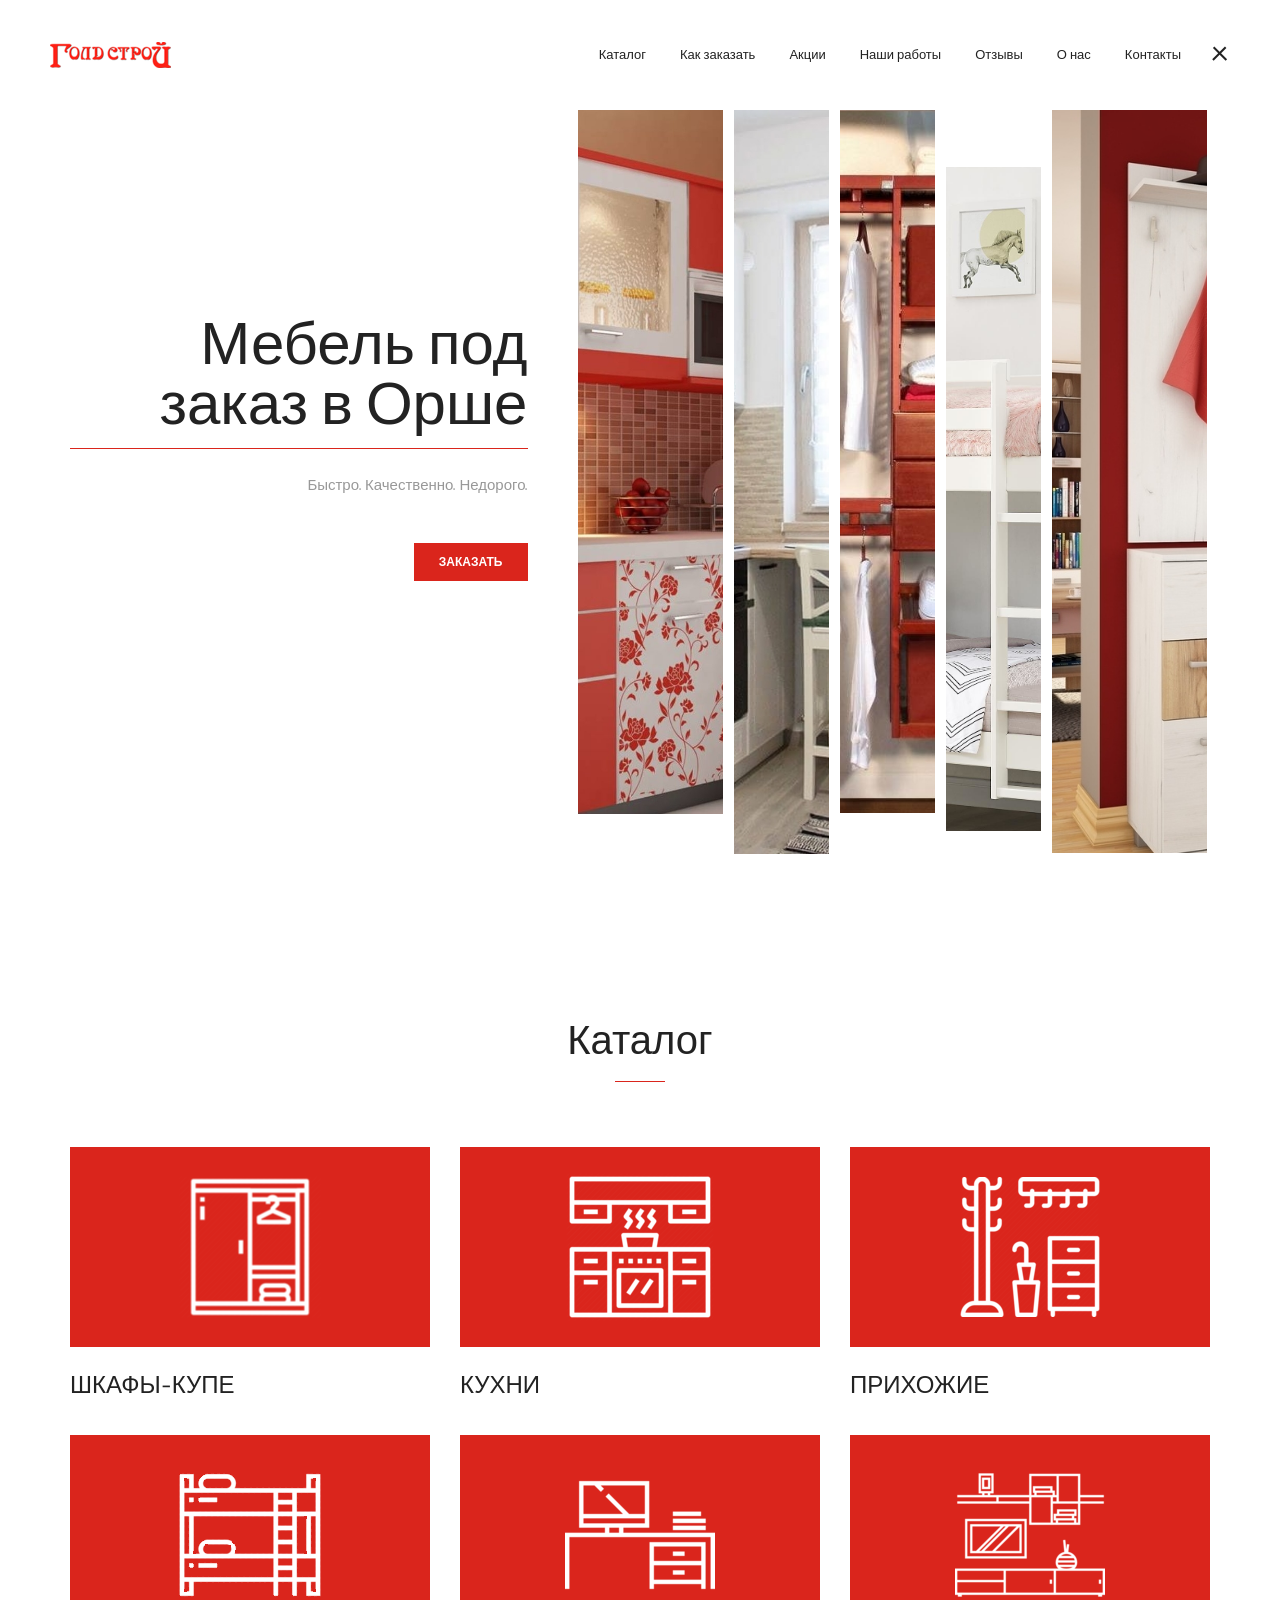
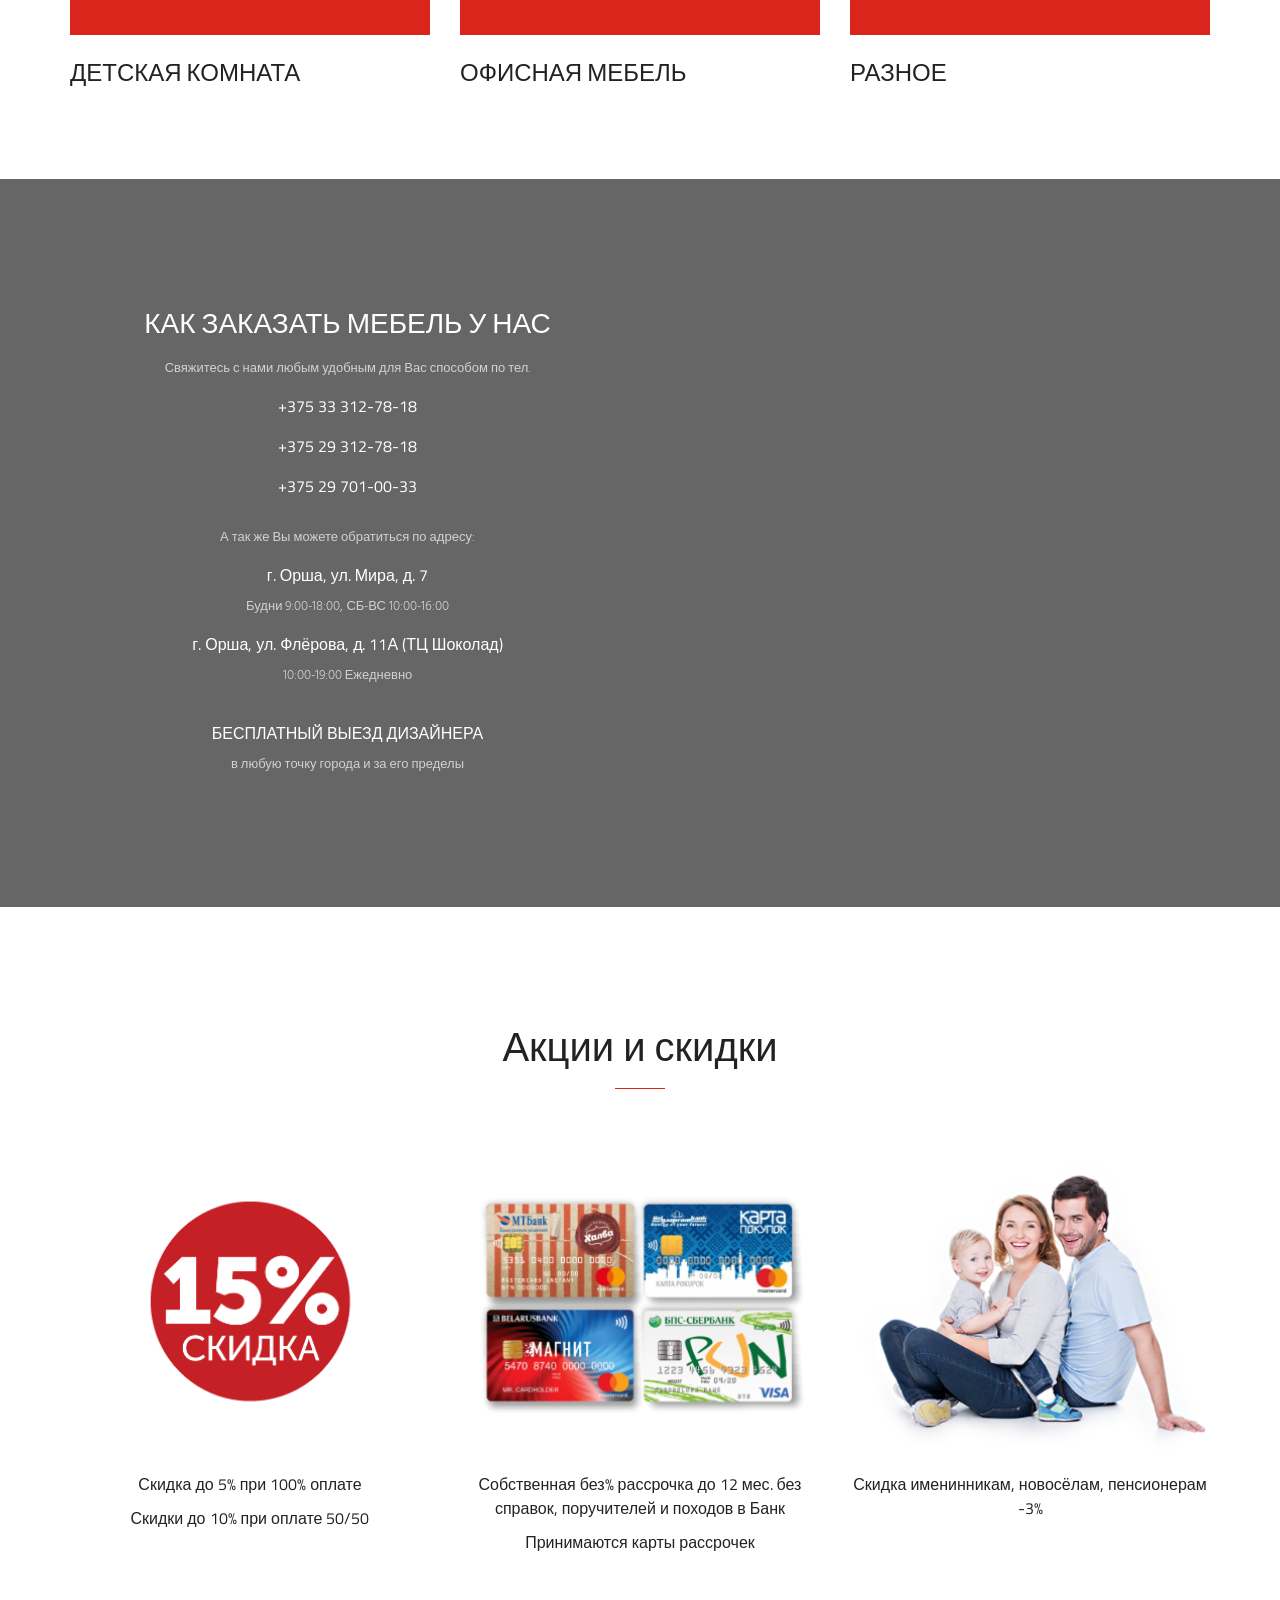
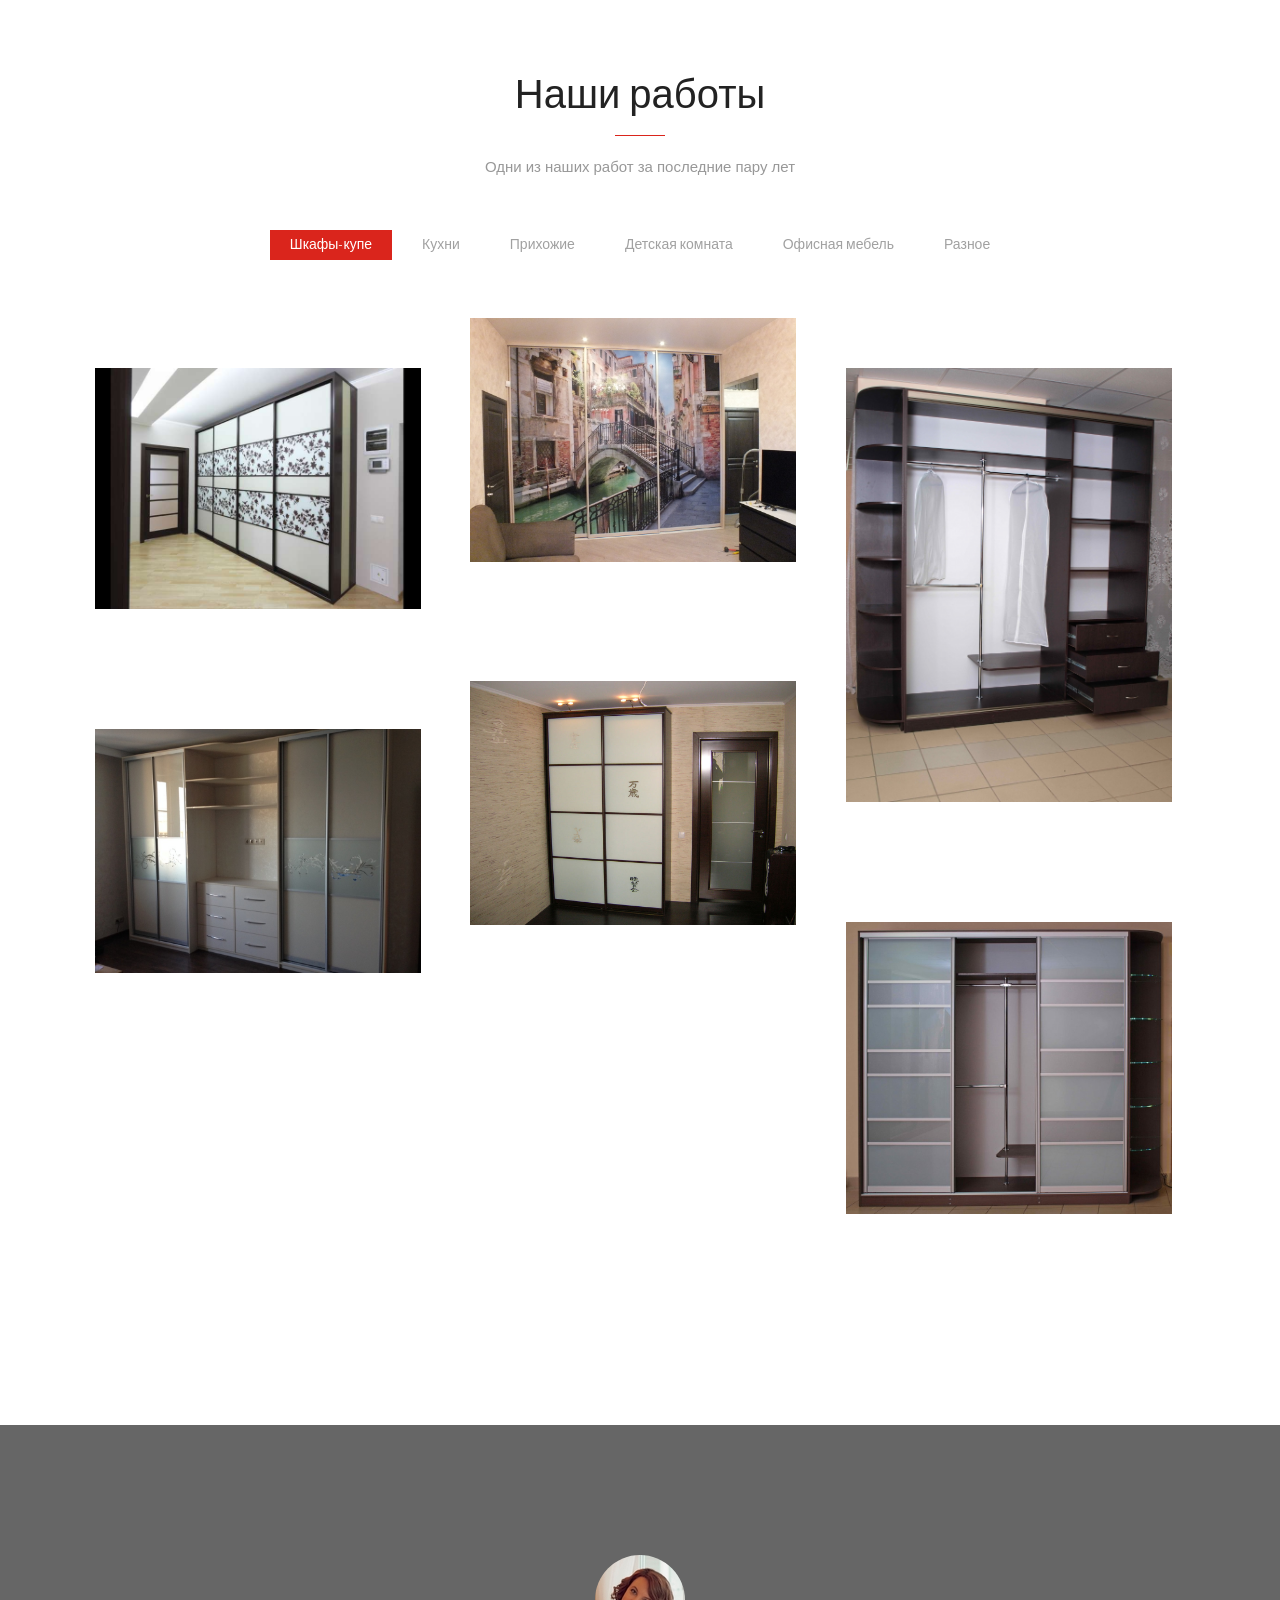
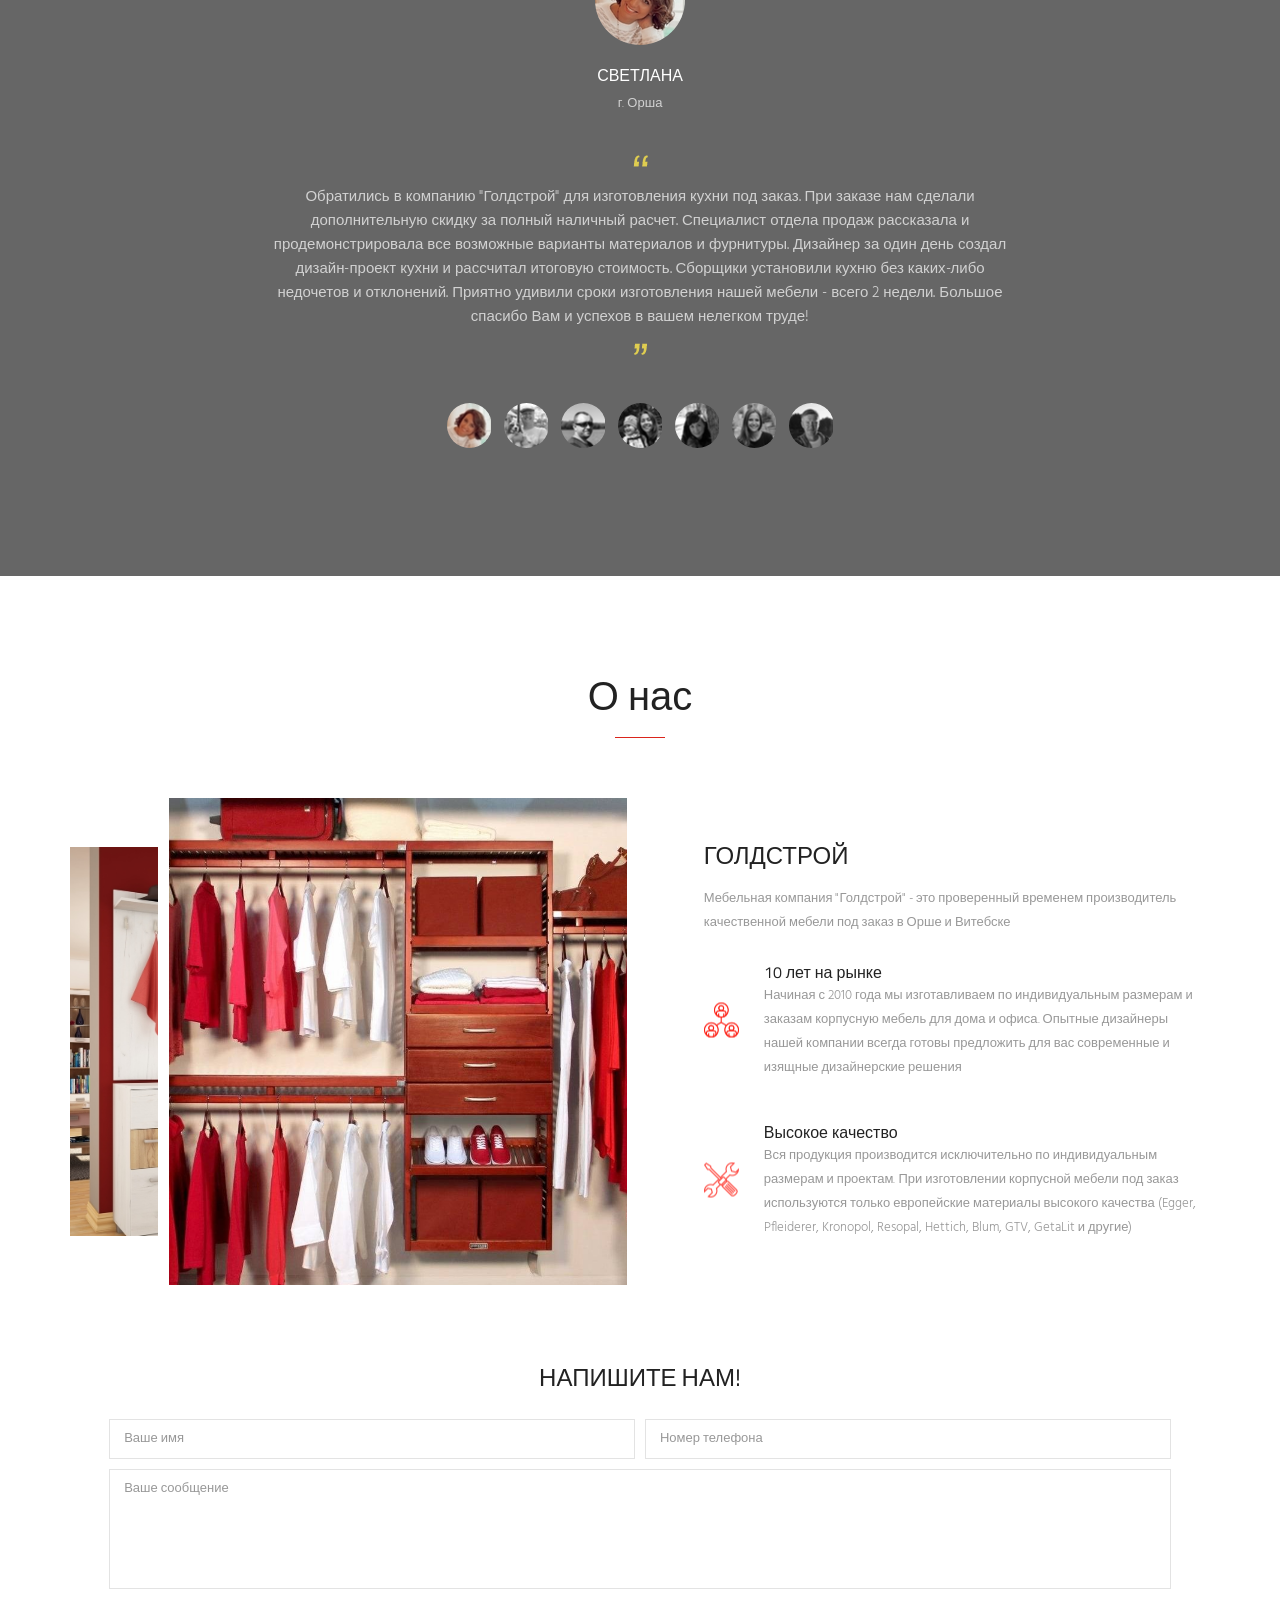
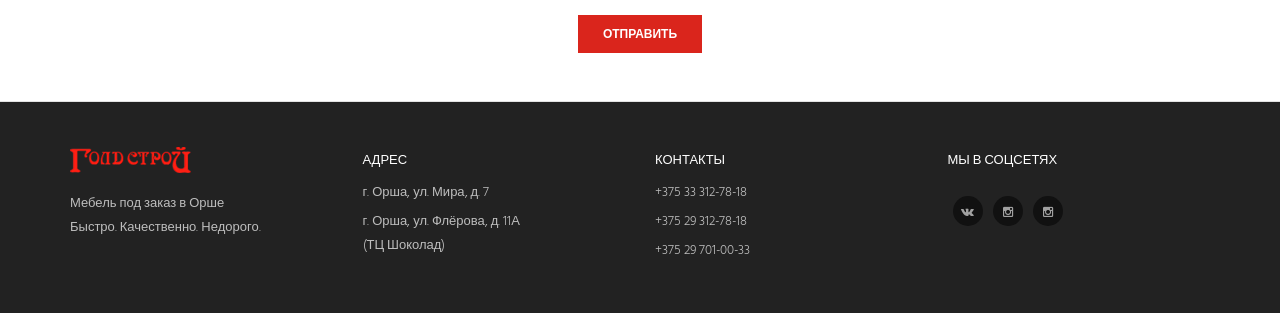
==== index.html @ d44a8829 "Add files via upload" ====
<!DOCTYPE html>
<html lang="en">
<head>
    <meta http-equiv="content-type" content="text/html; charset=utf-8" />
    <meta name="format-detection" content="telephone=no" />
    <meta name="viewport" content="width=device-width, initial-scale=1, maximum-scale=1, user-scalable=no">
    <link href="css/bootstrap.min.css" rel="stylesheet" type="text/css" />
    <link href="css/swiper.min.css" rel="stylesheet" type="text/css" />
    <link href="css/simplelightbox.css" rel="stylesheet" type="text/css" />
    <link href="css/jquery-ui.css" rel="stylesheet" />
    <link href="css/style.css" rel="stylesheet" type="text/css" />
    <link href="css/font-awesome.min.css" rel="stylesheet" type="text/css" />
    <link href="img/tab.png" rel="shortcut icon" />
    <link href="https://fonts.googleapis.com/css?family=Hind:300,500,600%7CTitillium+Web%7COswald:700" rel="stylesheet">
    <title>Купить мебель в Орше | Голдстрой</title>
</head>
<body>
    <div class="is-mobile"></div>
    <!-- LOADER -->
        <div id="loader-wrapper">
            <div class="loader"></div>
        </div>
    <!--end LOADER -->

     <!-- HEADER -->
    <header class="header-style-2">
        <div class="wide-container-fluid">
            <div class="row">
                <div class="col-xs-2">
                    <a class="logo" href="index.html"><img src="img/logo.png" alt="Голдстрой" /></a>  
                </div>
                <div class="col-xs-10 text-right">

                    <ul class="header-menu">                        
                        <li>
                            <a href="#catalog"><span>Каталог</span></a>
                            <span></span>
                            <ul>
                                <li><a href="#catalog">Шкафы-купе</a></li>
                                <li><a href="#catalog">Кухни</a></li>
                                <li><a href="#catalog">Прихожие</a></li>
                                <li><a href="#catalog">Детская комната</a></li>
                                <li><a href="#catalog">Офисная мебель</a></li>
                                <li><a href="#catalog">Разное</a></li>
                            </ul>
                        </li>
                        <li><a href="#infographic"><span>Как заказать</span></a></li>
                        <li><a href="#discounts"><span>Акции</span></a></li>
                        <li><a href="#portfolio"><span>Наши работы</span></a></li>
                        <li><a href="#reviews"><span>Отзывы</span></a></li>
                        <li><a href="#about-us"><span>О нас</span></a></li>
                        <li><a href="#contacts"><span>Контакты</span></a></li>
                    </ul>   

                    <div class="hamburger-icon">
                        <span></span>
                        <span></span>
                        <span></span>
                    </div>
                     <div class="hamburger-icon-2">
                        <span></span>
                        <span></span>
                        <span></span>
                    </div>
                </div>
            </div>
        </div>
    </header>
    <!-- HEADER -->

    <!-- OVERLAY-MENU -->
    <div class="overlay-wrapper">
        <div class="overlay-animation"></div>
        <div class="flex">
        <div class="flex-in">
        <div class="overlay-menu">
            <div class="container">
                <div class="row">
                    <div class="btn-close"><span></span><span></span></div>
                    <div class="col-md-2 col-md-offset-5">
                        <ul>
                            <li class="dropdown-plus">
                                <a href="#catalog">Каталог</a>
                                <span></span>
                                <ul>
                                    <li><a href="#catalog">Шкафы-купе</a></li>
                                    <li><a href="#catalog">Кухни</a></li>
                                    <li><a href="#catalog">Прихожие</a></li>
                                    <li><a href="#catalog">Детская комната</a></li>
                                    <li><a href="#catalog">Офисная мебель</a></li>
                                    <li><a href="#catalog">Разное</a></li>
                                </ul>
                            </li>                            
                            <li><a href="#infographic-mobile">Как заказать</a></li>
                            <li><a href="#discounts">Акции</a></li>
                            <li><a href="#portfolio">Наши работы</a></li>
                            <li><a href="#reviews">Отзывы</a></li>
                            <li><a href="#about-us">О нас</a></li>
                            <li><a href="#contacts">Контакты</a></li>
                        </ul>
                    </div>
                </div>
            </div>
        </div>
        </div>
        </div>
    </div>
    <!-- end OVERLAY-MENU -->

    <!-- OVERLAY-VIDEO -->
     <div class="overlay-wrapper height-min video">
        <div class="overlay-animation"></div>
        <div class="iframe-wrapper">
        </div>
        <div class="btn-close"><span></span><span></span></div>
    </div>
    <!-- end OVERLAY-VIDEO -->

    <!-- content -->
    <div id="content">

        <!-- banner -->
        <!-- swiper -->
        <div class="swiper-style-banner">
            <div class="swiper-container" data-speed="1000" data-parallax="1" data-pagination-rel="0" data-breakpoints="1" data-slides-per-view="1" data-xs-slides="1" data-sm-slides="1" data-md-slides="1">
                <div class="swiper-wrapper">
                    <div class="swiper-slide">
                        <div class="banner container">
                            <div class="row flex-js">
                                <div class="col-md-7 flex-order-2">
                                    <div class="banner-img-wrapper">
                                        <div class="banner-img-inner">
                                            <div class="banner-img-item-1" data-swiper-parallax="-200">
                                                <div class="banner-img-1" style="background-image: url(img/banner-img-1.jpg);"></div>
                                            </div>
                                            <div class="banner-img-item-2" data-swiper-parallax="-300">
                                                <div class="banner-img-2" style="background-image: url(img/banner-img-2.jpg);"></div>
                                            </div>
                                            <div class="banner-img-item-3" data-swiper-parallax="-400">
                                                <div class="banner-img-3" style="background-image: url(img/banner-img-3.jpg);"></div>
                                            </div>
                                            <div class="banner-img-item-4" data-swiper-parallax="-500">
                                                <div class="banner-img-4" style="background-image: url(img/banner-img-4.jpg);"></div>
                                            </div>
                                            <div class="banner-img-item-5" data-swiper-parallax="-600">
                                                <div class="banner-img-5" style="background-image: url(img/banner-img-5.jpg);"></div>
                                            </div>
                                        </div>
                                    </div>
                                </div>
                                <div class="col-md-5 col-md-offset-0 col-sm-8 col-sm-offset-2 col-xs-12 col-xs-offset-0 flex-order-1">
                                    <article class="text-right">
                                        <h1 class="h1" data-swiper-parallax="-800">Мебель под заказ в Орше</h1>
                                        <p data-swiper-parallax="-600">Быстро. Качественно. Недорого.</p>
                                        <div class="btn-wrap" data-swiper-parallax="-400"><a href="#contacts" class="btn-2"><span>Заказать</span></a></div>
                                    </article>
                                    <div class="clear"></div>
                                </div>
                            </div>
                        </div>
                    </div>
                </div>
            </div>
        </div>

        <!-- banner -->

        <div class="clear" id="catalog"></div>
        <div class="empty-space h40-xs h100-md"></div>
        <div class="empty-space h20-xs"></div>

        <!-- what-we-do -->
        <div class="container">
            <div class="row text-center">
                <div class="col-xs-12">
                   <h2 class="h2">Каталог</h2>
                </div>
            </div>
            <div class="empty-space h30-xs h65-md"></div>
            <div class="row">
                <div class="col-md-4 col-sm-6">
                    <div class="prod-item">
                        <a class="prod-item-img">
                            <img src="img/icon-3.png" alt="">
                        </a>
                        <div class="article small">
                            <a class="h4">Шкафы-купе</a>
                        </div>
                    </div>
                </div>
                <div class="col-md-4 col-sm-6">
                    <div class="prod-item">
                        <a class="prod-item-img">
                            <img src="img/icon-4.png" alt="">
                        </a>
                        <div class="article small">
                            <a class="h4">Кухни</a>
                        </div>
                    </div>
                </div>
                <div class="col-md-4 col-sm-6">
                    <div class="prod-item">
                        <a class="prod-item-img">
                            <img src="img/icon-5.png" alt="">
                        </a>
                        <div class="article small">
                            <a class="h4">Прихожие</a>
                        </div>
                    </div>
                </div>
            </div>
            <br/>
            <div class="row">
                <div class="col-md-4 col-sm-6">
                    <div class="prod-item">
                        <a class="prod-item-img">
                            <img src="img/icon-6.png" alt="">
                        </a>
                        <div class="article small">
                            <a class="h4">Детская комната</a>
                        </div>
                    </div>
                </div>
                <div class="col-md-4 col-sm-6">
                    <div class="prod-item">
                        <a class="prod-item-img">
                            <img src="img/icon-7.png" alt="">
                        </a>
                        <div class="article small">
                            <a class="h4">Офисная мебель</a>
                        </div>
                    </div>
                </div>
                <div class="col-md-4 col-sm-6">
                    <div class="prod-item">
                        <a class="prod-item-img">
                            <img src="img/icon-8.png" alt="">
                        </a>
                        <div class="article small">
                            <a class="h4">Разное</a>
                        </div>
                    </div>
                </div>
            </div>
        </div>
        <!-- what-we-do -->

        <div class="empty-space h15-xs h80-md" id="infographic-mobile"></div>

        <!-- get-your-chance -->
        <div class="container-fluid nopadding block" id="infographic">
            <div class="clip">
                <div class="bg fix" style="background-image: url(img/img-3.jpg);">
                    <div class="bg-layer-6"></div>
                </div>
            </div>
            <div class="empty-space h35-xs h100-md"></div>
            <div class="empty-space h30-xs"></div>
            <div class="container">
                <div class="row flex-md">
                    <div class="col-md-6 col-md-offset-0 col-sm-8 col-sm-offset-2 col-xs-12 col-xs-offset-0 flex-order-2">
                        <script type="text/javascript" charset="utf-8" async src="https://api-maps.yandex.ru/services/constructor/1.0/js/?um=constructor%3Aacd4ed28ca618173ba9fd85ef3bbe52ce9a2d73110d01c6d3142051fce0441a6&amp;width=100%&amp;height=470&amp;lang=ru_RU&amp;scroll=true"></script>
                    </div>
                    <div class="col-md-6 col-md-offset-0 col-sm-8 col-sm-offset-2 col-xs-12 col-xs-offset-0 flex-order-1">
                        <article class="text-center white-70 small-sm">
                            <div class="empty-space h40-xs h0-md"></div>
                            <h3 class="h3 white">Как заказать мебель у нас</h3>
                            <div class="empty-space h20-xs"></div>
                        </article>
                        <div class="row">
                            <div class="col-md-10 col-md-offset-1">
                                <article class="text-center white-70 small-sm">
                                    <p>Свяжитесь с нами любым удобным для Вас способом по тел.</p>
                                    <div class="empty-space h5-xs"></div>
                                    <a href="tel:+375333127818"><h5 class="h5 white hover-1">+375 33 312-78-18</h5></a>
                                    <a href="tel:+375293127818"><h5 class="h5 white hover-1">+375 29 312-78-18</h5></a>
                                    <a href="tel:+375297010033"><h5 class="h5 white hover-1">+375 29 701-00-33</h5></a>
                                </article>
                            </div>
                        </div>
                        <div class="empty-space h20-xs"></div>
                        <div class="row">
                            <div class="col-md-10 col-md-offset-1">
                                <article class="text-center white-70 small-sm">
                                    <p>А так же Вы можете обратиться по адресу:</p>
                                    <div class="empty-space h5-xs"></div>
                                    <a href="https://yandex.ru/maps/?um=constructor%3Ac80f18895be1db2a9b20639ab17f17cefa3011f4995ea545c918e79e6621ea22&source=constructorLink" target="_blank"><h5 class="h5 white hover-1" style="text-transform: none;">г. Орша, ул. Мира, д. 7</h5></a>
                                    <p>Будни 9:00-18:00, СБ-ВС 10:00-16:00</p>
                                    <div class="empty-space h5-xs"></div>
                                    <a href="https://yandex.ru/maps/?um=constructor%3A3972e1183b2a7e7a661839a9bd86cceb869ebe123da61f30db8f2b86691d35ad&source=constructorLink" target="_blank"><h5 class="h5 white hover-1" style="text-transform: none;">г. Орша, ул. Флёрова, д. 11А (ТЦ Шоколад)</h5></a>
                                    <p>10:00-19:00 Ежедневно</p>
                                </article>
                            </div>
                        </div>
                        <div class="empty-space h20-xs"></div>
                        <div class="row">
                            <div class="col-md-10 col-md-offset-1">
                                <article class="text-center white-70 small-sm">
                                    <div class="empty-space h5-xs"></div>
                                    <h5 class="h5 white hover-1">БЕСПЛАТНЫЙ ВЫЕЗД ДИЗАЙНЕРА</h5>
                                    <p>в любую точку города и за его пределы</p>
                                </article>
                            </div>
                        </div>
                    </div>
                </div>
            </div>
            <div class="empty-space h35-xs h100-md"></div>
            <div class="empty-space h30-xs"></div>
        </div>
        
        <div class="clear" id="discounts"></div>
        <div class="empty-space h40-xs h100-md"></div>
        <div class="empty-space h20-xs"></div>

        <!-- know more -->
        <div class="container">
            <div class="row text-center">
                <div class="col-xs-12">
                   <h2 class="h2">Акции и скидки</h2> 
                </div>
            </div>
            <div class="empty-space h30-xs h60-md"></div>
            <div class="row">
                <div class="col-md-4 col-md-offset-0 col-sm-8 col-sm-offset-2 col-xs-12 col-xs-offset-0 text-center">
                    <a class="img-hover-1"><img class="img" src="img/img-12.png" alt=""></a>
                    <div class="empty-space h20-xs h20-md"></div>
                    <article class="small-sm">
                        <h6 class="h6 hover-1">Скидка до 5% при 100% оплате</h6>
                        <div class="empty-space h10-xs"></div>
                        <h6 class="h6 hover-1">Скидки до 10% при оплате 50/50</h6>
                        <div class="empty-space h30-xs h0-md"></div>
                    </article>
                </div>
                <div class="col-md-4 col-md-offset-0 col-sm-8 col-sm-offset-2 col-xs-12 col-xs-offset-0 text-center">
                    <a class="img-hover-1"><img class="img" src="img/img-13.png" alt=""></a>
                    <div class="empty-space h20-xs h20-md"></div>
                    <article class="small-sm">
                        <h6 class="h6 hover-1">Собственная без% рассрочка до 12 мес. без справок, поручителей и походов в Банк</h6>
                        <div class="empty-space h10-xs"></div>
                        <h6 class="h6 hover-1">Принимаются карты рассрочек</h6>
                        <div class="empty-space h30-xs h0-md"></div>
                    </article>
                </div>
                <div class="col-md-4 col-md-offset-0 col-sm-8 col-sm-offset-2 col-xs-12 col-xs-offset-0 text-center">
                    <a class="img-hover-1"><img class="img" src="img/img-14.png" alt=""></a>
                    <div class="empty-space h20-xs h20-md"></div>
                    <article class="small-sm">
                        <h6 class="h6 hover-1">Скидка именинникам, новосёлам, пенсионерам -3%</h6>
                        <div class="empty-space h10-xs"></div>
                    </article>
                </div>
            </div>
        </div>
        <!-- know more -->

        <!-- get-your-chance -->
        
        <div class="clear" id="portfolio"></div>
        <div class="empty-space h40-xs h100-md"></div>
        <div class="empty-space h20-xs"></div>

        <!-- what-we-made-before -->
        <div class="container">
            <div class="row text-center">
                <div class="col-xs-12">
                   <h2 class="h2">Наши работы</h2> 
                </div>
                <div class="col-md-6 col-md-offset-3 col-sm-8 col-sm-offset-2 col-xs-12 col-xs-offset-0">
                    <div class="empty-space h20-xs"></div>
                    <p>Одни из наших работ за последние пару лет</p>
                    <p></p>
                </div>
            </div>
            <div class="empty-space h25-xs h50-sm"></div>
            <div class="sorting-menu">
                <div class="button-drop">
                   <a href="#">
                        <span>Шкафы-купе</span>
                        <i class="fa fa-angle-down" aria-hidden="true"></i>
                        <i class="fa fa-angle-up" aria-hidden="true"></i>
                    </a> 
                </div>
                <ul>
                    <li data-filter=".category-1" class="active" data-name="Шкафы-купе">Шкафы-купе</li>
                    <li data-filter=".category-2" data-name="Кухни">Кухни</li>
                    <li data-filter=".category-3" data-name="Прихожие">Прихожие</li>
                    <li data-filter=".category-4" data-name="Детская комната">Детская комната</li>
                    <li data-filter=".category-5" data-name="Офисная мебель">Офисная мебель</li>
                    <li data-filter=".category-6" data-name="Разное">Разное</li>
                </ul>
            </div>
            <div class="empty-space h20-xs h50-sm"></div>
            <div class="row">
                <div class="col-md-12">
                    <div class="grid">
                        <div class="grid-sizer"></div>
                        <!-- Шкафы-купе -->
                        <div class="grid-item category-1">
                            <a href="img/11.jpg" class="lightbox"><img src="img/11.jpg" alt=""></a>
                        </div>
                        <div class="grid-item big category-1">
                            <a href="img/12.jpg" class="lightbox"><img src="img/12.jpg" alt=""></a>
                        </div>
                        <div class="grid-item category-1">
                            <a href="img/13.jpg" class="lightbox"><img src="img/13.jpg" alt=""></a>
                        </div>
                        <div class="grid-item category-1">
                            <a href="img/14.jpg" class="lightbox"><img src="img/14.jpg" alt=""></a>
                        </div>
                        <div class="grid-item category-1">
                            <a href="img/15.jpg" class="lightbox"><img src="img/15.jpg" alt=""></a>
                        </div>
                        <div class="grid-item category-1">
                            <a href="img/16.jpg" class="lightbox"><img src="img/16.jpg" alt=""></a>
                        </div>
                        <div class="grid-item category-1">
                            <a href="img/17.jpg" class="lightbox"><img src="img/17.jpg" alt=""></a>
                        </div>
                        <div class="grid-item category-1">
                            <a href="img/18.jpg" class="lightbox"><img src="img/18.jpg" alt=""></a>
                        </div>
                        <div class="grid-item category-1">
                            <a href="img/19.jpg" class="lightbox"><img src="img/19.jpg" alt=""></a>
                        </div>
                        <div class="grid-item category-1">
                            <a href="img/110.jpg" class="lightbox"><img src="img/110.jpg" alt=""></a>
                        </div>
                        <div class="grid-item category-1">
                            <a href="img/111.jpg" class="lightbox"><img src="img/111.jpg" alt=""></a>
                        </div>
                        <!-- Кухни -->
                        <div class="grid-item category-2">
                            <a href="img/21.jpg" class="lightbox"><img src="img/21.jpg" alt=""></a>
                        </div>
                        <div class="grid-item big category-2">
                            <a href="img/22.jpg" class="lightbox"><img src="img/22.jpg" alt=""></a>
                        </div>
                        <div class="grid-item category-2">
                            <a href="img/23.jpg" class="lightbox"><img src="img/23.jpg" alt=""></a>
                        </div>
                        <div class="grid-item category-2">
                            <a href="img/24.jpg" class="lightbox"><img src="img/24.jpg" alt=""></a>
                        </div>
                        <div class="grid-item category-2">
                            <a href="img/25.jpg" class="lightbox"><img src="img/25.jpg" alt=""></a>
                        </div>
                        <div class="grid-item category-2">
                            <a href="img/26.jpg" class="lightbox"><img src="img/26.jpg" alt=""></a>
                        </div>
                        <div class="grid-item category-2">
                            <a href="img/27.jpg" class="lightbox"><img src="img/27.jpg" alt=""></a>
                        </div>
                        <div class="grid-item category-2">
                            <a href="img/28.jpg" class="lightbox"><img src="img/28.jpg" alt=""></a>
                        </div>
                        <div class="grid-item category-2">
                            <a href="img/29.jpg" class="lightbox"><img src="img/29.jpg" alt=""></a>
                        </div>
                        <div class="grid-item category-2">
                            <a href="img/210.jpg" class="lightbox"><img src="img/210.jpg" alt=""></a>
                        </div>
                        <!-- Прихожие -->
                        <div class="grid-item category-3">
                            <a href="img/31.jpg" class="lightbox"><img src="img/31.jpg" alt=""></a>
                        </div>
                        <div class="grid-item big category-3">
                            <a href="img/32.jpg" class="lightbox"><img src="img/32.jpg" alt=""></a>
                        </div>
                        <div class="grid-item category-3">
                            <a href="img/33.jpg" class="lightbox"><img src="img/33.jpg" alt=""></a>
                        </div>
                        <div class="grid-item category-3">
                            <a href="img/34.jpg" class="lightbox"><img src="img/34.jpg" alt=""></a>
                        </div>
                        <div class="grid-item category-3">
                            <a href="img/35.jpg" class="lightbox"><img src="img/35.jpg" alt=""></a>
                        </div>
                        <div class="grid-item category-3">
                            <a href="img/36.jpg" class="lightbox"><img src="img/36.jpg" alt=""></a>
                        </div>
                        <div class="grid-item category-3">
                            <a href="img/37.jpg" class="lightbox"><img src="img/37.jpg" alt=""></a>
                        </div>
                        <div class="grid-item category-3">
                            <a href="img/38.jpg" class="lightbox"><img src="img/38.jpg" alt=""></a>
                        </div>
                        <!-- Детская комната -->
                        <div class="grid-item category-4">
                            <a href="img/41.jpg" class="lightbox"><img src="img/41.jpg" alt=""></a>
                        </div>
                        <div class="grid-item big category-4">
                            <a href="img/42.jpg" class="lightbox"><img src="img/42.jpg" alt=""></a>
                        </div>
                        <div class="grid-item category-4">
                            <a href="img/43.jpg" class="lightbox"><img src="img/43.jpg" alt=""></a>
                        </div>
                        <div class="grid-item category-4">
                            <a href="img/44.jpg" class="lightbox"><img src="img/44.jpg" alt=""></a>
                        </div>
                        <div class="grid-item category-4">
                            <a href="img/45.jpg" class="lightbox"><img src="img/45.jpg" alt=""></a>
                        </div>
                        <div class="grid-item category-4">
                            <a href="img/46.jpg" class="lightbox"><img src="img/46.jpg" alt=""></a>
                        </div>
                        <div class="grid-item category-4">
                            <a href="img/47.jpg" class="lightbox"><img src="img/47.jpg" alt=""></a>
                        </div>
                        <div class="grid-item category-4">
                            <a href="img/48.jpg" class="lightbox"><img src="img/48.jpg" alt=""></a>
                        </div>
                        <!-- Офисная мебель -->
                        <div class="grid-item category-5">
                            <a href="img/51.jpg" class="lightbox"><img src="img/51.jpg" alt=""></a>
                        </div>
                        <div class="grid-item big category-5">
                            <a href="img/52.jpg" class="lightbox"><img src="img/52.jpg" alt=""></a>
                        </div>
                        <div class="grid-item category-5">
                            <a href="img/53.jpg" class="lightbox"><img src="img/53.jpg" alt=""></a>
                        </div>
                        <div class="grid-item big category-5">
                            <a href="img/54.jpg" class="lightbox"><img src="img/54.jpg" alt=""></a>
                        </div>
                        <div class="grid-item category-5">
                            <a href="img/55.jpg" class="lightbox"><img src="img/55.jpg" alt=""></a>
                        </div>
                        <div class="grid-item category-5">
                            <a href="img/56.jpg" class="lightbox"><img src="img/56.jpg" alt=""></a>
                        </div>
                        <div class="grid-item category-5">
                            <a href="img/57.jpg" class="lightbox"><img src="img/57.jpg" alt=""></a>
                        </div>
                        <div class="grid-item category-5">
                            <a href="img/58.jpg" class="lightbox"><img src="img/58.jpg" alt=""></a>
                        </div>
                        <div class="grid-item category-5">
                            <a href="img/59.jpg" class="lightbox"><img src="img/59.jpg" alt=""></a>
                        </div>
                        <!-- Разное -->
                        <div class="grid-item category-6">
                            <a href="img/61.jpg" class="lightbox"><img src="img/61.jpg" alt=""></a>
                        </div>
                        <div class="grid-item big category-6">
                            <a href="img/62.jpg" class="lightbox"><img src="img/62.jpg" alt=""></a>
                        </div>
                        <div class="grid-item category-6">
                            <a href="img/63.jpg" class="lightbox"><img src="img/63.jpg" alt=""></a>
                        </div>
                        <div class="grid-item big category-6">
                            <a href="img/64.jpg" class="lightbox"><img src="img/64.jpg" alt=""></a>
                        </div>
                        <div class="grid-item category-6">
                            <a href="img/65.jpg" class="lightbox"><img src="img/65.jpg" alt=""></a>
                        </div>
                        <div class="grid-item category-6">
                            <a href="img/66.jpg" class="lightbox"><img src="img/66.jpg" alt=""></a>
                        </div>
                        <div class="grid-item category-6">
                            <a href="img/67.jpg" class="lightbox"><img src="img/67.jpg" alt=""></a>
                        </div>
                        <div class="grid-item category-6">
                            <a href="img/68.jpg" class="lightbox"><img src="img/68.jpg" alt=""></a>
                        </div>
                    </div>
                </div>
            </div>
        </div>
        <!-- what-we-made-before -->

        <!-- <div class="empty-space h25-xs h100-md"></div> -->
        <div class="empty-space h70-xs"></div>

        <!-- quote -->
        <div class="container-fluid nopadding block" id="reviews">
            <div class="clip">
                <div class="bg fix" style="background-image: url(img/img-5.jpg);">
                    <div class="bg-layer-6"></div>
                </div>
            </div>
            <div class="empty-space h55-xs h100-md"></div>
            <div class="empty-space h30-xs"></div>
            <div class="container">

                <div class="quote">
                    <div class="row">
                        <div class="col-md-8 col-md-offset-2">
                            <article class="text-center white-70 active">
                                <img src="img/author-1.png" alt="">
                                <h6 class="h6">Светлана</h6>
                                <span class="small-sm block">г. Орша</span>
                                <img src="img/quotes-left.png" alt="">
                                <p>Обратились в компанию "Голдстрой" для изготовления кухни под заказ. При заказе нам сделали дополнительную скидку за полный наличный расчет. Специалист отдела продаж рассказала и продемонстрировала все возможные варианты материалов и фурнитуры. Дизайнер за один день создал дизайн-проект кухни и рассчитал итоговую стоимость. Сборщики установили кухню без каких-либо недочетов и отклонений. Приятно удивили сроки изготовления нашей мебели - всего 2 недели. Большое спасибо Вам и успехов в вашем нелегком труде!</p>
                                <img src="img/quotes-right.png" alt="">
                            </article>
                            <article class="text-center white-70">
                                <img src="img/author-2.png" alt="">
                                <h6 class="h6">Евгений</h6>
                                <span class="small-sm block">г. Барань</span>
                                <img src="img/quotes-left.png" alt="">
                                <p>Заказывали мебель в детскую комнату для двух девочек. Менеджер предложила все возможные варианты, просчитала примерную стоимость мебели в разных материалах и комплектации. Сотрудники компании всегда на связи, будь то переписка по вайберу или телефонный разговор. Мебель для детской была изготовлена точно в срок с учетом всех наших пожеланий. Сборка выполнена качественно и аккуратно. Мы остались очень довольны на всех этапах сотрудничества. Рекомендуем всем мебельную компанию "Голдстрой".</p>
                                <img src="img/quotes-right.png" alt="">
                            </article>
                            <article class="text-center white-70">
                                <img src="img/author-3.png" alt="">
                                <h6 class="h6">Владимир</h6>
                                <span class="small-sm block">Болбасово</span>
                                <img src="img/quotes-left.png" alt="">
                                <p>Очень достойная компания и крепкие профессионалы. Заказывал у них шкаф для новой квартиры. Материалы качественные, цвет шкафа насыщений и свежий - не отличить от настоящего дерева. И сроки изготовления очень порадовали. Заказал в начале февраля, а уже к концу февраля он был установлен. Ребята молодцы. Планирую заказать прихожую в подобном стиле. Все супер. Так держать!</p>
                                <img src="img/quotes-right.png" alt="">
                            </article>
                            <article class="text-center white-70">
                                <img src="img/author-4.png" alt="">
                                <h6 class="h6">Екатерина</h6>
                                <span class="small-sm block">г. Орша</span>
                                <img src="img/quotes-left.png" alt="">
                                <p>Покупкой кухни остались довольны. Дизайнер провел профессиональный замер, дал рекомендацию по электро-части. Дизайнер-менеджер в салоне четко определила, в каком стиле мы хотим кухню, прорисовала нам проект, предоставила смету. Установщики порадовали качеством монтажа, все встало на свои места, как литое. Стыки идеально ровные, практически нет зазоров. Огромное спасибо за проделанную работу!</p>
                                <img src="img/quotes-right.png" alt="">
                            </article>
                            <article class="text-center white-70">
                                <img src="img/author-5.png" alt="">
                                <h6 class="h6">Марина</h6>
                                <span class="small-sm block">г. Орша</span>
                                <img src="img/quotes-left.png" alt="">
                                <p>Мебель заказываю не первый раз. Есть с чем сравнить. Современный дизайн. Подход к проектированию ответственный, учитывается эргономика и пожелания заказчика, подбираются материалы. Монтаж произвели раньше установленного срока. Все сделано качественно, отношение рабочих к мебели и помещению бережное. От заказанной мебели получил только положительные эмоции. И что очень важно - цена не высокая.</p>
                                <img src="img/quotes-right.png" alt="">
                            </article>
                            <article class="text-center white-70">
                                <img src="img/author-6.png" alt="">
                                <h6 class="h6">Анастасия</h6>
                                <span class="small-sm block">Болбасово</span>
                                <img src="img/quotes-left.png" alt="">
                                <p>Заказывала шкаф-купе в спальню и мебель для гостинной. Все качественно и сделано в срок. Очень переживала за торцовку полок, но сделали идеально. Установщикам отдельное спасибо, все установили аккуратно и убрали за собой. Всем рекомендую!!!</p>
                                <img src="img/quotes-right.png" alt="">
                            </article>
                            <article class="text-center white-70">
                                <img src="img/author-7.png" alt="">
                                <h6 class="h6">Глеб</h6>
                                <span class="small-sm block">г. Барань</span>
                                <img src="img/quotes-left.png" alt="">
                                <p>Делали мебель для дома в трех фирмах, здесь наконец-то нашли нужное соотношение цены и качества. Спасибо отдельное - сделали фасад шкафа за который никто не брался. В общем Спасибо! Такое отношение к работе редко встретишь! Рекомендую!</p>
                                <img src="img/quotes-right.png" alt="">
                            </article>
                            <ul>
                                <li class="quote-nav active"><img src="img/author-1-sm.png" alt=""></li>
                                <li class="quote-nav"><img src="img/author-2-sm.png" alt=""></li>
                                <li class="quote-nav"><img src="img/author-3-sm.png" alt=""></li>
                                <li class="quote-nav"><img src="img/author-4-sm.png" alt=""></li>
                                <li class="quote-nav"><img src="img/author-5-sm.png" alt=""></li>
                                <li class="quote-nav"><img src="img/author-6-sm.png" alt=""></li>
                                <li class="quote-nav"><img src="img/author-7-sm.png" alt=""></li>
                            </ul>
                        </div>
                    </div>
                </div>

            </div>
            <div class="empty-space h55-xs h100-md"></div>
            <div class="empty-space h20-xs" id="about-us"></div>
        </div>
        <!-- quote -->

        <div class="clear"></div>
        <div class="empty-space h40-xs h100-md"></div>

        <!-- about -->
        <div class="container">
            <div class="row text-center">
                <div class="col-xs-12">
                   <h2 class="h2">О нас</h2> 
                </div>
            </div>
            <div class="empty-space h30-xs h60-md"></div>
        </div>
        <!-- swiper -->
        <div class="swiper-style-1">
            <div class="swiper-container" data-speed="1000" data-space="50" data-pagination-rel="1" data-breakpoints="1" data-slides-per-view="1" data-xs-slides="1" data-sm-slides="1" data-md-slides="1">
                <div class="swiper-wrapper">
                    <div class="swiper-slide">
                        <div class="container">
                            <div class="row flex">
                                <div class="col-md-6">
                                    <div class="percent-img-wrapper">
                                        <div class="percent-img-inner">
                                            <div class="percent-img-item-1">
                                                <div class="percent-img-1" style="background-image: url(img/img-1.jpg);"></div>
                                            </div>
                                            <div class="percent-img-item-2">
                                                <div class="percent-img-2" style="background-image: url(img/img-2.jpg);"></div>
                                            </div>
                                        </div>
                                    </div>
                                </div>
                                <div class="col-md-6 col-md-offset-0 col-sm-8 col-sm-offset-2 col-xs-12 col-xs-offset-0">
                                    <div class="row">
                                        <div class="col-md-11 col-md-offset-1">
                                            <div class="empty-space h50-xs h0-md"></div>
                                            <article class="small-sm">
                                                <h4 class="h4">ГОЛДСТРОЙ</h4>
                                                <div class="empty-space h20-xs"></div>
                                                <p>Мебельная компания "Голдстрой" - это проверенный временем производитель качественной мебели под заказ в Орше и Витебске</p>
                                                <div class="empty-space h25-xs"></div>
                                            </article>
                                            <ul class="about-list">
                                                <li>
                                                    <article class="small-sm">
                                                        <img src="img/icon-1.png" alt="">
                                                        <a><h6 class="h6 hover-1">10 лет на рынке</h6></a>
                                                        <p>Начиная с 2010 года мы изготавливаем по индивидуальным размерам и заказам корпусную мебель для дома и офиса. Опытные дизайнеры нашей компании всегда готовы предложить для вас современные и изящные дизайнерские решения</p>
                                                    </article>
                                                </li>
                                                <li>
                                                    <article class="small-sm">
                                                        <img src="img/icon-2.png" alt="">
                                                        <a><h6 class="h6 hover-1">Высокое качество</h6></a>
                                                        <p>Вся продукция производится исключительно по индивидуальным размерам и проектам. При изготовлении корпусной мебели под заказ используются только европейские материалы высокого качества (Egger, Pfleiderer, Kronopol, Resopal, Hettich, Blum, GTV, GetaLit и другие)</p>
                                                    </article>
                                                </li>
                                            </ul>
                                        </div>
                                    </div>
                                </div>
                            </div>
                        </div>
                    </div>
                </div>
            </div>
        </div>
        <!-- about -->
        
        <div class="empty-space h40-xs"></div>
        <div class="empty-space h40-xs"></div>

            <div class="testimonial-form-wrapper shop"> 
                <h4 class="h4 text-center">Напишите нам!</h4>
                <div class="empty-space h30-xs"></div>
                <form action="#">
                   <div class="row">
                      <div class="col-sm-10 col-sm-offset-1 col-xs-10 col-xs-offset-1">
                         <div class="input-wrapper">
                            <div class="input-style">
                                <input id="inputName" name="name" type="text" class="input" required>
                                <label for="inputName">Ваше имя</label>
                            </div>
                            <div class="input-style">
                                <input id="inputEmail" name="email" type="text" class="input" required>
                                <label for="inputEmail">Номер телефона</label>
                            </div>
                            <div class="input-style textarea">
                                <textarea id="inputMessage" name="message" class="input" required></textarea>
                                <label for="inputMessage">Ваше сообщение</label>
                            </div>
                         </div> 
                      </div> 
                   </div>
                   <div class="text-center">
                       <div class="btn-wrap"><a href="#" class="btn-2"><input type="submit" value=""><span>Отправить</span></a></div>
                   </div> 
                </form>
            </div>
            </div>
            <div class="empty-space h40-xs"></div>

        <!-- footer -->
        <footer class="footer-black" id="contacts">
            <div class="container small-sm">
                <div class="row">
                    <div class="col-md-3">
                        <a href="index.html"><img src="img/logo-white.png" alt=""></a>
                        <div class="empty-space h10-xs"></div>
                        <p>Мебель под заказ в Орше</p>
                        <p>Быстро. Качественно. Недорого.</p>
                    </div>
                    <div class="empty-space h20-xs h0-md"></div>
                    <div class="col-md-2">
                        <h6 class="h7">Адрес</h6>
                        <div class="empty-space h10-xs"></div>
                        <ul>
                            <li>
                                <a href="https://yandex.ru/maps/?um=constructor%3Ac80f18895be1db2a9b20639ab17f17cefa3011f4995ea545c918e79e6621ea22&source=constructorLink" target="_blank">г. Орша, ул. Мира, д. 7</a>
                            </li>
                            <li>
                                <a href="https://yandex.ru/maps/?um=constructor%3A3972e1183b2a7e7a661839a9bd86cceb869ebe123da61f30db8f2b86691d35ad&source=constructorLink" target="_blank">г. Орша, ул. Флёрова, д. 11А (ТЦ Шоколад)</a>
                            </li>
                        </ul>
                    </div>
                    <div class="empty-space h20-xs h0-md"></div>
                    <div class="col-md-2 col-md-offset-1">
                        <h6 class="h7">КОНТАКТЫ</h6>
                        <div class="empty-space h10-xs"></div>
                        <ul>
                            <li>
                                <a href="tel:+375333127818">+375 33 312-78-18</a>
                            </li>
                            <li>
                                <a href="tel:+375293127818">+375 29 312-78-18</a>
                            </li>
                            <li>
                                <a href="tel:+375297010033">+375 29 701-00-33</a>
                            </li>
                        </ul>
                    </div>
                    <div class="empty-space h20-xs h0-md"></div>
                    <div class="col-md-3 col-md-offset-1">
                        <h6 class="h7">МЫ В СОЦСЕТЯХ</h6>
                        <div class="empty-space h15-xs h25-md"></div>
                        <div class="follow">
                            <a class="item" href="https://vk.com/goldstroy_orsha" target="_blank"><i class="fa fa-vk"></i></a>
                            <a class="item" href="https://www.instagram.com/gsm_mebel/" target="_blank"><i class="fa fa-instagram"></i></a>
                            <a class="item" href="https://www.instagram.com/gsokna/" target="_blank"><i class="fa fa-instagram"></i></a>
                        </div>
                    </div>
                </div>
            </div>
        </footer>
        <!-- footer -->

    </div>
    <!-- content -->

    <!-- POPUPS -->
    <div class="popup-wrapper">
        <div class="bg-layer"></div>

        <div class="popup-content basket-popup" data-rel="1">
            <div class="layer-close"></div>
            <div class="popup-container size-2 right">
                <div class="popup-align">
                    <div class="basket-item">
                        <div class="basket-item-close"></div>
                        <a href="#" class="img-hover-2"><img src="img/shop/item-1-sm.jpg" alt=""></a>
                        <div class="description">
                            <article>
                                <a href="#"><h6 class="h6 hover-1">CHAIR WITH OPEN SPACE</h6></a>
                                <p>Lorem ipsum dolor sit amet, cons adipisicing elit</p>
                            </article>
                        </div>
                        <div class="quantity-wrapper">
                            <div class="quantity">
                                <input type="number" value="1">
                                <i class="fa fa-caret-left" aria-hidden="true"></i>
                                <i class="fa fa-caret-right" aria-hidden="true"></i>
                            </div>
                        </div>
                        <div class="price"><span>&#36;572<sup>00</sup></span></div>
                    </div>
                    <div class="basket-item">
                        <div class="basket-item-close"></div>
                        <a href="#" class="img-hover-2"><img src="img/shop/item-2-sm.jpg" alt=""></a>
                        <div class="description">
                            <article>
                                <a href="#"><h6 class="h6 hover-1">CHAIR WITH OPEN SPACE</h6></a>
                                <p>Lorem ipsum dolor sit amet, cons adipisicing elit</p>
                            </article>
                        </div>
                        <div class="quantity-wrapper">
                            <div class="quantity">
                                <input type="number" value="1">
                                <i class="fa fa-caret-left" aria-hidden="true"></i>
                                <i class="fa fa-caret-right" aria-hidden="true"></i>
                            </div>
                        </div>
                        <div class="price"><span>&#36;567<sup>00</sup></span></div>
                    </div>
                    <div class="total-basket-price price">total price: <span>&#36;1139<sup>00</sup></span></div>
                    <div class="btn-wrap"><a href="#" class="btn-2"><span>proceed to checkout</span></a></div>
                </div>
                <div class="button-close"></div>
            </div>
        </div>

        <div class="popup-content login-popup" data-rel="2">
            <div class="layer-close"></div>
            <div class="popup-container size-3">
                <div class="popup-align">
                    <div class="row">
                        <div class="col-md-12 text-center">
                            <h2 class="h2">Log in</h2>
                            <div class="empty-space h60-xs"></div>
                        </div>
                    </div>
                    <div class="row separator">
                        <div class="col-sm-6">
                            <form>
                                <div class="input-wrapper">
                                    <div class="input-style">
                                        <input id="inputEmail2" name="email" type="text" class="input" required>
                                        <label for="inputEmail2">E-mail</label>
                                    </div>
                                    <div class="input-style">
                                        <input id="inputPass" name="psw" type="password" class="input" required>
                                        <label for="inputPass">Password</label>
                                    </div>
                                </div>
                                <p><a href="#">Forgot your password&#63;</a></p>
                                <div class="empty-space h20-xs"></div>
                                <div class="btn-wrap"><a href="#" class="btn-2"><span>submit</span></a></div>
                            </form>
                        </div>
                        <div class="col-sm-6">
                            <article>
                                <h4 class="h4">LOG IN VIA SOCIAL NETWORKS</h4>
                                <div class="empty-space h20-xs"></div>
                                <p>Ut enim ad minim veniam, quis nostrud laboris nisi ut aliquip commodo quat duis aute irure dolor</p>
                            </article>
                            <div class="empty-space h30-xs fl"></div>
                            <a href="#" class="btn-2 twitter"><span>twitter</span></a>
                            <a href="#" class="btn-2 facebook"><span>facebook</span></a>
                        </div>
                    </div>
                    <div class="row">
                       <div class="col-md-12 text-center">
                            <div class="empty-space h30-xs"></div>
                           <a href="#" class="btn-sing-up open-popup" data-rel="3">Sign up now</a>
                       </div> 
                    </div>
                </div>
                <div class="button-close"></div>
            </div>
        </div>

        <div class="popup-content login-popup" data-rel="3">
            <div class="layer-close"></div>
            <div class="popup-container size-3">
                <div class="popup-align">
                    <div class="row">
                        <div class="col-md-12 text-center">
                            <h2 class="h2">Sign up</h2>
                            <div class="empty-space h60-xs"></div>
                        </div>
                    </div>
                    <div class="row separator">
                        <div class="col-sm-6">
                            <form>
                                <div class="input-wrapper">
                                    <div class="input-style">
                                        <input id="inputName2" name="name" type="text" class="input" required>
                                        <label for="inputName2">Name</label>
                                    </div>
                                    <div class="input-style">
                                        <input id="inputEmail3" name="email" type="text" class="input" required>
                                        <label for="inputEmail3">E-mail</label>
                                    </div>
                                    <div class="input-style">
                                        <input id="inputPass2" name="psw" type="password" class="input" required>
                                        <label for="inputPass2">Password</label>
                                    </div>
                                    <div class="input-style">
                                        <input id="inputRePass" name="psw" type="password" class="input" required>
                                        <label for="inputRePass">Repeat password</label>
                                    </div>
                                </div>
                                <div class="empty-space h10-xs"></div>
                                <div class="btn-wrap"><a href="#" class="btn-2"><span>submit</span></a></div>
                            </form>
                        </div>
                        <div class="col-sm-6">
                            <article>
                                <h4 class="h4">REGISTER VIA SOCIAL NETWORKS</h4>
                                <div class="empty-space h20-xs"></div>
                                <p>Ut enim ad minim veniam, quis nostrud laboris nisi ut aliquip commodo quat duis aute irure dolor</p>
                            </article>
                            <div class="empty-space h30-xs fl"></div>
                            <a href="#" class="btn-2 twitter"><span>twitter</span></a>
                            <a href="#" class="btn-2 facebook"><span>facebook</span></a>
                        </div>
                    </div>
                </div>
                <div class="button-close"></div>
            </div>
        </div>

        <div class="popup-content quick-view-popup" data-rel="4">
            <div class="layer-close"></div>
            <div class="popup-container size-3">
                <div class="popup-align">
                    <div class="row separator">
                        <div class="col-sm-5">
                            <!-- swiper -->
                            <div class="swiper-popup">
                                <div class="swiper-button-prev swiper-button" data-pagination-rel="1"></div>
                                <div class="swiper-button-next swiper-button" data-pagination-rel="1"></div>
                                <div class="swiper-container" data-speed="1000" data-pagination-rel="1" data-breakpoints="1" data-slides-per-view="1" data-xs-slides="1" data-sm-slides="1" data-md-slides="1">
                                    <div class="swiper-wrapper">
                                        <div class="swiper-slide">
                                            <img src="img/shop/swiper-popup-1.png" alt="">
                                        </div>
                                        <div class="swiper-slide">
                                            <img src="img/shop/swiper-popup-2.png" alt="">
                                        </div>
                                        <div class="swiper-slide">
                                            <img src="img/shop/swiper-popup-3.png" alt="">
                                        </div>
                                    </div>
                                    <div class="swiper-pagination swiper-pagination-black"></div>
                                </div>
                            </div>
                        </div>
                        <div class="col-sm-7">
                            <h4 class="h4">chair with open space</h4>
                            <div class="empty-space h25-xs"></div>
                            <h6 class="h6">Price:<span class="price">&#36;567<sup>00</sup></span></h6>
                            <div class="empty-space h25-xs"></div>
                            <h6 class="h6">Available:<span class="h4 yellow">YES</span></h6>
                            <div class="empty-space h25-xs"></div>
                            <p>Ut enim ad minim veniam, quis nostrud laboris nisi ut aliquip com qu duis aute irure dolor in reprehenderit  cillum dolore eu fugiat nulla pariatur excepteur sint occa ecat cupidatat culpa qui officia  deserunt mollit anim id est  laborum. Sed ut per spiciatis unde omnis iste natus error</p>
                            <div class="empty-space h20-xs"></div>
                            <div class="row">
                                <div class="col-sm-6">
                                    <div class="quantity-wrapper">
                                        <div class="quantity">
                                            <input type="number" value="1">
                                            <i class="fa fa-caret-left" aria-hidden="true"></i>
                                            <i class="fa fa-caret-right" aria-hidden="true"></i>
                                        </div>
                                    </div>
                                </div>
                                <div class="col-sm-6 text-right">
                                    <div class="btn-wrap"><a href="#" class="btn-2"><span>add to cart</span></a></div>
                                </div>
                            </div>
                            <div class="empty-space h30-xs"></div>
                            <div class="follow-wrapper">
                                <h6 class="h6">Share:</h6>
                                <div class="follow">
                                    <a class="item" href="https://www.instagram.com/" target="_blank"><i class="fa fa-instagram"></i></a>
                                    <a class="item" href="https://www.facebook.com/" target="_blank"><i class="fa fa-facebook"></i></a>
                                    <a class="item" href="https://www.pinterest.com/" target="_blank"><i class="fa fa-pinterest-p"></i></a>
                                    <a class="item" href="https://twitter.com/" target="_blank"><i class="fa fa-twitter"></i></a>
                                    <a class="item" href="https://plus.google.com/" target="_blank"><i class="fa fa-google-plus"></i></a>
                                </div>
                            </div>
                        </div>
                    </div>
                </div>
                <div class="button-close"></div>
            </div>
        </div>

    </div>


    <script src="js/jquery-2.2.4.min.js"></script>
    <script src="js/swiper.jquery.min.js"></script>
    <script src="js/jquery-ui.min.js"></script>
    <script src="http://maps.googleapis.com/maps/api/js?sensor=false&amp;language=en"></script>
    <script src="js/map.js"></script>
    <script src="js/isotope.pkgd.min.js"></script>
    <script src="js/simple-lightbox.min.js"></script>
    <script src="js/jquery.sumoselect.min.js"></script>
    <script src="js/global.js"></script>

</body>
</html>
---- css/simplelightbox.css ----
/* line 1, ../sass/simplelightbox.scss */
.sl-overlay {
  position: fixed;
  left: 0;
  right: 0;
  top: 0;
  bottom: 0;
  background: #fff;
  opacity: 0.95;
  display: none;
  z-index: 1006;
}

/* line 12, ../sass/simplelightbox.scss */
.sl-wrapper {
  z-index: 1000;
}
/* line 14, ../sass/simplelightbox.scss */
.sl-wrapper button {
  border: 0 none;
  background: transparent;
  font-size: 24px;
  padding: 0;
  cursor: pointer;
  -webkit-transition:background 0.15s ease-out; 
  transition:background 0.15s ease-out;
}
/* line 20, ../sass/simplelightbox.scss */
.sl-wrapper button:hover {
  
}
/* line 25, ../sass/simplelightbox.scss */
.sl-wrapper .sl-close {
  display: none;
  position: fixed;
  right: 0;
  top: 0;
  z-index: 1015;
  width: 46px;
  height: 46px;
  text-align: center;
  background: #151515;
  color: transparent;
}
.sl-wrapper .sl-close:before, .sl-wrapper .sl-close:after{width: 14px; height: 2px; position: absolute; left: 50%; top: 50%; margin: -1px 0 0 -7px; content: ""; background: #fff; transform: rotate(45deg); -webkit-transform: rotate(45deg);}
.sl-wrapper .sl-close:after{transform: rotate(-45deg); -webkit-transform: rotate(-45deg);}
.sl-wrapper .sl-close:hover{background: #fff;}
.sl-wrapper .sl-close:hover:before, .sl-wrapper .sl-close:hover:after{background: #151515;}
/* line 33, ../sass/simplelightbox.scss */
.sl-wrapper .sl-counter {
  display: none;
  position: fixed;
  top: 30px;
  left: 50px;
  z-index: 1015;
  font-size: 15px;
  line-height: 24px;
}
/* line 41, ../sass/simplelightbox.scss */
.sl-wrapper .sl-navigation {
  width: 100%;
  display: none;
}
/* line 44, ../sass/simplelightbox.scss */
.sl-wrapper .sl-navigation button {
  position: fixed;
  top: 50%;
  margin-top: -23px;
  height: 46px;
  width: 46px;
  line-height: 30px;
  text-align: center;
  display: block;
  z-index: 1015;
  font-family: arial sans-serif;
  color: transparent;
  -webkit-transition:border-color 0.15s ease-out; 
  transition:border-color 0.15s ease-out;
}
.sl-wrapper .sl-navigation button:hover{
  border: 1px #b5b5b5 solid;
}
/* line 55, ../sass/simplelightbox.scss */
.sl-wrapper .sl-navigation button.sl-next {
  right: 50px;
  background: url(../img/next.png) center center no-repeat;
}
/* line 59, ../sass/simplelightbox.scss */
.sl-wrapper .sl-navigation button.sl-prev {
  left: 50px;
  background: url(../img/prevt.png) center center no-repeat;
}
/* line 65, ../sass/simplelightbox.scss */
.sl-wrapper .sl-image {
  position: fixed;
  -ms-touch-action: none;
  touch-action: none;
  z-index: 10000;
}
/* line 70, ../sass/simplelightbox.scss */
.sl-wrapper .sl-image img {
  margin: 0;
  padding: 0;
  display: block;
}
/* line 75, ../sass/simplelightbox.scss */
.sl-wrapper .sl-image iframe {
  border: 0 none;
  background: #000;
}
/* line 79, ../sass/simplelightbox.scss */
.sl-wrapper .sl-image .sl-caption {
  display: none;
  padding: 10px;
  color: #fff;
  background: #000;
  opacity: 0.8;
  position: absolute;
  bottom: 0;
  left: 0;
  right: 0;
}
/* line 90, ../sass/simplelightbox.scss */
.sl-wrapper .sl-image .sl-caption.pos-top {
  bottom: auto;
  top: 0;
}
/* line 95, ../sass/simplelightbox.scss */
.sl-wrapper .sl-image .sl-caption.pos-outside {
  bottom: auto;
}
/* line 100, ../sass/simplelightbox.scss */
.sl-wrapper .sl-image .sl-download {
  display: none;
  position: absolute;
  bottom: 5px;
  right: 5px;
  color: #fff;
  z-index: 1005;
}

/* line 111, ../sass/simplelightbox.scss */
.sl-spinner {
  display: none;
  border: 5px solid #333;
  border-radius: 40px;
  height: 40px;
  left: 50%;
  margin: -20px 0 0 -20px;
  opacity: 0;
  position: fixed;
  top: 50%;
  width: 40px;
  z-index: 1007;
  -webkit-animation: pulsate 1s ease-out infinite;
  -moz-animation: pulsate 1s ease-out infinite;
  -ms-animation: pulsate 1s ease-out infinite;
  -o-animation: pulsate 1s ease-out infinite;
  animation: pulsate 1s ease-out infinite;
}

/* line 130, ../sass/simplelightbox.scss */
.sl-scrollbar-measure {
  position: absolute;
  top: -9999px;
  width: 50px;
  height: 50px;
  overflow: scroll;
}

@-webkit-keyframes pulsate {
  0% {
    transform: scale(0.1);
    opacity: 0.0;
  }
  50% {
    opacity: 1;
  }
  100% {
    transform: scale(1.2);
    opacity: 0;
  }
}
@keyframes pulsate {
  0% {
    transform: scale(0.1);
    opacity: 0.0;
  }
  50% {
    opacity: 1;
  }
  100% {
    transform: scale(1.2);
    opacity: 0;
  }
}
@-moz-keyframes pulsate {
  0% {
    transform: scale(0.1);
    opacity: 0.0;
  }
  50% {
    opacity: 1;
  }
  100% {
    transform: scale(1.2);
    opacity: 0;
  }
}
@-o-keyframes pulsate {
  0% {
    transform: scale(0.1);
    opacity: 0.0;
  }
  50% {
    opacity: 1;
  }
  100% {
    transform: scale(1.2);
    opacity: 0;
  }
}
@-ms-keyframes pulsate {
  0% {
    transform: scale(0.1);
    opacity: 0.0;
  }
  50% {
    opacity: 1;
  }
  100% {
    transform: scale(1.2);
    opacity: 0;
  }
}
---- css/style.css ----
/*-------------------------------------------------------------------------------------------------------------------------------*/
/*This is main CSS file that contains custom style rules used in this template*/
/*-------------------------------------------------------------------------------------------------------------------------------*/
/* Template Name: "Bristol" */
/* Version: 1.0 Initial Release */
/* Build Date: 08-03-2017 */
/* Author: UnionAgency */
/* Copyright: (C) 2017 */
/*-------------------------------------------------------------------------------------------------------------------------------*/

/*--------------------------------------------------------*/
/* TABLE OF CONTENTS: */
/*--------------------------------------------------------*/
/* 01 - FONTS */
/* 02 - LOADER */
/* 03 - RESET STYLES */
/* 04 - GLOBAL SETTINGS */
/* 05 - SWIPER SLIDER */
/* 06 - POPUPS */
/* 07 - HEADER */
/* 08 - FOOTER */
/* 09 - HOME PAGE */
/* 10 - ABOUT PAGE */
/* 11 - SHOP */
/* 12 - SHOP #2*/
/* 13 - DETAIL PAGE*/
/* 14 - CHECKOUT*/
/* 15 - CSS ANIMATION */

/*-------------------------------------------------------------------------------------------------------------------------------*/

/*-------------------------------------------------------------------------------------------------------------------------------*/
/* 01 - FONTS */
/*-------------------------------------------------------------------------------------------------------------------------------*/

.class{font-family: 'Hind', sans-serif;}
.quick-view-popup .info-title, .btn-sing-up, .shop .detail-item .description ul li > span, .tab-menu, .price, .btn-1, .btn-2{font-family: 'Titillium Web', sans-serif;}
.percent-img-wrapper .percent-img-1 span{font-family: 'Oswald', sans-serif; font-weight: 700;}
.radio .text{font-family: 'Cabin', sans-serif;}

/*-------------------------------------------------------------------------------------------------------------------------------*/
/* 02 - LOADER */
/*-------------------------------------------------------------------------------------------------------------------------------*/

#loader-wrapper{position: fixed; top: 0; left: 0; width: 100%; height: 100%; background-color: white; z-index: 500;}

.loader {
    position: absolute;
    top: 50%; margin-top: -50px;
    left: 50%; margin-left: -50px;
    border: 4px solid #f3f3f3; /* Light grey */
    border-top: 4px solid #222; /* Green */
    border-radius: 50%;
    width: 100px;
    height: 100px;
    animation: spin 2s linear infinite;
}

@keyframes spin {
    0% { transform: rotate(0deg); }
    100% { transform: rotate(360deg); }
}

/*-------------------------------------------------------------------------------------------------------------------------------*/
/* 03 - RESET STYLES */
/*-------------------------------------------------------------------------------------------------------------------------------*/
html, body, div, span, applet, object, iframe, h1, h2, h3, h4, h5, h6, p, blockquote, pre, a, abbr, acronym, address, big, cite, code, del, dfn, em, img, ins, kbd, q, s, samp, small, strike, strong, sub, sup, tt, var, b, u, i, center, dl, dt, dd, ol, ul, li, fieldset, form, label, legend, table, caption, tbody, tfoot, thead, tr, th, td, article, aside, canvas, details, embed, figure, figcaption, footer, header, hgroup, menu, nav, output, ruby, section, summary, time, mark, audio, video {margin: 0; padding: 0; border: 0; font-size: 100%; font: inherit; vertical-align: baseline;}
i{font-style: italic;}
/* HTML5 display-role reset for older browsers */
article, aside, details, figcaption, figure, footer, header, hgroup, menu, nav, section {display: block;}
blockquote, q {quotes: none;}
blockquote:before, blockquote:after, q:before, q:after {content: ''; content: none;}
body *{-webkit-text-size-adjust:none;}
.clear{clear:both; overflow: hidden; height:0px; font-size:0px; display: block;}
input:focus, select:focus, textarea:focus, button:focus {outline: none;}
input, textarea, select{-webkit-appearance: none; border-radius: 0;}
input[type='number'] {
    -moz-appearance: textfield;
}
a, a:link, a:visited, a:active, a:hover{cursor: pointer; text-decoration: none; outline: none;}
body{font-family: 'Hind', sans-serif; font-weight: 300; font-size: 15px; line-height: 24px; color: #989898;}
body:not(.loaded) *{-webkit-transition: none !important; transition: none !important;}
ul{list-style-type: none;}

/*-------------------------------------------------------------------------------------------------------------------------------*/
/* 04 - GLOBAL SETTINGS */
/*-------------------------------------------------------------------------------------------------------------------------------*/

.is-mobile{display: none;}
@media (max-width: 1199px) {
    .is-mobile{display: block;}
}

#content{overflow-x: hidden;}

/*table*/
.table-view{height: 100%; width: 100%; display: table;}
.row-view{display: table-row;}
.cell-view{display: table-cell; vertical-align: middle; height: inherit;}

.height-min{min-height: 100vh; height: 100%;}
@media (max-width: 1199px) {
  .height-min{min-height: 1px; height: 100%;}
}

/*flex*/
.flex-js{display: flex; /*width:100%;*/ -webkit-align-items:center; align-items:center;}
.flex{
  display: -ms-flexbox;
  display: -webkit-flex;
  display: flex;
  -ms-flex-align: center;
  -webkit-align-items: center;
  -webkit-box-align: center;
  align-items: center;
  /*width: 100%;*/ height: 100%; min-height: inherit;
}
.flex-in{display: inline-block; width: 100%;}
.flex-order-1{order: 1;}
.flex-order-2{order: 2;}
.flex-eq-h{display: -ms-flexbox; display: -webkit-flex; display: flex; -ms-flex-align: stretch; -webkit-align-items: stretch; -webkit-box-align: stretch; align-items: stretch; width: 100%; height: 100%; min-height: inherit;}
@media (min-width: 992px) {
  .flex-md{display: -ms-flexbox; display: -webkit-flex; display: flex; -ms-flex-align: center; -webkit-align-items: center; -webkit-box-align: center; align-items: center; /*width: 100%;*/ height: 100%; min-height: inherit;}
}
@media (min-width: 768px) {
  .flex-sm{display: -ms-flexbox; display: -webkit-flex; display: flex; -ms-flex-align: center; -webkit-align-items: center; -webkit-box-align: center; align-items: center; /*width: 100%;*/ height: 100%; min-height: inherit;}
}
@media (max-width: 991px) {
  .flex-js{display: block;}
  .flex{display: block;}
  .flex-eq-h{display: block;}
}
/*flex*/

/*inputs*/
.input-wrapper{display: inline-block; position: relative; margin: 0; height: 100%; width: 100%;}
.input-wrapper .input-style{position: relative; display: block; float: left; width: 100%; height: 40px; margin-right: 0; margin-bottom: 10px; overflow: hidden;}
.input-wrapper .input-style input{width: 100%; height: 100%; padding: 0 15px; color: #222; background-color: transparent; border: 1px solid #e3e3e3;}
.input-wrapper .input-style label{position: absolute; left: 15px; top: 6px; cursor: text; font-size: 13px; line-height: 16px; -moz-transition:all 150ms ease-out; -o-transition:all 150ms ease-out; -webkit-transition:all 150ms ease-out; transition:all 150ms ease-out; -ms-transition:all 150ms ease-out; transition-delay: 250ms; -moz-transition-delay: 250ms; -webkit-transition-delay: 250ms; -ms-transition-delay: 250ms;}
.input-wrapper .input-style.focus label{top: 6px; opacity: 0; transition-delay: 0ms; -moz-transition-delay: 0ms; -webkit-transition-delay: 0ms; -ms-transition-delay: 0ms;}

.input-wrapper .input-style.half{width: calc(50% - 5px); margin-right: 10px;}
.input-wrapper .input-style.half.half-right{margin-right: 0;}
.input-wrapper .input-style.third{width: calc(33.33% - 7px); margin-right: 10px;}
.input-wrapper .input-style.third.third-right{margin-right: 0;}
@media (max-width: 1199px) {
  .input-wrapper .input-style.third{width: 100%;}
}
@media (max-width: 767px) {
  .input-wrapper .input-style.half{width: 100%;}
}

/*-------------------------------------------------------------------------------------------------------------------------------*/
/* 02 - BUTTONS AND INPUT STYLE */
/*-------------------------------------------------------------------------------------------------------------------------------*/

/*inputs*/

/*sumoselect*/
.shop .SumoSelect{position: relative; display: inline-block; height: 40px; width: 100%; font-size: 13px; line-height: 30px; vertical-align: top; text-align: left; margin-bottom: 10px;}
.shop .SumoSelect > .CaptionCont{border-radius: 0; border: 1px solid #e3e3e3;}
.shop .SumoSelect > .optWrapper{border-radius: 0;}
.shop .SumoSelect.open > .optWrapper{top: 40px;}
.shop .SumoSelect > .optWrapper > .options{border-radius: 0;}
.shop .SelectBox{display: block; height: 40px; padding: 5px 15px;}
.shop .SumoSelect:focus > .CaptionCont,
.shop .SumoSelect:hover > .CaptionCont,
.shop .SumoSelect.open > .CaptionCont{box-shadow: none; border-color: #dfcd50; -moz-transition:all 150ms ease-out; -o-transition:all 150ms ease-out; -webkit-transition:all 150ms ease-out; transition:all 150ms ease-out; -ms-transition:all 150ms ease-out;}
.shop .SumoSelect > .CaptionCont > label > i{background-image: url(../img/shop/down.png);}
.shop .SumoSelect > .optWrapper > .options  li.opt{padding: 3px 6px;}
.shop .SumoSelect > .optWrapper > .options  li.opt:hover{background-color: #dfcd50; color: #fff; -moz-transition:all 150ms ease-out; -o-transition:all 150ms ease-out; -webkit-transition:all 150ms ease-out; transition:all 150ms ease-out; -ms-transition:all 150ms ease-out;}
.shop .SumoSelect > .optWrapper > .options > li.opt:first-child,
.shop .SumoSelect > .optWrapper > .options > li.opt:last-child{border-radius: 0;}
.shop .SumoSelect > .CaptionCont > span.placeholder{font-style: normal; color: #989898;}

.shop .SumoSelect.sumo_sortby{width: 270px;}
.shop .SumoSelect.sumo_show{width: 110px;}
.shop .SumoSelect.sumo_country{width: calc(33.33% - 7px); margin-right: 10px; margin-bottom: 10px; float: left;}
.shop .SumoSelect.sumo_city{width: calc(33.33% - 7px); margin-right: 0; margin-bottom: 10px; float: left;}

.select-date{width: 67.2%; position: relative; float: left; padding-left: 120px;}
.select-date > span{position: absolute; left: 0; top: 0; font-size: 12px; line-height: 40px; color: #222;}
.select-date .SumoSelect{width: calc(50% - 10px); margin-right: 10px; float: left;}

@media (min-width: 992px) and (max-width: 1199px) {
  .shop .inline-wrapper .SumoSelect:first-child{width: 250px;}
  .shop .inline-wrapper .SumoSelect:last-child{width: 110px;}
}
@media (max-width: 991px) {
  .shop .SumoSelect{width: 100%;}
  .select-date{width: 100%;}
}
@media (max-width: 767px) {
  .shop .SumoSelect{display: block; width: 100%; margin-bottom: 15px; float: left;}
}

/*radiobutton*/
.radio{position: relative; display: inline-block; cursor: pointer; min-width: 20px; min-height: 20px;}
.radio .text{position: relative; font-size: 16px; line-height: 20px; padding-left: 35px; display: block; text-transform: uppercase; color: #222;}
.radio .text span{color: #7a7a7a; padding-left: 15px;}
.radio input:checked+.text{color: #dfcd50;}
.radio input{opacity: 0;}
.radio input:checked+.text span{color: #dfcd50;}
.radio .text:before{content: ""; position: absolute; left: 3px; top: 3px; width: 14px; height: 14px; border-radius: 50%; -webkit-border-radius: 50%; background-color: transparent;}
.radio input:checked+.text:before{background-color: #dfcd50;}
.radio .text:after{content: ""; position: absolute; left: 0; top: 0; width: 20px; height: 20px; border: 1px #222 solid; border-radius: 10px; -webkit-border-radius: 10px;}
.radio input:checked+.text:after{content: ""; position: absolute; left: 0; top: 0; width: 20px; height: 20px; border: 1px #dfcd50 solid; border-radius: 10px; -webkit-border-radius: 10px;}

.radio-item{display: block; float: left; width: calc(50% - 10px); margin-right: 20px; margin-bottom: 10px;}
.radio-item.right{margin-right: 0;}
.radio-item p{padding-left: 35px;}
@media (max-width: 767px) {
  .radio-item{width: 100%;}
}

/*buttons*/
.btn-wrap{position: relative; display: inline-block;}
.btn-1{position: relative; float: left; padding: 7px 25px 7px 25px; background:#fff; color: #222; font-size: 12px; line-height: 24px; font-weight: bold; text-transform: uppercase; cursor: pointer;}
.btn-1 span{z-index: 2; position: relative; color: #222; cursor: pointer;}
.btn-1:before{content: ""; position: absolute; left: 0; top: 0; width: 100%; height: 100%; background: #dfcd50; opacity: 0; -webkit-transform: scale(0); -ms-transform: scale(0); transform: scale(0);}
.btn-1.border{border: 1px solid #dfcd50;}
.btn-1.border span{color: #dfcd50;}
.btn-1.border:before{background: #222; width: calc(100% + 2px); left: -1px; height: calc(100% + 2px); top: -1px;}
.btn-2{position: relative; float: left; padding: 7px 25px 7px 25px; background:#da251c; color: #fff; font-size: 12px; line-height: 24px; font-weight: bold; text-transform: uppercase; cursor: pointer;}
.btn-2 span{z-index: 2; position: relative; color: #fff; cursor: pointer;}
.btn-2:before{content: ""; position: absolute; left: 0; top: 0; width: 100%; height: 100%; background: #222; opacity: 0; -webkit-transform: scale(0); -ms-transform: scale(0); transform: scale(0);}
.btn-play{position: absolute; left: 50%; top: 50%; width: 84px; height: 54px; text-align: center; background-color: #dfcd50; cursor: pointer; color: #fff; margin-left: -42px; margin-top: -27px; outline: 3px solid rgba(223, 205, 80, 0.5); box-sizing: border-box;}
.btn-play i{line-height: 54px;}

@media (min-width: 1200px) {
    .btn-1:hover span{color: #fff;}
    .btn-1.border:hover span{color: #dfcd50;}
    .btn-2:hover span{color: #FFFFFF;}
    .btn-1:hover:before{opacity: 1; -webkit-transform: scale(1); -ms-transform: scale(1); transform: scale(1);}
    .btn-2:hover:before{opacity: 1; -webkit-transform: scale(1); -ms-transform: scale(1); transform: scale(1);}
    .btn-play:hover{background-color: rgba(255,255,255,0.7); color: #dfcd50; outline-color: #dfcd50;}
}
/*buttons*/

/*-------------------------------------------------------------------------------------------------------------------------------*/
/* 03 - TYPOGRAPHY */
/*-------------------------------------------------------------------------------------------------------------------------------*/

.h1,.h2,.h3,.h4,.h5,.h6, .h1-2{font-family: 'Titillium Web', sans-serif; color: #222; font-weight: 400; margin: 0;}
.h1{font-size: 60px; line-height: 60px; padding-bottom: 17px; position: relative;}
.h1:before{content: ""; position: absolute; width: 100%; height: 1px; bottom: 0; left: 0; background-color: #da251c;}
.h1-2{font-size: 60px; line-height: 60px; padding-bottom: 17px; position: relative;}
.h1-2:before{content: ""; position: absolute; width: 50px; height: 1px; bottom: 0; left: 50%; margin-left: -25px; background-color: #da251c;}
.h2{font-size: 40px; line-height: 40px; padding-bottom: 22px; position: relative;}
.h2:before{content: ""; position: absolute; width: 50px; height: 1px; bottom: 0; left: 50%; margin-left: -25px; background-color: #da251c;}
.h2.text-left:before {left: 0px; margin-left: 0px;}
.h2.white:before{background-color: #fff;}
.h3{font-size: 28px; line-height: 28px; text-transform: uppercase;}
.h4{font-size: 24px; line-height: 24px; text-transform: uppercase;}
.h5{font-size: 16px; line-height: 40px; text-transform: uppercase;}
.h6{font-size: 16px; line-height: 24px;}
.h6.sm {font-size: 14px; line-height: 22px;}
.h7{font-size: 13px; line-height: 24px; color: #fff; font-family: 'Hind', sans-serif;}

.large{font-size: 26px; line-height: 26px;}
.big{font-size: 15px; line-height: 26px;}
.normal{font-size: 15px; line-height: 24px;}
.small{font-size: 13px; line-height: 32px;}
.small-sm{font-size: 13px; line-height: 24px;}
.small-xs{font-size: 12px; line-height: 28px;}

@media (max-width: 991px) {
  .h1{padding-bottom: 10px;}
  .h1:before{display: none;}
}
@media (max-width: 479px) {
  .h1{font-size: 46px; line-height: 46px;}
}

article{position: relative; float: left; width: 100%;}
.article{position: relative; float: left; width: 100%;}

.white{color: #fff;}
.white-70{color: rgba(255,255,255,0.7);}
.black{color: #222222;}
.grey{color: #989898;}
.yellow{color: #dfcd50;}

/*hover*/
.img-hover-1,
.img-hover-2{display: block; width: 100%; overflow: hidden;}
.img-hover-1 img,
.img-hover-2 img{display: block; width: 100%; -ms-transform: scale(1); -webkit-transform: scale(1); transform: scale(1); -moz-transition:transform 300ms ease-out; -o-transition:transform 300ms ease-out; -webkit-transition:transform 300ms ease-out; transition:transform 300ms ease-out; -ms-transition:transform 300ms ease-out;}
@media (min-width: 1200px) {
  .hover-1:hover{color: #da251c; cursor: pointer; -moz-transition:all 150ms ease-out; -o-transition:all 150ms ease-out; -webkit-transition:all 150ms ease-out; transition:all 150ms ease-out; -ms-transition:all 150ms ease-out;}
  .img-hover-1:hover img{-ms-transform: scale(1.1); -webkit-transform: scale(1.1); transform: scale(1.1);}
  .img-hover-2:hover img{-ms-transform: scale(0.9); -webkit-transform: scale(0.9); transform: scale(0.9);}
}
/*hover*/

/*-------------------------------------------------------------------------------------------------------------------------------*/
/* 04 - EMPTY SPACE */
/*-------------------------------------------------------------------------------------------------------------------------------*/

/*padding class*/
.empty-space{position: relative; display: block;}

.h0-xs{height: 0px;}
.h5-xs{height: 5px;}
.h10-xs{height: 10px;}
.h15-xs{height: 15px;}
.h20-xs{height: 20px;}
.h25-xs{height: 25px;}
.h30-xs{height: 30px;}
.h35-xs{height: 35px;}
.h40-xs{height: 40px;}
.h45-xs{height: 45px;}
.h50-xs{height: 50px;}
.h55-xs{height: 55px;}
.h60-xs{height: 60px;}
.h65-xs{height: 65px;}
.h70-xs{height: 70px;}
.h75-xs{height: 75px;}
.h80-xs{height: 80px;}
.h85-xs{height: 85px;}
.h90-xs{height: 90px;}
.h95-xs{height: 95px;}
.h100-xs{height: 100px;}

@media (min-width: 768px) {
  .h0-sm{height: 0px;}
  .h5-sm{height: 5px;}
  .h10-sm{height: 10px;}
  .h15-sm{height: 15px;}
  .h20-sm{height: 20px;}
  .h25-sm{height: 25px;}
  .h30-sm{height: 30px;}
  .h35-sm{height: 35px;}
  .h40-sm{height: 40px;}
  .h45-sm{height: 45px;}
  .h50-sm{height: 50px;}
  .h55-sm{height: 55px;}
  .h60-sm{height: 60px;}
  .h65-sm{height: 65px;}
  .h70-sm{height: 70px;}
  .h75-sm{height: 75px;}
  .h80-sm{height: 80px;}
  .h85-sm{height: 85px;}
  .h90-sm{height: 90px;}
  .h95-sm{height: 95px;}
  .h100-sm{height: 100px;}
}

@media (min-width: 992px) {
  .h0-md{height: 0px;}
  .h5-md{height: 5px;}
  .h10-md{height: 10px;}
  .h15-md{height: 15px;}
  .h20-md{height: 20px;}
  .h25-md{height: 25px;}
  .h30-md{height: 30px;}
  .h35-md{height: 35px;}
  .h40-md{height: 40px;}
  .h45-md{height: 45px;}
  .h50-md{height: 50px;}
  .h55-md{height: 55px;}
  .h60-md{height: 60px;}
  .h65-md{height: 65px;}
  .h70-md{height: 70px;}
  .h75-md{height: 75px;}
  .h80-md{height: 80px;}
  .h85-md{height: 85px;}
  .h90-md{height: 90px;}
  .h95-md{height: 95px;}
  .h100-md{height: 100px;}
}

@media (min-width: 1200px) {
  .h0-lg{height: 0px;}
  .h5-lg{height: 5px;}
  .h10-lg{height: 10px;}
  .h15-lg{height: 15px;}
  .h20-lg{height: 20px;}
  .h25-lg{height: 25px;}
  .h30-lg{height: 30px;}
  .h35-lg{height: 35px;}
  .h40-lg{height: 40px;}
  .h45-lg{height: 45px;}
  .h50-lg{height: 50px;}
  .h55-lg{height: 55px;}
  .h60-lg{height: 60px;}
  .h65-lg{height: 65px;}
  .h70-lg{height: 70px;}
  .h75-lg{height: 75px;}
  .h80-lg{height: 80px;}
  .h85-lg{height: 85px;}
  .h90-lg{height: 90px;}
  .h95-lg{height: 95px;}
  .h100-lg{height: 100px;}
}

.fl{float: left; width:100%;}


/*nopadding class*/
.nopadding {padding-left: 0; padding-right: 0; margin-left: 0; margin-right: 0;}
@media (min-width: 992px) {
  .nopadding-md{padding-left: 0; padding-right: 0; margin-left: 0; margin-right: 0;}
}

/*background*/
.bg{position:absolute; left:0px; top:0px; width:100%; height:100%; overflow:hidden; background-position: 50% 50%; background-repeat: no-repeat; -webkit-background-size: cover; -moz-background-size: cover; -o-background-size: cover; background-size: cover; background-attachment:scroll;}
.bg.fix{background-attachment: fixed;}
.bg-layer-5{position:absolute; left:0px; top:0px; width:100%; height:100%; background:rgba(0,0,0,0.5);}
.bg-layer-6{position:absolute; left:0px; top:0px; width:100%; height:100%; background:rgba(0,0,0,0.6);}
.clip{clip: rect(auto, auto, auto, auto); height: 100%; position: absolute; width: 100%; left: 0px; top: 0px;}
.img{width: 100%; height: auto; display: block;}

/*table*/
.table-view{height: 100%; width: 100%; display: table;}
.row-view{display: table-row;}
.cell-view{display: table-cell; vertical-align: middle; height: inherit;}

/*block*/
.block{position: relative; float: left; width: 100%;}
.wide-container-fluid{position: relative; padding: 0 50px;}
.container-fluid-05{position: relative; padding: 0 5px;}
.container-fluid-10{position: relative; padding: 0 10px;}
@media (max-width: 767px) {
  .wide-container-fluid{padding: 0 15px;}
}

.grid-5-col{position: relative; width: 20%; float: left; min-height: 1px; padding-left: 15px; padding-right: 15px;}

/*-------------------------------------------------------------------------------------------------------------------------------*/
/* 05 - SWIPER SLIDER */
/*-------------------------------------------------------------------------------------------------------------------------------*/

.swiper-button-wrapper{position: absolute; left: 0; top: 50%; width: 100%; height: 0;}
.swiper-button-wrapper .container{position: relative;}
.swiper-button-wrapper .container .swiper-button-prev{left: -60px;}
.swiper-button-wrapper .container .swiper-button-next{right: -60px;}
.swiper-button-next, .swiper-button-prev{width: 8px; height: 14px; margin-top: -4px; background-size: 8px 14px;}
.swiper-button-prev{background-image: url(../img/prev.png);}
.swiper-button-next{background-image: url(../img/next.png);}
.swiper-pagination{position: relative; margin-top: 30px; display: block;}
.swiper-pagination-bullet{margin: 0 7px; width: 7px; height: 7px;}
.swiper-pagination-black .swiper-pagination-bullet-active{background-color: #da251c;}
.swiper-pagination-black.type-2 .swiper-pagination-bullet-active{background-color: #fff;}
.swiper-pagination-black.type-2 .swiper-pagination-bullet {background: rgba(255,255,255,0.6);}

.swiper-button.square-style{height: 40px; width: 40px; background-color: transparent; margin-top: -20px;}
.swiper-button.square-style img{margin-top: 13px;}
.swiper-button.square-style:before{content: ""; position: absolute; left: 0; top: 0; width: 0; height: 0; border-left: 1px solid #dfcd50; border-top: 1px solid #dfcd50; opacity: 0; -moz-transition:all 300ms ease-out; -o-transition:all 300ms ease-out; -webkit-transition:all 300ms ease-out; transition:all 300ms ease-out; -ms-transition:all 300ms ease-out;}
.swiper-button.square-style:after{content: ""; position: absolute; right: 0; bottom: 0; width: 0; height: 0; border-bottom: 1px solid #dfcd50; border-right: 1px solid #dfcd50; opacity: 0; -moz-transition:all 300ms ease-out; -o-transition:all 300ms ease-out; -webkit-transition:all 300ms ease-out; transition:all 300ms ease-out; -ms-transition:all 300ms ease-out;}

@media (min-width: 1200px) {
    .swiper-button.square-style:hover:before{width: 100%; height: 100%; opacity: 1;}
    .swiper-button.square-style:hover:after{width: 100%; height: 100%; opacity: 1;}
}

@media (max-width: 1199px) {
  .swiper-pagination.visible-sm{display: block;}
}

/*TABS */
.tabs-block{text-align: center;}
.tab-menu{display: inline-block; font-size: 16px; line-height: 24px; text-transform: uppercase; margin-left: 15px; margin-right: 15px; cursor: pointer; color: #a1a1a1;}
.tab-menu.active{color: #dfcd50;}
.tab-entry{display: none; text-align: left; font-size: 13px; margin-top: 35px;}
.tab-entry ul{margin-top: 20px;}
.tab-entry ul.disc li{margin: 5px 0;}
.tab-entry ul.disc li:before{content: ""; display: inline-block; width: 5px; height: 5px; border-radius: 50%; margin-right: 15px; background-color: #dfcd50;}

@media (min-width: 1200px) {
  .tab-menu:hover{color: #dfcd50; -moz-transition:all 150ms ease-out; -o-transition:all 150ms ease-out; -webkit-transition:all 150ms ease-out; transition:all 150ms ease-out; -ms-transition:all 150ms ease-out;}
}

.overlay-wrapper, .overlay-wrapper-video{visibility: hidden; width: 100%; height: 100%; position: fixed; z-index: 100;}
.overlay-wrapper.active, .overlay-wrapper-video.active{visibility: visible;}
.overlay-menu{width: 100%; height: 100%; z-index: -15; opacity: 0; left: 0;}
.overlay-wrapper.active .overlay-menu{opacity: 1; z-index: 15;}
.overlay-menu ul{display: inline-block; width: 100%; z-index: 6; list-style-type: none;}
.overlay-menu ul > li{position: relative; float: left; margin: 15px 0; padding: 5px 0; font-size: 18px; width: 100%;}
.overlay-menu ul > li > ul{position: absolute; width: 100%; visibility: hidden; opacity: 0; left: calc(100% + 10px); padding: 20px 20px; background-color: #222; z-index: 6; list-style-type: none; text-align: left;}
.overlay-menu ul > li > ul > li{font-size: 14px; padding: 10px 0; margin: 0;}
.overlay-menu ul > li > a:before{position: absolute; width: 0; height: 1px; background: #da251c; content: ""; left: 0; bottom: 0;}
.overlay-menu ul > li.active > a:before{width: 100%;}
.overlay-menu ul > li > ul > li a:before{display: none;}
.overlay-menu a{color: white; position: relative; padding-bottom: 10px;}
.overlay-animation:before{width: 0; height: 100%; position: absolute; left: 50%;  top: 0; background-color: rgba(34,34,34,0.95); content: "";}
.overlay-animation:after{width: 0; height: 100%; position: absolute; right: 50%;  top: 0; background-color: rgba(34,34,34,0.95); content: "";}
.overlay-wrapper.active .overlay-animation:before, .overlay-wrapper-video.active .overlay-animation:before{width: 50%;}
.overlay-wrapper.active .overlay-animation:after, .overlay-wrapper-video.active .overlay-animation:after{width: 50%;}
.overlay-menu .col-md-2{padding: 0;}

.btn-close *{backface-visibility:  hidden;}
.btn-close{width: 46px; height: 46px; background: #151515; display: block; position: absolute; right: 35px; top: 30px; cursor: pointer; z-index: 7;}
.btn-close span{width: 14px; height: 2px; position: absolute; left: 50%; top: 50%; margin: -1px 0 0 -7px; background: white; transform: rotate(45deg); -webkit-transform: rotate(45deg);}
.btn-close span:nth-child(2){transform: rotate(135deg); -webkit-transform: rotate(135deg);}

.overlay-menu .basket,
.overlay-menu .login-wrapper{display: inline-block; width: 100%; text-align: center; opacity: 1; visibility: hidden; z-index: -10; color: #fff; -ms-transform: translateX(0px); -webkit-transform: translateX(0px); transform: translateX(0px); margin-left: 0; margin-right: 0; margin-bottom: 10px;}
.overlay-menu .basket{margin-bottom: 25px;}
.overlay-wrapper.active .overlay-menu .basket,
.overlay-wrapper.active .overlay-menu .login-wrapper{z-index: 10; visibility: visible;}

@media (max-height: 720px) {
  .overlay-menu{position: fixed; top: 0; left: 0; width: 100%; height: 100%; overflow-y: auto; -webkit-overflow-scrolling: touch; padding: 70px 15px 15px 15px;}
}

@media (min-width: 992px) {
  .btn-close:hover {background: white;}
  .btn-close:hover span{background: #151515;}
  .overlay-menu ul{text-align: center;}
  .overlay-menu ul > li:hover > ul{visibility: visible; opacity: 1; left: 100%;}
  .overlay-menu ul > li:hover > a:before{width: 100%;}
  .overlay-menu ul > li > ul > li a:hover{color: #da251c;}
}
@media (max-width: 991px) {
  .overlay-menu{position: fixed; top: 0; left: 0; width: 100%; height: 100%; overflow-y: auto; -webkit-overflow-scrolling: touch; padding: 70px 15px 15px 15px;}
  .overlay-menu a{float: left;}
  .overlay-menu ul{position: relative; float: left; text-align: left;}
  .overlay-menu ul > li > span{position: absolute; display: block; z-index: 55; height: 45px; width: 45px; margin-top: -10px; right: 0; cursor: pointer;}
  .overlay-menu ul > li > span:before{content: ""; position: absolute; top: 22px; left: 13px; height: 1px; width: 18px; background-color: white;}
  .overlay-menu ul > li > span:after{content: ""; position: absolute; top: 13px; left: 22px; height: 18px; width: 1px; background-color: white;}
  .overlay-menu ul > li.active.clicked span:after{transform: rotate(90deg); -webkit-transform: rotate(90deg); opacity: 0;}
  .overlay-menu ul > li {margin: 0;}
  .overlay-menu ul > li > ul{position: relative; float: left; margin: 0; transform: none; background-color: inherit; left: 10px; padding: 0px; visibility: visible; opacity: 1; display: none; transition: none; -webkit-transition: none;-ms-transition: none;-moz-transition: none;}
  .clicked:after{transform: rotate(90deg); -webkit-transform: rotate(90deg); opacity: 0;}
  .overlay-menu ul > li > ul li a{padding: 0px;}

  .overlay-menu ul > li.active.clicked ul li{padding: 10px 10px 10px 0; height: auto;}
  .overlay-menu ul > li.active.clicked ul li a{font-size: 14px;}
    .btn-close{top: 15px; right: 15px;}
}

/*overlay-video*/
.overlay-wrapper.video.active{visibility: visible;}

.video-wrapper{position: relative; float: left; display: block; width: 100%;}
.video .iframe-wrapper{position: absolute; left: 0; top: 46px; bottom: 46px; right: 0;}
.full-size, .iframe-wrapper iframe{position: absolute; left: 0; top: 0; width: 100%; height: 100%;}

/*-------------------------------------------------------------------------------------------------------------------------------*/
/* 06 - POPUPS */
/*-------------------------------------------------------------------------------------------------------------------------------*/

.popup-wrapper{position: fixed; z-index: 200; left: 0; top: 0; width: 100%; height: 100%; left: -100%; transition-delay: .3s; -webkit-transition-delay: .3s;}
.popup-wrapper.active{left: 0; transition-delay: 0s; -webkit-transition-delay: 0s;}
.popup-wrapper .bg-layer{position: absolute; left: 0; top: -100px; right: 0; bottom: -100px; background: rgba(0,0,0,.45); transition: all .3s ease-out; -webkit-transition: all .3s ease-out; opacity: 0;}
.popup-wrapper.active .bg-layer{opacity: 1;}
.popup-content{position: absolute; top: 0; width: 100%; height: 100%; overflow: auto; -webkit-overflow-scrolling: touch; font-size: 0; text-align: center; transition: transform .3s ease-out, opacity .3s ease-out, left 0s .3s; -webkit-transition: transform .3s ease-out, opacity .3s ease-out, left 0s .3s; transform: scale(1.2); -webkit-transform: scale(1.2); opacity: 0; left: -10000px; padding: 15px;}
.popup-content.active{transform: scale(1); -webkit-transform: scale(1); opacity: 1; left: 0; transition: transform .3s ease-out, opacity .3s ease-out, left 0s 0s; -webkit-transition: transform .3s ease-out, opacity .3s ease-out, left 0s 0s; position: relative;}
.popup-content:after{display: inline-block; vertical-align: middle; height: 100%; content: "";}
.popup-container{display: inline-block; vertical-align: middle; width: 100%; position: relative; text-align: left; background: #fff; max-width: 570px;}
.popup-container.right{display: block; width: 100%; position: absolute; text-align: left; background: #fff; top: 130px; right: 10px;}
.popup-container.right.scrolled{top: 100px;}
.popup-container.size-1{max-width: 570px;}
.popup-container.size-2{max-width: 730px;}
.popup-container.size-3{max-width: 1170px;}
.popup-content .layer-close{position: absolute; left: 0; bottom: 0; right: 0; height: 10000px;}
.popup-align{padding: 50px 70px 50px 70px; overflow: hidden;}
.popup-container .button-close{position: absolute; right: 5px; top: 5px;}

.button-close{width: 40px; height: 40px; background: transparent; display: inline-block; vertical-align: bottom; cursor: pointer;}
.button-close:before{content:""; width: 18px; height: 2px; position: absolute; left: 50%; top: 50%; margin: -1px 0 0 -7px; background: #222; transform: rotate(45deg); -webkit-transform: rotate(45deg); -moz-transition:all 150ms ease-out; -o-transition:all 150ms ease-out; -webkit-transition:all 150ms ease-out; transition:all 150ms ease-out; -ms-transition:all 150ms ease-out;}
.button-close:after{content:""; width: 18px; height: 2px; position: absolute; left: 50%; top: 50%; margin: -1px 0 0 -7px; background: #222; transform: rotate(135deg); -webkit-transform: rotate(135deg); -moz-transition:all 150ms ease-out; -o-transition:all 150ms ease-out; -webkit-transition:all 150ms ease-out; transition:all 150ms ease-out; -ms-transition:all 150ms ease-out;}
@media (min-width: 1200px) {
  .button-close:hover:before,
  .button-close:hover:after{background-color: #dfcd50;}
  .popup-wrapper.z-lower{z-index: 11;}
}
@media (max-width: 1199px) {
  .popup-wrapper{z-index: 150;}
}
@media (max-width: 767px) {
  .popup-align{padding: 50px 15px 50px 15px;}
}

/*basket-popup*/
.basket-item{position: relative; display: block; width: 100%; font-size: 13px; border-bottom: 1px solid #e3e3e3; padding: 30px 0 30px 170px; height: 170px;}
.basket-item:first-child{border-top: 1px solid #e3e3e3;}
.basket-item-close{position: absolute; left: 0; top: 50%; margin-top: -12px; width: 25px; height: 25px; cursor: pointer; z-index: 10;}
.basket-item-close:before{content: ''; position: absolute;left: 5px; top: 5px; width: 15px; height: 1px; background-color: #222; -ms-transform: rotate(45deg) translateX(4px) translateY(4px); -webkit-transform: rotate(45deg) translateX(4px) translateY(4px); transform: rotate(45deg) translateX(4px) translateY(4px);}
.basket-item-close:after{content: ''; position: absolute;right: 5px; top: 5px; width: 15px; height: 1px; background-color: #222; -ms-transform: rotate(-45deg) translateX(-4px) translateY(4px); -webkit-transform: rotate(-45deg) translateX(-4px) translateY(4px); transform: rotate(-45deg) translateX(-4px) translateY(4px);}
.basket-item img{position: absolute; left: 50px; top: 50%; margin-top: -55px; width: 110px; height: 110px; display: block;}
.basket-item .description{position: absolute; left: 170px; top: 30px; width: 190px; height: 110px; line-height: 110px;}
.basket-item article{float: none; width: 100%; display: inline-block; vertical-align: middle;}
.basket-item article p{line-height: 24px;}
.basket-item .quantity-wrapper{position: absolute; right: 100px; top: 30px; width: 120px; height: 110px; line-height: 110px; text-align: center; border-left: 1px solid #e3e3e3; border-right: 1px solid #e3e3e3; font-size: 13px;}
.quantity{display: inline-block; position: relative;}
.quantity input{display: inline-block; position: relative; height: 40px; width: 40px; border: 1px solid #e3e3e3; line-height: 40px; vertical-align: middle; text-align: center; color: #222;}
.quantity input::-webkit-inner-spin-button{display: none;}
.basket-item .price{position: absolute; right: 0; top: 0; height: 100%; width: auto; color: #dfcd50;}
.basket-item .price span{display: inline-block; vertical-align: middle; height: 100%; line-height: 168px;}
.quantity i{position: absolute; top: 50%; margin-top: -11px; left: -15px; font-size: 13px; padding: 5px; cursor: pointer;}
.quantity i.fa-caret-right{left: auto; right: -15px;}

.total-basket-price{display: block; width: 100%; text-align: right; color: #222; font-size: 24px; line-height: 30px; text-transform: uppercase; margin-top: 35px;}
.total-basket-price span{color: #dfcd50;}

.basket-popup .popup-align .btn-wrap{float: right; margin-top: 25px;}
@media (max-width: 1199px) {
  .popup-container.right{display: inline-block; position: relative; vertical-align: middle; width: 100%; position: relative; text-align: left; top: auto; right: auto;}
}
@media (max-width: 767px) {
  .basket-item{height: auto; padding: 30px 0 30px 0;  text-align: center;}
  .basket-item a{width: auto; display: inline-block;}
  .basket-item img{position: relative; float: left; top: auto; left: auto; margin-top: 0; width: 110px; height: 110px; display: block; margin-bottom: 15px;}
  .basket-item .description{position: relative; display: inline-block; vertical-align: top; text-align: left; left: auto; top: auto; width: calc(100% - 115px); padding-left: 15px; height: auto; line-height: 0; margin-bottom: 15px;}
  .basket-item .quantity-wrapper{position: relative; display: inline-block; right: auto; top: auto; width: 110px; height: auto; line-height: 0; border-left: none; border-right: none; font-size: 13px;}
  .basket-item .price{position: relative; display: inline-block; height: auto; width: calc(100% - 115px);}
  .basket-item .price span{height: auto; line-height: 40px;}
  .basket-item-close{top: 4px; margin-top: 0;}
}

/*login popup*/
.login-popup{z-index: 200;}
.login-popup p,
.login-popup p a{font-size: 13px; color: #989898;}
.btn-2.twitter{background-color: #1da1f2; width: calc(50% - 10px); margin-right: 10px; text-align: center;}
.btn-2.facebook{background-color: #3b5998; width: calc(50% - 10px); margin-left: 10px; text-align: center;}
.btn-sing-up{font-size: 24px; line-height: 24px; color: #222; position: relative; padding-bottom: 3px;}
.btn-sing-up:before{content: ""; position: absolute; width: 100%; height: 1px; left: 0; bottom: 0; background-color: #222;}
.btn-sing-up:hover,
.login-popup p a:hover{color: #dfcd50;}
.btn-sing-up:hover:before{background-color: #dfcd50;}
.login-popup input{font-size: 15px;}
.login-popup .input-style  label{top: 12px;}
.login-popup .input-style.focus label{top: 20px;}

@media (min-width: 768px) {
  .login-popup .separator{position: relative; height: 100%;}
  .login-popup .separator:before{content: ""; position: absolute; display: block; height: calc(100% - 10px); width: 1px; top: 0; left: 50%; background-color: #e3e3e3;}
  .login-popup .separator .col-sm-6:nth-child(1){padding-right: 40px;}
  .login-popup .separator .col-sm-6:nth-child(2){padding-left: 40px;}
}

/*quick-view popup*/
.swiper-popup .swiper-slide{text-align: center;}
.swiper-popup img{width: 100%; max-width: 270px; height: auto;}

.quick-view-popup p{font-size: 13px; line-height: 24px;}
.quick-view-popup .yellow{margin-left: 20px; font-size: 26px; line-height: 24px; vertical-align: sub;}
.quick-view-popup .price{font-size: 28px; line-height: 24px; vertical-align: sub; margin-left: 20px; color: #dfcd50;}
.quick-view-popup .price sup{font-size: 16px;}
.quick-view-popup .quantity-wrapper input{font-size: 13px;}
.quick-view-popup .quantity-wrapper .h6{display: inline-block; line-height: 40px; vertical-align: middle;}
.quick-view-popup .quantity-wrapper .quantity{margin-left: 25px;}
.quick-view-popup .text-right .btn-wrap{vertical-align: middle;}
.quick-view-popup .info-title{font-size: 13px; display: inline-block; vertical-align: middle; color: #222; text-transform: uppercase;}

.quick-view-popup .follow-wrapper{position: relative; display: block; width: 100%; font-size: 13px; color: #222;}
.quick-view-popup .follow-wrapper .h6{display: inline-block; vertical-align: middle; line-height: 30px;}
.quick-view-popup .follow-wrapper .follow{display: inline-block; margin-left: 15px;}
.quick-view-popup .follow .item{background-color: #111111; border:none; color: #a1a1a1;}
.quick-view-popup .follow .item:before{background-color: #dfcd50;}

.swiper-popup{position: relative;}
.swiper-popup .swiper-button-prev{left: 0;}
.swiper-popup .swiper-button-next{right: 0;}
@media (min-width: 768px) {
  .quick-view-popup .popup-align{padding: 70px 85px 70px 30px;}
  .quick-view-popup .separator{position: relative; height: 100%;}
  .quick-view-popup .separator:before{content: ""; position: absolute; display: block; height: 100%; width: 1px; top: 0; left: 41.66%; background-color: #e3e3e3;}
  .quick-view-popup .separator .col-sm-5{padding-right: 30px;}
  .quick-view-popup .separator .col-sm-7{padding-left: 70px;}
  .swiper-popup .swiper-pagination{display: none;}
}
@media (max-width: 991px) {
  .swiper-popup .swiper-button-prev{left: -15px;}
  .swiper-popup .swiper-button-next{right: -15px;}
}
@media (max-width: 767px) {
  .swiper-popup .swiper-button{display: none;}
  .swiper-popup{margin-bottom: 30px;}
  .quick-view-popup .col-sm-6.text-right{text-align: left;}
  .quick-view-popup .quantity-wrapper{margin-bottom: 30px;}
}

/*-------------------------------------------------------------------------------------------------------------------------------*/
/* 07 - HEADER */
/*-------------------------------------------------------------------------------------------------------------------------------*/

header{position: fixed; width: 100%; left: 0; top: 0; z-index: 50; padding: 25px 0 25px 0; -moz-transition:all 300ms ease-out; -o-transition:all 300ms ease-out; -webkit-transition:all 300ms ease-out; transition:all 300ms ease-out; -ms-transition:all 300ms ease-out;}
header.scrolled{padding: 10px 0 10px 0; border-bottom: 1px solid #e3e3e3; background-color: #fff;}
.logo{height: auto; line-height: 60px; position: relative; top: 0; /*background-color: #fff; padding: 20px; margin-left: -20px;*/}
.logo img{vertical-align: middle;}

header.header-style-2{background-color: #fff;}

/*menu*/
header ul.header-menu{display: inline-block; height: 60px; line-height: 60px; vertical-align: top; width: auto; z-index: 10; list-style-type: none; visibility: hidden; opacity: 0; -moz-transition:all 150ms ease-out; -o-transition:all 150ms ease-out; -webkit-transition:all 150ms ease-out; transition:all 150ms ease-out; -ms-transition:all 150ms ease-out; -ms-transform: translateX(30px); -webkit-transform: translateX(30px); transform: translateX(30px);}
header ul.header-menu > li{position: relative; display: inline-block; margin: 0 5px; font-size: 13px; width: auto; vertical-align: middle;}
header ul.header-menu > li > a{display: block; height: 30px; line-height: 31px; width: auto; padding: 0 20px; color: #222;}
header ul.header-menu > li.active > a{color: #fff;}
header ul.header-menu > li > a span{z-index: 1; position: relative;}
header ul.header-menu > li.active > a:before{height: 100%;}
header ul.header-menu > li > a:before{position: absolute; width: 100%; height: 0; background: #da251c; content: ""; left: 0; bottom: 0; -moz-transition:all 150ms ease-out; -o-transition:all 150ms ease-out; -webkit-transition:all 150ms ease-out; transition:all 150ms ease-out; -ms-transition:all 150ms ease-out;}
header ul.header-menu > li > ul{position: absolute; width: 200px; visibility: hidden; opacity: 0; left: 50px; padding: 20px 20px; background-color: #222; z-index: 6; list-style-type: none; text-align: left; -moz-transition:all 150ms ease-out; -o-transition:all 150ms ease-out; -webkit-transition:all 150ms ease-out; transition:all 150ms ease-out; -ms-transition:all 150ms ease-out;}
header ul.header-menu > li > ul > li{padding: 0; margin: 0;}
header ul.header-menu > li > ul > li a{color: #fff; font-size: 13px; display: block; width: 100%; height: 30px; line-height: 30px; margin: 5px 0;}
header a{color: #222; position: relative;}
header ul.header-menu > li:hover > ul{visibility: visible; opacity: 1; left: 0;}

/*hamburger*/
.hamburger-icon-2,
.hamburger-icon{width: 40px; height: 45px; position: relative; display: inline-block; cursor: pointer; margin-right: -10px; margin-top: 6px; /*background-color: #fff;*/}
.hamburger-icon-2{margin-top: 6px; z-index: 100; vertical-align: top;}
.hamburger-icon-2 span,
.hamburger-icon span{background-color: #222; height: 2px; width: 18px; position: absolute; left: 11px; -moz-transition:all 150ms ease-out; -o-transition:all 150ms ease-out; -webkit-transition:all 150ms ease-out; transition:all 150ms ease-out; -ms-transition:all 150ms ease-out;}
.hamburger-icon-2 span:nth-child(1),
.hamburger-icon span:nth-child(1){bottom: 27px;}
.hamburger-icon-2 span:nth-child(2),
.hamburger-icon span:nth-child(2){bottom: 21px;}
.hamburger-icon-2 span:nth-child(3),
.hamburger-icon span:nth-child(3){bottom: 15px;}
.hamburger-icon-2.active span:nth-child(1){-ms-transform: rotate(45deg) translateX(4px) translateY(4px); -webkit-transform: rotate(45deg) translateX(4px) translateY(4px); transform: rotate(45deg) translateX(4px) translateY(4px);}
.hamburger-icon-2.active span:nth-child(2){opacity: 0;}
.hamburger-icon-2.active span:nth-child(3){-ms-transform: rotate(-45deg) translateX(4px) translateY(-5px); -webkit-transform: rotate(-45deg) translateX(4px) translateY(-5px); transform: rotate(-45deg) translateX(4px) translateY(-5px);}

/*BASKET*/
.basket{position: relative; cursor: pointer; color: #222; text-align: center; display: inline-block; width: auto; font-size: 13px; margin: 0 25px 0 40px; visibility: hidden; opacity: 0; -moz-transition:all 150ms ease-out; -o-transition:all 150ms ease-out; -webkit-transition:all 150ms ease-out; transition:all 150ms ease-out; -ms-transition:all 150ms ease-out; -ms-transform: translateX(30px); -webkit-transform: translateX(30px); transform: translateX(30px);}
/*.basket .img-wrapper{position: relative; display: inline-block; width: auto;}*/
.basket .img-wrapper span{position: absolute; bottom: 0; right: -3px; height: 15px; width: 15px; border-radius: 50%; background-color: #dfcd50; color: #fff; line-height: 15px; text-align: center; font-size: 12px; line-height: 17px;}
.basket .img-wrapper{position: relative; display: inline-block; width: 24px; height: 36px; background-image: url(../img/shop/basket-spr.png); background-repeat: no-repeat; background-position: top left;}
.basket .img-wrapper span{position: absolute; bottom: 0; right: -3px; height: 15px; width: 15px; border-radius: 50%; background-color: #dfcd50; color: #fff; line-height: 15px; text-align: center; font-size: 12px; line-height: 17px;}
.basket p{display: inline-block; width: auto;}
.basket p span{color: #dfcd50;}
.basket.open-popup.active .img-wrapper{background-position: top right;}

/*LOGIN*/
.login-wrapper{display: inline-block; width: auto; height: 60px; line-height: 60px; color: #222; font-size: 13px; vertical-align: top; margin: 0 50px 0 25px; visibility: hidden; opacity: 0; -moz-transition:all 150ms ease-out; -o-transition:all 150ms ease-out; -webkit-transition:all 150ms ease-out; transition:all 150ms ease-out; -ms-transition:all 150ms ease-out; -ms-transform: translateX(30px); -webkit-transform: translateX(30px); transform: translateX(30px);}
.login{cursor: pointer; display: inline-block; width: auto; vertical-align: middle;}

@media (min-width: 1200px) {
  header.header-style-2 .hamburger-icon{display: none;}
  .hamburger-icon-2:hover span:nth-child(1),
  .hamburger-icon:hover span:nth-child(1){bottom: 29px;}
  .hamburger-icon-2:hover span:nth-child(3),
  .hamburger-icon:hover span:nth-child(3){bottom: 13px;}
  .hamburger-icon-2.active:hover span:nth-child(1){bottom: 27px;}
  .hamburger-icon-2.active:hover span:nth-child(3){bottom: 15px;}

  header ul.header-menu > li > a:hover:before{height: 100%;}
  header ul.header-menu > li > a:hover{color: #fff;}
  header ul.header-menu > li > ul > li a:hover{color: #da251c;}
  
  header.header-style-2.open-style ul.header-menu,
  header.header-style-2.open-style .login-wrapper,
  header.header-style-2.open-style .basket,
  header.header-style-2.active ul.header-menu,
  header.header-style-2.active .login-wrapper,
  header.header-style-2.active .basket{visibility: visible; opacity: 1; -ms-transform: translateX(0px); -webkit-transform: translateX(0px); transform: translateX(0px);}
}
  header.header-style-2.open-style .hamburger-icon-2{display: none;}
  header.header-style-2.open-style .login-wrapper{margin-right: 0;} 

@media (max-width: 1199px) {
  header.header-style-2 .hamburger-icon-2,
  header.header-style-2 ul.header-menu,
  header.header-style-2 .login-wrapper,
  header.header-style-2 .basket{display: none;}

  header.scrolled,
  header{position: fixed; width: 100%; left: 0; top: 0; z-index: 20; padding: 5px 0;}
  .logo{height: 50px; line-height: 50px;}
  header .hamburger-icon{margin-top: 2px;}
}

@media (max-width: 767px) {
  .hamburger-icon-2,
  .hamburger-icon{margin-right: 0;}
  .logo{margin-left: 0;}
}

/*-------------------------------------------------------------------------------------------------------------------------------*/
/* 08 - FOOTER */
/*-------------------------------------------------------------------------------------------------------------------------------*/

footer{padding: 45px 0; border-top: 1px solid #e3e3e3}
footer ul{list-style-type: none;}
footer ul li{margin-bottom: 5px;}
footer ul li a{color: #989898}
footer .copyright a{color: #222;}
footer .copyright .fa{color: #e9edd9;}

footer h6.h7{text-transform: uppercase; font-family: 'Titillium Web', sans-serif;}

/*follow*/
.follow{font-size: 0;}
.follow .item{width: 30px; height: 30px; text-align: center; color: #cbcbcb; border-radius: 50%; -webkit-border-radius: 50%; display: inline-block; margin: 0 5px; position: relative; border: 1px #cbcbcb solid; background: #fff; font-size: 12px; vertical-align: bottom;}
.follow .item:last-child{margin-right: 0;}
.follow .item .fa{position: relative; line-height: 28px; padding-top: 2px;}
.follow .item:before{position: absolute; border-radius: 50%; -webkit-border-radius: 50%; left: -2px; top: -2px; right: -2px; bottom: -2px; content: ""; background: #222; transform: scale(0); -webkit-transform: scale(0);}

/*footer-black*/
footer.footer-black{background-color: #222; color: rgba(255,255,255,0.7);}
footer.footer-black ul li a{color: rgba(255,255,255,0.7);}
footer.footer-black .copyright a{color: #fff;}
footer.footer-black .copyright .fa{color: #dfcd50;}
footer.footer-black .follow .item{background-color: #111111; border:none; color: #a1a1a1;}
footer.footer-black .follow .item:before{background-color: #da251c;}

@media (min-width: 1200px) {
  .follow .item:hover:before{transform: scale(1); -webkit-transform: scale(1);}
  footer.footer-black .follow .item:hover,
  .follow .item:hover{color: #fff;}
  footer ul li a:hover{color: #222;}
  footer .copyright a:hover{color: #e9edd9;}
  footer.footer-black .copyright a:hover{color: #dfcd50;}
  footer.footer-black ul li a:hover{color: #da251c;}
}
@media (max-width: 991px) {
  footer{text-align: center;}
}

/*-------------------------------------------------------------------------------------------------------------------------------*/
/* 09 - HOME PAGE */
/*-------------------------------------------------------------------------------------------------------------------------------*/

/*BANNER*/
.swiper-style-banner{position: relative;}
.swiper-style-banner .swiper-container{height: 100vh; min-height: 600px;}

.banner{position: relative; height: 100%;}
.banner .row{height: 100%;}

.banner article p{padding-top: 25px; padding-bottom: 45px;}

.banner-img-wrapper{position: relative; top: 0; left: 20px; width: calc(100% - 20px);}
.banner-img-inner{padding-bottom: 127.7%;}
.banner-img-item-1{position: absolute; width: 23%; top: 5%; left: 0;}
.banner-img-1{padding-bottom: 500%; background-repeat: no-repeat; background-size: cover; background-position: center;}
.banner-img-item-2{position: absolute; width: 15%; top: 0; left: 24.8%;}
.banner-img-2{padding-bottom: 851%; background-repeat: no-repeat; background-size: cover; background-position: center;}
.banner-img-item-3{position: absolute; width: 15%; top: 5%; left: 41.5%;}
.banner-img-3{padding-bottom: 766%; background-repeat: no-repeat; background-size: cover; background-position: center;}
.banner-img-item-4{position: absolute; width: 15%; top: 15%; left: 58.3%;}
.banner-img-4{padding-bottom: 700%; background-repeat: no-repeat; background-size: cover; background-position: center;}
.banner-img-item-5{position: absolute; width: 24.5%; top: 4%; left: 75%;}
.banner-img-5{padding-bottom: 500%; background-repeat: no-repeat; background-size: cover; background-position: center;}

@media (min-width: 1200px) {
  .swiper-style-banner .swiper-pagination{left: 50px;}
}
@media (max-width: 1199px) {
  .swiper-style-banner .swiper-pagination{margin-top: 20px;}
}
@media (min-width: 992px) {
  .swiper-style-banner .swiper-pagination{display: block; position: absolute; left: 15px; top: 50%; transform: translateY(-50%); padding: 2px 0; margin-top: 0;}
  .swiper-style-banner .swiper-pagination .swiper-pagination-bullet{display: block; margin-bottom: 15px;}
  .swiper-style-banner .swiper-pagination .swiper-pagination-bullet:last-child{margin-bottom: 0;}
}
@media (max-width: 991px) {
  .swiper-style-banner .swiper-container{height: auto;}
  .banner-img-wrapper{margin-top: 70px; margin-bottom: 40px;}
  .banner .text-right{text-align: center;}
  .banner-img-inner{padding-bottom: 60%;}
  .banner-img-1{padding-bottom: 234%;}
  .banner-img-2{padding-bottom: 400%;}
  .banner-img-3{padding-bottom: 358%;}
  .banner-img-4{padding-bottom: 329%;}
  .banner-img-5{padding-bottom: 235%;}
  .banner article p{padding-bottom: 35px;}
}
/*BANNER*/

/*WHAT-WE-DO*/
.prod-item .prod-item-img{position: relative; display: block; float: left; width: 100%; height: 200px; margin-bottom: 25px; background-color: #da251c;}
.prod-item a img{position: absolute; left: 50%; top: 50%; transform: translate(-50%, -50%);}
.prod-item ul{list-style-type: none; margin-top: 5px; margin-bottom: 40px;}
.prod-item ul li{position: relative; padding-left: 25px;}
.prod-item ul li:before{content: ""; position: absolute; left: 0; top: 50%; width: 15px; height: 1px; background-color: #dfcd50;}
.prod-item .article a.h4 {margin-bottom: 15px; display: block;}

@media (min-width: 1200px) {
  .prod-item .article a:hover{color: #da251c;}
  .prod-item .prod-item-img:hover{-webkit-transform: scale(0.9); -ms-transform: scale(0.9); transform: scale(0.9);}
}
/*WHAT-WE-DO*/

/*WHAT-WE-MADE*/
.sorting-menu{position: relative; display: inline-block; width: 100%; height: auto; text-align: center; z-index: 11;}
.sorting-menu ul{list-style-type: none; display: inline-block;}
.sorting-menu ul li{position: relative; float: left; display: inline-block; height: 30px; line-height: 28px; padding: 0 20px; margin: 0 5px; font-size: 14px; color: #a1a1a1; cursor: pointer; padding-top: 2px;}
.sorting-menu ul li.active{color: #fff; background-color: #da251c;}
.sorting-menu ul li:before{content:""; position: absolute; left: 0; bottom: 0; height: 0; width: 100%; background-color: #da251c; z-index: -1;}
.sorting-menu ul li.active:before{height: 100%;}
.sorting-menu .button-drop{display: none; width: 100%; text-transform: uppercase;}
.sorting-menu .button-drop a{display: inline-block; color: #a1a1a1; width: 300px; height: 50px; line-height: 50px; border-bottom: 2px solid #da251c; font-weight: bold;}
.sorting-menu .button-drop a i{display: inline-block; padding-left: 10px; margin-right: -20px;}
.sorting-menu .button-drop a i.fa-angle-up{display: none;}
.sorting-menu .button-drop.active a i.fa-angle-down{display: none;}
.sorting-menu .button-drop.active a i.fa-angle-up{display: inline-block;}
@media (min-width: 1200px) {
  .sorting-menu ul li:hover{color: #fff;}
  .sorting-menu ul li:hover:before{height: 100%;}
}
@media (max-width: 767px) {
  .sorting-menu .button-drop{display: block;}
  .sorting-menu ul{display: none;}
  .sorting-menu ul.active{display: inline-block;}
  .sorting-menu ul li{display: block; width: 100%; margin: 5px 0;}
  .sorting-menu ul li:first-child{margin-top: 10px;}
  .sorting-menu ul li.active:before{display: none;}
}
  /*isotope masonry*/
.grid{position: relative; float: left; width: 100%; display: block; overflow: hidden;}
.grid-sizer{width: 1%;}
.grid-item{position: absolute; width: 33%; padding: 50px 25px 50px 25px;}

.grid-item.big{padding: 0 25px 49px 25px;}
.grid-item .img-wrapper{position: relative; float: left; overflow: hidden;}
.grid-item a:first-child{position: relative; float: left; width: 100%; height: 100%; overflow: hidden; margin-bottom: 20px;}
.grid-item img{width: 100%; float: left;}
.grid-item a{text-transform: uppercase;}
.grid-item p{font-size: 13px; line-height: 24px; padding-left: 25px; position: relative; margin-top: 5px;}
.grid-item p:before{content: ""; position:  absolute; left: 0; top: 50%; width: 15px; height: 1px; background-color: #da251c;}
@media (min-width: 1200px) {
  .grid-item img:hover{-ms-transform: scale(1.1); -webkit-transform: scale(1.1); transform: scale(1.1);}
  .grid-item a:hover{color: #da251c;}
}
@media (max-width: 991px) {
  .grid-item{width: 50%;}
  .grid-item,
  .grid-item.big{padding: 25px}
}
@media (max-width: 767px) {
  .sorting-menu ul li.active{color: #fff; background-color: #da251c;}
}
@media (max-width: 479px) {
  .grid-item.big,
  .grid-item{width: 100%; padding: 20px 0;}
}

/*-------------------------------------------------------------------------------------------------------------------------------*/
/* 10 - ABOUT PAGE */
/*-------------------------------------------------------------------------------------------------------------------------------*/

.percent-img-wrapper{position: relative; top: 0; left: 0; width: 100%;}
.percent-img-inner{padding-bottom: 87.7%;}
.percent-img-item-1{position: absolute; width: 15.8%; top: 10%; left: 0;}
.percent-img-1{padding-bottom: 444%; background-repeat: no-repeat; background-size: cover; background-position: center;}
.percent-img-item-2{position: absolute; width: 82.5%; top: 0; left: 17.8%;}
.percent-img-2{padding-bottom: 106.3%; background-repeat: no-repeat; background-size: cover; background-position: center;}

.about-list{list-style-type: none; position: relative; float: left;}
.about-list li{margin-bottom: 40px; position: relative; float: left;}
.about-list li:last-child{margin-bottom: 0;}
.about-list li article{padding-left: 60px;}
.about-list li img{width: 100%; max-width: 35px; position: absolute; left: 0; top: 50%; -ms-transform: translateY(-50%); -webkit-transform: translateY(-50%); transform: translateY(-50%);}

.swiper-style-1{position: relative;}

.quote article{display: none;}
.quote article.active{display: block;}
.quote article .h6{color: #fff; text-transform: uppercase; margin: 10px 0 5px 0;}
.quote article span{margin-bottom: 35px;}
.quote article p{margin: 10px 0;}
.quote ul{width: 100%; display: inline-block; list-style-type: none; text-align: center; margin-top: 40px;}
.quote ul li{margin: 0 4px; cursor: pointer; display: inline-block;}
.quote ul li img{display: block;}
.quote .quote-nav{-ms-filter: grayscale(1); -webkit-filter: grayscale(1); filter: grayscale(1);}
.quote .quote-nav.active{-ms-filter: grayscale(0); -webkit-filter: grayscale(0); filter: grayscale(0);}
@media (min-width: 1200px) {
    .quote .quote-nav:hover{-ms-filter: grayscale(0); -webkit-filter: grayscale(0); filter: grayscale(0);}
}
/*QUOTE*/

/*OUR PREFERENCE*/
.slide-number{font-size: 16px; line-height: 24px; font-weight: 500; color: #dfcd50;}

.detail-info span{color: #222; text-transform: uppercase; font-weight: 600;}
.detail-info p{color: #989898; padding-left: 20px; position: relative;}
.detail-info p:before{content: ""; position: absolute; left: 0; top: calc(50% - 1px); width: 10px; height: 1px; background-color: #dfcd50;}

.percent-img-wrapper.style-2 .percent-img-1{position: relative;}
.percent-img-wrapper.style-2 .percent-img-1 span{position: absolute; left: 0; top: 47%; font-size: 350px; color: #dfcd50;}
.percent-img-wrapper.style-2 .percent-img-2:before{content: ""; position: absolute; left: 0; top: 0; height: 100%; width: 2.3%; background-color: #fff;}
/*OUR PREFERENCE*/

/*TEAM*/
.team-img{position: relative; display: block;}
.team-img:before{content: ""; position: absolute; left: 0; bottom: 0; width: 100%; height: calc(100% - 40px); background-color: #e3e3e3;}
.team-img img{position: relative; display: block; margin: 0 auto;}
@media (min-width: 1200px) {
  .team-img:hover:before{background-color: #dfcd50; height: 100%;}
}
@media (max-width: 479px) {
  .percent-img-wrapper.style-2 .percent-img-1 span{font-size: 200px;}
}
/*TEAM*/

/*EXCURSION*/
.excursion .excursion-video{position: relative;}
.excursion .excursion-video img{display: block; width: 100%;}
.excursion .excursion-preview img{width: 100%; display: block; -ms-filter: grayscale(1); -webkit-filter: grayscale(1); filter: grayscale(1); cursor: pointer;}
.excursion .excursion-preview.active img{-ms-filter: grayscale(0); -webkit-filter: grayscale(0); filter: grayscale(0);}
.excursion .excursion-preview p{color: #989898; padding-left: 22px; position: relative; font-size: 13px; line-height: 24px;}
.excursion .excursion-preview p:before{content: ""; position: absolute; left: 0; top: calc(50% - 1px); width: 15px; height: 1px; background-color: #dfcd50;}

@media (min-width: 1200px) {
  .excursion .excursion-preview img:hover{-ms-filter: grayscale(0); -webkit-filter: grayscale(0); filter: grayscale(0);}
}
@media (max-width: 991px) {
  .excursion .excursion-video{margin-bottom: 30px;}
}
/*EXCURSION*/

/*DESIGN ITEM*/
.swiper-style-2 .swiper-slide{padding: 0 5px;}
.swiper-style-2 .swiper-container{padding: 0 5px;}
.design-item{position: relative; width: 100%; float: left; background-color: #fff; margin: 0; padding: 50px;}
.price{font-size: 24px; line-height: 24px; color: #222;}
.price sup{font-size: 15px; line-height: 15px;}
 .price.price-sm{font-size: 18px;}
  .price.price-sm sup{font-size: 11px; line-height: 11px;}
.design-item img{display: block; width: 100%; max-width: 306px; margin: 0 auto;}


/*KNOW MORE*/
ul.author-date{list-style-type: none;}
ul.author-date li{display: inline-block; margin-right: 15px; font-size: 12px; line-height: 24px; vertical-align: middle;}
ul.author-date li:last-child{margin-right: 0;}
ul.author-date li img{margin-right: 7px; display: inline-block; vertical-align: middle;}
ul.author-date li span{display: inline-block;}
/*KNOW MORE*/

/*INSTAGRAM*/
.swiper-instagram .swiper-container{padding: 0 10px;}
/*INSTAGRAM*/

/*-------------------------------------------------------------------------------------------------------------------------------*/
/* 11 - SHOP */
/*-------------------------------------------------------------------------------------------------------------------------------*/

.shop .price{color: #dfcd50;}

span{-moz-user-select: none; -webkit-user-select: none;}
.shop .padding-100{position: relative; padding-right: 100px; padding-left: 100px;}
.shop .inline-wrapper{font-size: 0; vertical-align: middle; display: inline-block; width: 100%; text-align: right;}
@media (max-width: 991px) {
  .shop .inline-wrapper{text-align: left; margin-top: 30px;}
  .shop .padding-100{padding-right: 50px; padding-left: 50px;}
}
@media (max-width: 767px) {
  .shop .padding-100{padding-right: 15px; padding-left: 15px;}
  .shop .inline-wrapper{text-align: left; margin-top: 15px;}
}

/*PAGE PAGINATION*/
.shop .page-pagination{position: relative; float: left; width: 100%; text-align: center; margin: 0; text-transform: uppercase; text-align: center; display: block; font-size: 0;}
.shop .page-pagination a{position: relative; font-size: 12px; color: #222; height: 40px; line-height: 40px; display: inline-block; width: 40px; text-align: center; background: #fff; margin:0 5px; border: 1px solid #f0f0f0;}
.shop .page-pagination a:first-child, .page-pagination a:last-child{width: 15px; vertical-align: top; border: none; font-size: 0;}
.shop .page-pagination a:first-child{margin-left: 0;}
.shop .page-pagination a:last-child{margin-right: 0;}
.shop .page-pagination a.active{color: #dfcd50; border-color: #dfcd50;}
@media (min-width: 1200px) {
  .shop .page-pagination a:hover{color: #dfcd50; border-color: #dfcd50; -moz-transition:all 150ms ease-out; -o-transition:all 150ms ease-out; -webkit-transition:all 150ms ease-out; transition:all 150ms ease-out; -ms-transition:all 150ms ease-out;}
}


/*SHOP-FORM*/
/*search*/
.shop .input-wrapper.search{display: inline-block; position: relative; width: 270px; height: 40px;}
.shop .input-wrapper.search .input-style{position: relative; display: inline-block; height: 100%; width: 100%; margin-right: 10px;}
.shop .input-wrapper.search .input-style input{width: 100%; height: 100%;}
.shop .shop-form .input-wrapper .input-style input:nth-child(1){padding: 0 55px 0 15px;}
.shop .shop-form .input-wrapper .input-style input:nth-child(2){border: none;}
.shop .input-wrapper .input-style.focus label{top: 40px;}
.shop .input-wrapper .input-style label{top: 12px;}
.shop .input-icon{width: 40px; height: 40px; position: absolute; top: 0; right: 0; text-align: center; line-height: 40px;  vertical-align: middle; cursor: pointer;}
.shop .input-icon input{position: absolute; left: 0; top: 0; width: 100%; height: 100%; z-index: 2;}
.shop .input-wrapper .input-style.focus:after{z-index: 3;}
.shop .input-wrapper .input-style.focus .fa{color: #dfcd50;}

/*found*/
.shop .shop-form .found{text-transform: uppercase; display: inline-block; height: 40px; line-height: 40px; vertical-align: top;  margin-left: 30px; font-size: 13px;}
.shop .shop-form .found span{color: #dfcd50;}
@media (min-width: 992px) and (max-width: 1199px) {
  .shop .input-wrapper.search{width: 220px;}
  .shop .padding-100{padding-left: 50px; padding-right: 50px;}
}
@media (max-width: 767px) {
  .shop .input-wrapper.search{width: 100%;}
  .shop .shop-form .input-wrapper.search .input-style{margin-right: 0; width: 100%;}
  .shop .shop-form .found{margin-left: 0px; margin-top: 15px; display: block;width: 100%;}
}

/*txt*/
.shop .input-txt-left{font-size: 13px; color: #222; display: inline-block; line-height: 40px; vertical-align: top; margin-left: 20px; margin-right: 10px; position: relative;}
@media (max-width: 767px) {
  .shop .input-txt-left{float: left; width: 100%; margin-left: 0px; margin-right: 0px;}
}

/*buttons*/
.shop .view-btn{display: inline-block; position: relative; width: 40px; height: 40px; cursor: pointer; margin: 0 5px; background-position: left top; background-repeat: no-repeat;}
.shop .view-btn.view-btn-1{background-image: url(../img/shop/btn-1-spr.png); margin-left: 20px}
.shop .view-btn.view-btn-1.active{background-position: right top;}
.shop .view-btn.view-btn-2{background-image: url(../img/shop/btn-2-spr.png); margin-right: 0;}
.shop .view-btn.view-btn-2.active{background-position: right top;}
@media (max-width: 991px) {
  .shop .view-btn{visibility: hidden;}
}

/*SHOP-FORM-2*/
.shop .shop-form-2 .input-wrapper.search{width: 100%;}
.shop .shop-form-2 .input-wrapper.search .input-style{margin-right: 0; }

.shop .shop-form-2 .checkbox-entry{display: block; width: 100%; cursor: pointer; margin: 0; padding: 0; min-width: 20px; min-height: 20px; margin-top: 15px;}
.shop .shop-form-2 .checkbox-entry input{display: none;}
.shop .shop-form-2 .checkbox-entry span{position: relative; font-size: 13px; line-height: 20px; padding-left: 30px; display: block; color: #989898;}
.shop .shop-form-2 .checkbox-entry:hover span, .checkbox-entry span a:hover{color: #222; text-decoration: none; -moz-transition:all 150ms ease-out; -o-transition:all 150ms ease-out; -webkit-transition:all 150ms ease-out; transition:all 150ms ease-out; -ms-transition:all 150ms ease-out;}
.shop .shop-form-2 .checkbox-entry span:before{content: ""; position: absolute; left: 0; top: 0; width: 20px; height: 20px; border: 1px #eee solid;}
.shop .shop-form-2 .checkbox-entry span:after{content: ""; position: absolute; left: 5px; top: 2px; width: 18px; height: 14px;}
.shop .shop-form-2 .checkbox-entry input:checked+span:after{background: url(../img/shop/check.png) center center no-repeat;}
.shop .shop-form-2 .checkbox-entry input:checked+span{color: #222;}

/*slider-range*/
.shop .shop-form-2 .ui-slider-horizontal{height: 5px; background: #f0f0f0; border-radius: 0; border: none;}
.shop .shop-form-2 .ui-slider .ui-slider-handle{width: 5px; height: 16px; background: #dfcd50; top: -6px; margin-left: 0; border-radius: 0; border: none;}
.shop .shop-form-2 .ui-widget.ui-widget-content{border: none;}
.shop .shop-form-2 .ui-widget-header{background: #dfcd50; border-radius: 0; border: none;}
.shop .shop-form-2 #amount{border: none;}
.shop .shop-form-2 p{font-size: 14px; text-transform: uppercase;}
.shop .shop-form-2 p label{color: #222;}

/*products*/
.shop .prod-item-wrapper{position: relative; float: left; /*width: calc(100% + 15px);*/ width: 100%;}
.shop .shop-prod-item{position: relative; float: left; display: block; width: 33.33%; padding: 0 15px; margin-bottom: 45px; text-align: center;}
.shop .shop-prod-item > a{position: relative; display: block;}
.shop .shop-prod-item article{font-size: 13px; display: block; width: 100%; margin: 0 auto; float: none; margin-top: 25px; text-align: center;}
.shop .shop-prod-item article p{max-width: 200px; display: inline-block;}
.shop .shop-prod-item article a{display: block; text-transform: uppercase;}
.shop .shop-prod-item img{display: block; width: 100%;}
.shop .shop-prod-item .price{position: relative; display: inline-block; color: #dfcd50; margin-top: 15px;}
/*products-hover*/
.shop-prod-item .shop-prod-item-hover{position: absolute; display: block; width: 100%; height: 100%; left: 0; top: 0; visibility: hidden; z-index: -1; opacity: 0; transition-delay: 300ms; -moz-transition-delay: 300ms; -webkit-transition-delay: 300ms; -ms-transition-delay: 300ms;}
.shop-prod-item-hover i{position: absolute; top: 20px; right: -20px; color: #dfcd50; font-weight: 900; opacity: 0;}
.shop-prod-item-hover{position: absolute; display: block; width: 100%; height: 100%; left: 0; top: 0;}
.shop .shop-prod-item .shop-prod-item-hover .btn-2{position: absolute !important; left: 0; bottom: -40px; width: 50%; opacity: 0;}
.shop .shop-prod-item .shop-prod-item-hover .btn-2:nth-child(2){left: 50%; background-color: #d4c34c;}
.shop-prod-item:hover .shop-prod-item-hover{visibility: visible; z-index: 5; opacity: 1; transition-delay: 0ms; -moz-transition-delay: 0ms; -webkit-transition-delay: 0ms; -ms-transition-delay: 0ms;}
.shop-prod-item:hover .shop-prod-item-hover .btn-2{bottom: 0px; opacity: 1;}
.shop-prod-item:hover .shop-prod-item-hover i{right: 20px; opacity: 1;}

/*products view-2*/
@media (min-width: 992px) {
  .shop .prod-item-wrapper.view-2{width: 100%;}
  .shop .prod-item-wrapper.view-2 .shop-prod-item{width: 100%; margin-bottom: 30px; text-align: left;}
  .shop .prod-item-wrapper.view-2 .shop-prod-item:last-child{margin-bottom: 50px;}
  .shop .prod-item-wrapper.view-2 img{width: 170px; height: 170px; float: left;}
  .shop .prod-item-wrapper.view-2 .description{position: relative; float: left; line-height: 170px; height: 170px;}
  .shop .prod-item-wrapper.view-2 article{margin-left: 35px; max-width: 300px; display: inline-block; vertical-align: middle; margin-top: 0; line-height: 0; text-align: left;}
  .shop .prod-item-wrapper.view-2 article p{line-height: 24px;}
  .shop .prod-item-wrapper.view-2 article a{z-index: 7; position: relative;}
  .shop .prod-item-wrapper.view-2 .price{position: relative; float: right; margin-top: 0; height: 170px; line-height: 170px;}
  .shop .prod-item-wrapper.view-2 .price span{display: inline-block; vertical-align: middle;}
  /*products-hover view-2*/
  .shop .prod-item-wrapper.view-2 .shop-prod-item-hover{overflow: hidden;}
  .shop .prod-item-wrapper.view-2 .shop-prod-item-hover .btn-2{position: absolute; bottom: auto; top: 0; width: auto; min-width: 135px; left: auto; right: 125px; text-align: center; opacity: 0;}
  .shop .prod-item-wrapper.view-2 .shop-prod-item-hover .btn-2:nth-child(2){top: 100%; margin-top: -40px;}
  .shop .prod-item-wrapper.view-2 .shop-prod-item-hover i{right: auto; left: 220px; top: -20px; opacity: 0;}
  .shop .prod-item-wrapper.view-2 .shop-prod-item > a{position: static; display: inline-block; float: left; width: 170px;}
  .shop .prod-item-wrapper.view-2 .shop-prod-item:hover .shop-prod-item-hover i{top: 5px; opacity: 1;}
  .shop .prod-item-wrapper.view-2 .shop-prod-item:hover .shop-prod-item-hover .btn-2{top: 50%; margin-top: -45px; opacity: 1;}
  .shop .prod-item-wrapper.view-2 .shop-prod-item:hover .shop-prod-item-hover .btn-2:nth-child(2){margin-top: 5px;}
  .shop .prod-item-wrapper.view-2 .img-hover-1 img{position: relative; z-index: 6;}
}
@media (min-width: 1200px) {
  .shop .prod-item-wrapper.view-2 .img-hover-1:hover img{-ms-transform: scale(1); -webkit-transform: scale(1); transform: scale(1);}
  .shop .prod-item-wrapper.view-2 .img-hover-1 img:hover{-ms-transform: scale(1.1); -webkit-transform: scale(1.1); transform: scale(1.1);}
}
@media (max-width: 1199px) {
  .shop .prod-item-wrapper.view-2 article{max-width: 200px;}
}
@media (max-width: 991px) {
  .shop .shop-prod-item{width: 50%;}
}
@media (max-width: 767px) {
  .shop .pull-right{float: left !important;}
  .shop .shop-prod-item{width: 100%; padding: 0;}
  .shop .prod-item-wrapper{width: 100%;}
  .shop .shop-form-2{float: left;}
}


.shop .shop-form-2 .btn-wrap,
.shop .shop-form-2 .btn-2{width: 100%; text-align: center; font-size: 13px;}

/*-------------------------------------------------------------------------------------------------------------------------------*/
/* 12 - SHOP #2*/
/*-------------------------------------------------------------------------------------------------------------------------------*/

.shop.shop-2 .prod-item-wrapper{position: relative; float: left;  margin-left: -15px; width: calc(100% + 45px);}
.shop.shop-2 .shop-form .found{margin-left: 0;}
.shop .shop-form-2 .input-wrapper .input-style input:nth-child(1){padding: 0 55px 0 15px;}
.shop .shop-form-2 .input-wrapper .input-style input:nth-child(2){border: none;}
@media (max-width: 991px) {
  .shop.shop-2 .prod-item-wrapper{position: relative; float: left;  margin-left: -15px; width: calc(100% + 30px);}
}
@media (max-width: 767px) {
  .shop.shop-2 .shop-prod-item{width: 100%; padding: 0;}
  .shop.shop-2 .prod-item-wrapper{width: 100%; margin-left: 0;}
}

/*category menu*/
.shop .category{display: block; width: 100%; text-align: center;}
.shop .category ul li{position: relative; display: inline-block; height: 30px; font-size: 14px; line-height: 30px; margin: 0 5px; padding: 0 15px; cursor: pointer; -moz-transition:all 150ms ease-out; -o-transition:all 150ms ease-out; -webkit-transition:all 150ms ease-out; transition:all 150ms ease-out; -ms-transition:all 150ms ease-out;}
.shop .category ul li.active{color: #fff;}
.shop .category ul li span{z-index: 1; position: relative;}
.shop .category ul li:before{content:""; position: absolute; left: 0; bottom: 0; height: 0; width: 100%; background-color: #dfcd50; -moz-transition:all 150ms ease-out; -o-transition:all 150ms ease-out; -webkit-transition:all 150ms ease-out; transition:all 150ms ease-out; -ms-transition:all 150ms ease-out;}
.shop .category ul li.active:before{height: 100%;}
.shop .category-toggle{position: relative; font-size: 14px; line-height: 26px; text-transform: uppercase; margin-bottom: 20px; cursor: pointer; color: #dfcd50; display: none; border-bottom: 1px solid #d0d0d0; font-weight: bold; -moz-transition:all 150ms ease-out; -o-transition:all 150ms ease-out; -webkit-transition:all 150ms ease-out; transition:all 150ms ease-out; -ms-transition:all 150ms ease-out;}
.shop .category-toggle.active{border-color: #dfcd50;}
.shop .category-toggle i{margin-left: 10px; /*color: #93c8da;*/}
.shop .category-toggle.active i{-ms-transform: rotate(180deg); -webkit-transform: rotate(180deg); transform: rotate(180deg);}

@media (min-width: 1200px) {
    .shop .category ul li:hover{color: #fff;}
    .shop .category ul li:hover:before{height: 100%;}
}
@media (max-width: 767px){
  .shop .category{display: none;}
  .shop .category-toggle{display: block; width: 300px; margin: 0 auto; padding: 5px 0; text-align: center;}
  .shop .category ul li{width: 100%; margin: 5px 0; padding: 5px 0;}
  .shop .category ul li.active:before{display: none;}
  .shop .category ul li.active{color: #dfcd50;}
}

/*-------------------------------------------------------------------------------------------------------------------------------*/
/* 13 - DETAIL PAGE*/
/*-------------------------------------------------------------------------------------------------------------------------------*/

.shop .detail-item img{display: block; width: 100%;}
.shop .detail-item .img-preview{display: block; width: calc(100% + 10px); float: left;}
.shop .detail-item .img-preview img{float: left; width: 20%; margin-top: 10px; padding-right: 10px; cursor: pointer; backface-visibility: hidden;}

.shop .detail-item .description{font-size: 13px;}
.shop .detail-item .description ul{margin-top: 15px; margin-bottom: 10px;}
.shop .detail-item .description ul li{text-transform: uppercase; color: #dfcd50; height: 50px; line-height: 50px;}
.shop .detail-item .description ul li span{display: inline-block; vertical-align: middle;}
.shop .detail-item .description ul li > span:first-child{color: #222; margin-right: 10px;}
.shop .detail-item .description .price{font-size: 28px; line-height: 13px;}
.shop .detail-item .description .price sup{top: -10px;}
.shop .star i{margin: 0 3px; font-size: 15px; color: #dfcd50;}
.shop .detail-item .description .star i:first-child{margin-left: 25px;}
.shop .detail-item .description .color{font-size: 0;}
.shop .detail-item .description .color span{display: inline-block; height: 20px; width: 20px; cursor: pointer; margin: 0 5px;}
.shop .detail-item .description .color span.active{outline-offset: 2px; outline: 1px solid;}

.shop .detail-item .quantity-wrapper{position: relative; float: left; display: block; width: 100%; font-size: 13px; text-transform: uppercase; color: #222; margin-top: 21px; margin-bottom: 32px;}
.shop .detail-item .quantity-wrapper .quantity{margin-left: 25px;}

.shop .detail-item .btn-2{margin-right: 7px;}

.shop .detail-item .follow-wrapper{position: relative; float: left; display: block; width: 100%; font-size: 13px; text-transform: uppercase; color: #222; margin-top: 22px;}
.shop .detail-item .follow-wrapper .follow{display: inline-block; margin-left: 15px;}
.shop .detail-item .follow .item{background-color: #111111; border:none; color: #a1a1a1;}
.shop .detail-item .follow .item:before{background-color: #dfcd50;}

.shop .testimonial{display: block; position: relative; float: left; width: 100%; padding-left: 110px; margin-bottom: 30px;}
.shop .testimonial img{position: absolute; left: 0; top: 0; display: block; width: 86px; height: 86px;}
.shop .testimonial .article span{line-height: 24px; height: 24px; margin-right: 25px; text-transform: uppercase;}
.shop .testimonial .article .star i{color: #dfcd50; margin: 0 3px; font-size: 13px;}
.shop .testimonial .article p{margin-top: 10px;}

.testimonial-form-wrapper{display: block; position: relative; float: left; width: 100%; height: 100%;}
.testimonial-form-wrapper .input-wrapper{margin: 0; height: 100%; width: 100%;}
.testimonial-form-wrapper .input-wrapper .input-style{position: relative; display: block; float: left; width: calc(50% - 5px); height: 40px; margin-right: 0; margin-bottom: 10px;}
.testimonial-form-wrapper .input-wrapper .input-style:first-child{margin-right: 10px;}
.testimonial-form-wrapper .input-wrapper .input-style input{width: 100%; height: 100%; padding: 0 15px;}
.testimonial-form-wrapper .input-wrapper .input-style.textarea{width: 100%; margin-right: 0; height: 100%;}
.testimonial-form-wrapper .input-wrapper .input-style.textarea textarea{width: 100%; height: 120px; padding: 10px 15px; color: #222; border: 1px solid #e3e3e3; resize: none;}
.testimonial.sm .author span {font-size: 13px;}
.testimonial.sm .author .h6 {font-size: 14px;}

.shop .shop-form .input-wrapper .input-style.focus label{top: 40px;}
.shop .shop-form .input-wrapper .input-style label{top: 12px;}

.shop .y-rating span{font-size: 14px; line-height: 40px; color: #7a7a7a;}
.shop .y-rating .star{font-size: 15px; margin-left: 10px;}

@media (min-width: 1200px) {
  .shop .detail-item .follow .item:hover,
  .shop .follow .item:hover{color: #fff;}
  .shop .detail-item .img-preview img:hover{opacity: 0.5;}
}
@media (max-width: 1199px) {
  .shop .detail-item .h3{font-size: 24px;}
}
@media (max-width: 991px) {
  .shop .detail-item .img-preview{margin-bottom: 40px;}
}
@media (max-width: 479px) {
  .shop .testimonial{padding-left: 0; margin-bottom: 20px;}
  .shop .testimonial img{position: relative; float: left; margin-bottom: 15px;}
  .shop .testimonial .article span:first-child{display: block; width: 100%;}
  .testimonial-form-wrapper .input-wrapper .input-style{width: 100%;}
  .testimonial-form-wrapper .input-wrapper .input-style{margin-bottom: 10px;}
  .testimonial-form-wrapper .input-wrapper .input-style.textarea{margin-bottom: 0px;}
  .shop .col-sm-6.text-right{text-align: left;}
  .shop .y-rating{margin-bottom: 10px;}
}

/*-------------------------------------------------------------------------------------------------------------------------------*/
/* 14 - CHECKOUT*/
/*-------------------------------------------------------------------------------------------------------------------------------*/

.text-center.btn-inline .btn-1{margin-right: 7px;}
/*btn price*/
.shop .btn-2 .price{color: #fff; font-size: 16px;}
.shop .btn-2 .price sup{font-size: 10px;}
.shop .btn-2:hover .price{color: #dfcd50;}

/*-------------------------------------------------------------------------------------------------------------------------------*/
/* 15 - CSS ANIMATION */
/*-------------------------------------------------------------------------------------------------------------------------------*/


  .shop .prod-item-wrapper.view-2 .shop-prod-item > a{-moz-transition:none; -o-transition:none; -webkit-transition:none; transition:none; -ms-transition:none;}
  .btn-sing-up:before, .shop .shop-form .input-wrapper .input-style.focus .fa, .btn-play, .sorting-menu ul li:before, .sorting-menu ul li, a, .follow .item, .follow .item:before, .btn-1 span, .btn-2:before, .btn-1:before, .btn-1 span, .overlay-menu ul > li > span:after, .overlay-menu ul > li > a:before, .btn-close, .hamburger-icon span{-moz-transition:all 150ms ease-out; -o-transition:all 150ms ease-out; -webkit-transition:all 150ms ease-out; transition:all 150ms ease-out; -ms-transition:all 150ms ease-out;}
  .shop-prod-item .shop-prod-item-hover i, .shop-prod-item:hover .shop-prod-item-hover i, .shop-prod-item:hover .shop-prod-item-hover .btn-2, .shop-prod-item .shop-prod-item-hover .btn-2, .shop .popup-container.right, .shop .detail-item .img-preview img, .excursion .excursion-preview img, .team-img:before, .quote .quote-nav, .grid-item img, .prod-item .prod-item-img, .overlay-menu ul > li > ul{-moz-transition:all 300ms ease-out; -o-transition:all 300ms ease-out; -webkit-transition:all 300ms ease-out; transition:all 300ms ease-out; -ms-transition:all 300ms ease-out;}
  .overlay-menu ul > li > ul li, .overlay-menu ul > li.active.clicked ul li, .animation-wrapper, .overlay-menu, .overlay-animation:before, .overlay-animation:after{-moz-transition:all 500ms ease-out; -o-transition:all 500ms ease-out; -webkit-transition:all 500ms ease-out; transition:all 500ms ease-out; -ms-transition:all 500ms ease-out;}
  .class{-moz-transition:all 700ms ease-out; -o-transition:all 700ms ease-out; -webkit-transition:all 700ms ease-out; transition:all 700ms ease-out; -ms-transition:all 700ms ease-out;}
  .class{-moz-transition:all 1000ms ease-out; -o-transition:all 1000ms ease-out; -webkit-transition:all 1000ms ease-out; transition:all 1000ms ease-out; -ms-transition:all 1000ms ease-out;}
  .class{-moz-transition:all 2000ms ease-out; -o-transition:all 2000ms ease-out; -webkit-transition:all 2000ms ease-out; transition:all 2000ms ease-out; -ms-transition:all 2000ms ease-out;}
  
  /*transition delay*/
  .overlay-wrapper.active, .overlay-wrapper.active .overlay-animation:before, .overlay-wrapper.active .overlay-animation:after, .overlay-menu{transition-delay: 0ms; -moz-transition-delay: 0ms; -webkit-transition-delay: 0ms; -ms-transition-delay: 0ms;}
  .class{transition-delay: 150ms; -moz-transition-delay: 150ms; -webkit-transition-delay: 150ms; -ms-transition-delay: 150ms;}
  .class{transition-delay: 250ms; -moz-transition-delay: 250ms; -webkit-transition-delay: 250ms; -ms-transition-delay: 250ms;}
  .class{transition-delay: 300ms; -moz-transition-delay: 300ms; -webkit-transition-delay: 300ms; -ms-transition-delay: 300ms;}
  .class{transition-delay: 450ms; -moz-transition-delay: 450ms; -webkit-transition-delay: 450ms; -ms-transition-delay: 450ms;}
  .overlay-animation:before, .overlay-animation:after, .overlay-wrapper.active .overlay-menu{transition-delay: 500ms; -moz-transition-delay: 500ms; -webkit-transition-delay: 500ms; -ms-transition-delay: 500ms;}
  .class{transition-delay: 700ms; -moz-transition-delay: 700ms; -webkit-transition-delay: 700ms; -ms-transition-delay: 700ms;}
  .class{transition-delay: 750ms; -moz-transition-delay: 750ms; -webkit-transition-delay: 750ms; -ms-transition-delay: 750ms;}
  .overlay-wrapper{transition-delay: 1000ms; -moz-transition-delay: 1000ms; -webkit-transition-delay: 1000ms; -ms-transition-delay: 1000ms;}


_:-ms-fullscreen, :root .bloom.index03 .quote .quote-nav{opacity: 0.5;}
_:-ms-fullscreen, :root .bloom.index03 .quote .quote-nav.active{opacity: 1;}

.section {position: relative;}
.bg-item {overflow: hidden; background-position: 50% 50%; background-repeat: no-repeat; background-attachment: scroll; -webkit-background-size: cover; -moz-background-size: cover; -ms-background-size: cover; background-size: cover; backface-visibility: hidden; position: absolute; left: 0px; top: 0px; width: 100%; height: 100%;}
.bg-item.fix { background-attachment: fixed; }
.vertical-align {position: absolute; top: 50%; transform: translateY(-50%); -webkit-transform: translateY(-50%);-ms-transform: translateY(-50%); z-index: 1;}
.vertical-align.full {left: 0px; width: 100%; text-align: center;}
.vertical-wrap { font-size: 0px; }
.vertical-wrap > div[class*="col"] { display: inline-block; vertical-align: middle; position: relative; float: none; }
.section {position: relative; background: #fff;}
.row.clear-padding {margin: 0px;}
.row.clear-padding > div[class*="col"] {padding: 0px;}
.resp-img {width: 100%; height: auto; display: block;}
.custom-container {padding: 0 150px;}
.simple-text p {font-size: 15px; line-height: 24px;}
.simple-text.sm p {font-size: 13px; line-height: 24px;}

.full-height-banner {position: relative; height: 80vh; min-height: 500px;}
.sm-sepp.h1:before {width: 50px; background: #fff; left: 50%; margin-left: -25px;}
.lh-36 {line-height: 36px;}
.full-height-banner .vertical-align {margin-top: 60px;} 
.service-slider-item {position: relative; width: 100%; height: 600px; text-align: center;}
.service-slider-item .decsription {left: 50%; top: 50%; transform: translate(-50%,-50%); -webkit-transform: translate(-50%,-50%);-ms-transform: translate(-50%,-50%); position: absolute; border: 2px solid #fff; padding: 100px 40px; max-width: 600px; text-align: center;}
.service-slider-item .h2 {font-size: 60px;}
.pagination-on-slider .swiper-pagination {position: absolute; left: 0px; bottom: 20px; width: 100%;}
.grid-item.w-25 {width: 25%;}
.grid-item.grid-item-full {padding: 0 15px 30px;}
.detail-block {position: relative; width: 100%; }
.detail-block img {width: 100%; height: auto; display: block;}

.detail-block {position: relative;}
.detail-block .image {position: relative; width: 100%; height: 740px;}
.detail-block .text {text-align: center; display: block; margin: 0 auto; max-width: 480px;}
.project-info {position: relative; text-align: center;}
.project-info a, .project-info span {display: block; color: #989898; font-size: 13px;}
.project-info a:hover {color: #dfcd50;}
.detail-nav-link {position: relative; width: 33.333%; float: left; height: 400px; text-align: center; display: block; backface-visibility: hidden;}
.detail-nav-link .clip {top: 1px;}
.detail-nav-link .bg {transition: all 0.3s ease-in; -webkit-transition: all 0.3s ease-in;}
.detail-nav-link:hover .bg {transform: scale(1.1); -webkit-transform: scale(1.1);-ms-transform: scale(1.1);}
.detail-pagination {position: relative; float: left; width: 100%;}
.all-projects {font-size: 30px; color: #222; position: absolute; left: 50%; top: 50%; transform: translate(-50%, -50%); -webkit-transform: translate(-50%, -50%);-ms-transform: translate(-50%, -50%); transition: all 0.35s ease-in; -webkit-transition: all 0.35s ease-in;}
.all-projects:hover {color: #dfcd50;}
.cat-text {font-size: 13px;line-height: 24px;padding-left: 25px;position: relative;margin-top: 5px;}
.cat-text:before {content: ""; position: absolute;left: 0;top: 50%;width: 15px;height: 1px;background-color: #dfcd50;}
.input-style.full-w {width: 100%!important;}
.btn-2 input {position: absolute; left: 0px; top: 0px; width: 100%; height: 100%; opacity: 0; z-index: 50; cursor: pointer;}
.map {position: relative; width: 100%; height: 650px;}
.map-item {position: absolute; height: 100%; width: 100%; left: 0px; top: 0px;}

.blog-item {position: relative;}
.blog-item .swiper-container {height: 100%;}
.blog-item .image {position: relative; overflow: hidden; width: 100%; height: 380px;}
.blog-item .image .hover-img {transition: all 0.25s ease-in; -webkit-transition: all 0.25s ease-in; backface-visibility: hidden;}
.blog-item .image .bg-item:before {content: ''; position: absolute; left: 0px; top: 0px; width: 100%; height: 100%; background: rgba(0,0,0,0.2);}
.blog-item .image:hover .hover-img {transform: scale(1.1); -webkit-transform: scale(1.1); -ms-transform: scale(1.1);}
.blog-item.sm .image {height: 300px;}
.blog-item .text i, .post-recent .txt i, .twitter-slide a {font-size: 13px;line-height: 24px;color: #777; display: block; display: block; position: relative;}
.blog-item .text i, .post-recent .txt span {padding-left: 20px; position: relative; display: block;}
.blog-item .text i:before, .post-recent .txt span:before {content: ""; position: absolute;left: 0;top: 50%;width: 15px;height: 1px;background-color: #dfcd50;} 
.blog-item .text i {font-style: normal;}
.blog-item .title {line-height: 30px;}
.blog-item .title a {color: #222; transition: all 0.35s ease-out; -webkit-transition: all 0.35s ease-out;}
.blog-item .title a:hover {color: #dfcd50;}
.blog-link {position: absolute; left: 30px; top: 30px; z-index: 5;}
.blog-link a {position: relative; float: left; margin: 0 10px 0px 0px; color: rgba(255,255,255,0.8); font-size: 14px; transition: all 0.35s ease-out; -webkit-transition: all 0.35s ease-out;}
.blog-link a:hover {color: #fff;}
.blog-link a span {padding-right: 5px;}
.blog-cat {position: absolute; right: 30px; top: 30px; z-index: 6;}
.blog-cat a {position: relative; display: inline-block; padding: 0px 20px; text-align: center; font-size: 14px; color: #777; background: #fff; height: 30px; line-height: 30px;}
.blog-item .image iframe {position: absolute; left: 0px; top: 0px; width: 100%; height: 100%;}
.pagination-type-1 {position: absolute; left: 0px; bottom: 20px; width: 100%; z-index: 6;}
.pagination-type-1 .swiper-pagination-bullet {margin: 0 3px;}
.sidebar-blok {position: relative;width: 100%;}
.video-item.sm {height: 300px;}
.sidebar-blok ul li a {color: #989898; font-size: 13px;}
.sidebar-blok ul li:hover a, .twitter-slide a:hover {color: #dfcd50;}
.sidebar-blok .title {line-height: 30px;}
.sidebar-blok .swiper-container {padding-bottom: 60px;}
.tag-link {position: relative; height: 30px; margin: 0 5px 5px 0px; display: inline-block; line-height: 28px; font-size: 14px; border: 1px solid #e3e3e3; color: #999; padding: 0 20px; transition: all 0.35s ease-out; -webkit-transition: all 0.35s ease-out;}
.tag-link:before {content: ''; position: absolute; left: 0px; bottom: 0px; width: 100%; height: 0px; background: #dfcd50; transition: all 0.35s ease-out; -webkit-transition: all 0.35s ease-out;}
.tag-link span {position: relative; z-index: 1;}
.tag-link:hover {color: #fff; border-color: #dfcd50;}
.tag-link:hover:before {height: 100%;}

.post-recent {position: relative; display: inline-block; width: 100%; font-size: 0px;}
.post-recent .img {position: relative;display: inline-block; vertical-align: middle; width: 140px;z-index: 5; overflow: hidden; margin-bottom: 0px;}
.post-recent .img a {display: block; margin-bottom: 0px;}
.post-recent .img img {width: 100%; height: auto; display: block; transition: all 0.35s ease-out; -webkit-transition: all 0.35s ease-out;}
.post-recent .img:hover img {transform: scale(1.1);}
.post-recent .txt {position: relative; display: inline-block; vertical-align: middle; padding-left: 20px;}
.post-recent .txt a {font-size: 14px;}
.post-recent .txt span {font-size: 14px; display: block; color: #777; font-weight: 400;}
.post-recent a:hover {color: #dfcd50;}
.post-recent a {display: block; margin-bottom: 10px;}
.instagram-item {margin-left: -5px; margin-right: -5px;}
.instagram-item a {position: relative; float: left; width: 33.333%; padding: 0 5px 10px; transition: all 0.35s ease-out; -webkit-transition: all 0.35s ease-out;}
.instagram-item a:hover {opacity: 0.5;}
.instagram-item a img {width: 100%; height: auto; display: block;}
.twitter-slide .icon {float: right; font-size: 18px;}
.twitter-slide .date {font-size: 13px; line-height: 20px; color: #999; float: left;}
.full-height-banner ul.author-date {display: inline-block;}
.full-height-banner ul.author-date li {font-size: 14px;}
.full-height-banner ul.author-date li span {color: rgba(255,255,255,0.7);}

.sidebar-blok .prod-item ul {margin: 0px;}
.post-article img {max-width: 100%; height: auto; display: block; margin-bottom: 20px;}
.post-article p {font-size: 15px; line-height: 26px; margin-bottom: 25px;}
.post-article iframe {position: relative; width: 100%; margin-bottom: 10px; min-height: 380px;}
.fl-item {float: left; position: relative;}
.fr-item {float: right; position: relative;}
.txt-replace {position: relative;font-size: 14px;line-height: 26px;text-transform: uppercase;margin-bottom: 20px;cursor: pointer;color: #222;display: none;border-bottom: 1px solid #d0d0d0;font-weight: bold;-moz-transition: all 150ms ease-out;-o-transition: all 150ms ease-out;-webkit-transition: all 150ms ease-out;transition: all 150ms ease-out;-ms-transition: all 150ms ease-out;width: 300px;margin: 0 auto;padding: 5px 0;text-align: center;}
.txt-replace i {padding-left: 10px; display: inline-block;}
.tabs-link-wrap {position: relative;}
.category-list li {margin-bottom: 10px;}
.post-blok .h5 {line-height: 24px;}

.post-title-desc .auth {color: rgba(255,255,255,0.7); display: inline-block; position: relative;}
.post-title-link {display: inline-block; position: relative; font-size: 15px;}
.post-title-link a {color: rgba(255,255,255,0.7); display: inline-block; padding-left: 8px;}
.post-title-link a i {padding-left: 5px;}
.full-height-banner .title {display: block; clear: both; position: relative; float: left; width: 100%; margin-bottom: 20px;}

.post-title-desc {position: relative; float: left; width: 100%;}

@media (max-width: 1500px) {
    .basket {margin: 0 10px 0 20px;} 
    header ul.header-menu > li {margin: 0px; }
    header ul.header-menu > li > a {padding: 0 15px;}
    .login {padding: 0 5px;}
    .login-wrapper{margin: 0px 0px 0px 5px;}
}

@media (max-width: 1400px) {
    .custom-container {padding: 0px;}
}
@media (max-width: 1200px) {
    .full-height-banner {height: auto; min-height: 550px;}
    .full-height-banner .vertical-align {margin-top: 30px;}
    .detail-block .image {height: 500px;}
    .detail-nav-link {height: 300px;}
}
@media (max-width: 992px) {
    .service-slider-item {height: auto;}
    .service-slider-item .decsription {position: relative; top: auto; left: auto; transform: translate(0,0); -webkit-transform: translate(0,0);-ms-transform: translate(0,0); border: 0 none; padding: 80px 30px 100px; max-width: 100%;}
    .service-slider-item .decsription article {float: none;}
    .grid-item.w-25 {width: 50%;}
    .detail-pagination .detail-nav-link {width: 40%;}
    .detail-pagination .detail-nav-link:nth-child(2) {width: 20%;}    
}
@media (max-width: 768px) {
    .grid-item.w-25 {width: 100%; padding: 0 0 30px;}
    .detail-nav-link .h5 {line-height: 22px;}
    .map {height: 400px;}
}
@media (max-width: 480px) {
    .detail-block .image {height: 350px;}
    .h1-2 {font-size: 40px; line-height: 46px;}
    .detail-pagination .detail-nav-link {width: 50%;}
    .detail-pagination .detail-nav-link:nth-child(2)  {display: none;}
    .fr-item, .fl-item {float: none; text-align: center;}
    .fl-item {margin-bottom: 30px;}
}

.overlay-wrapper.video {z-index: 50;}
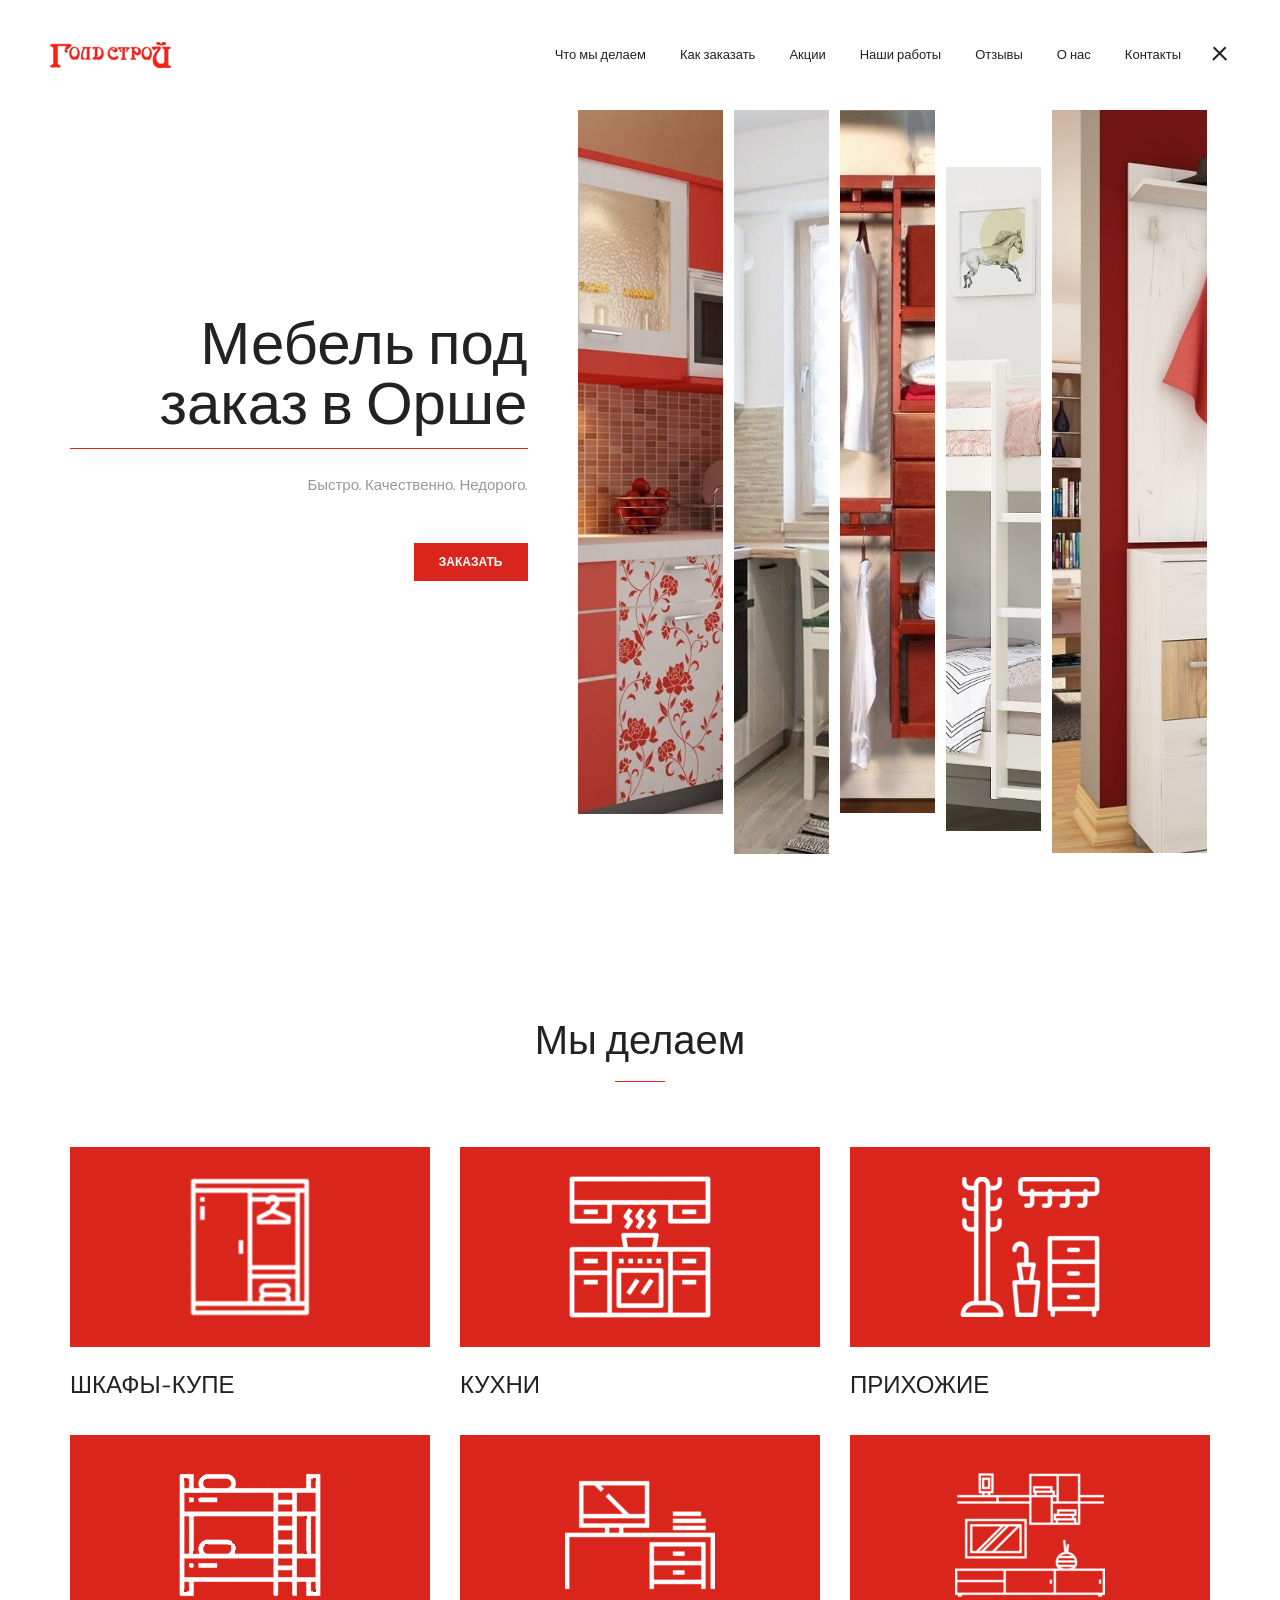
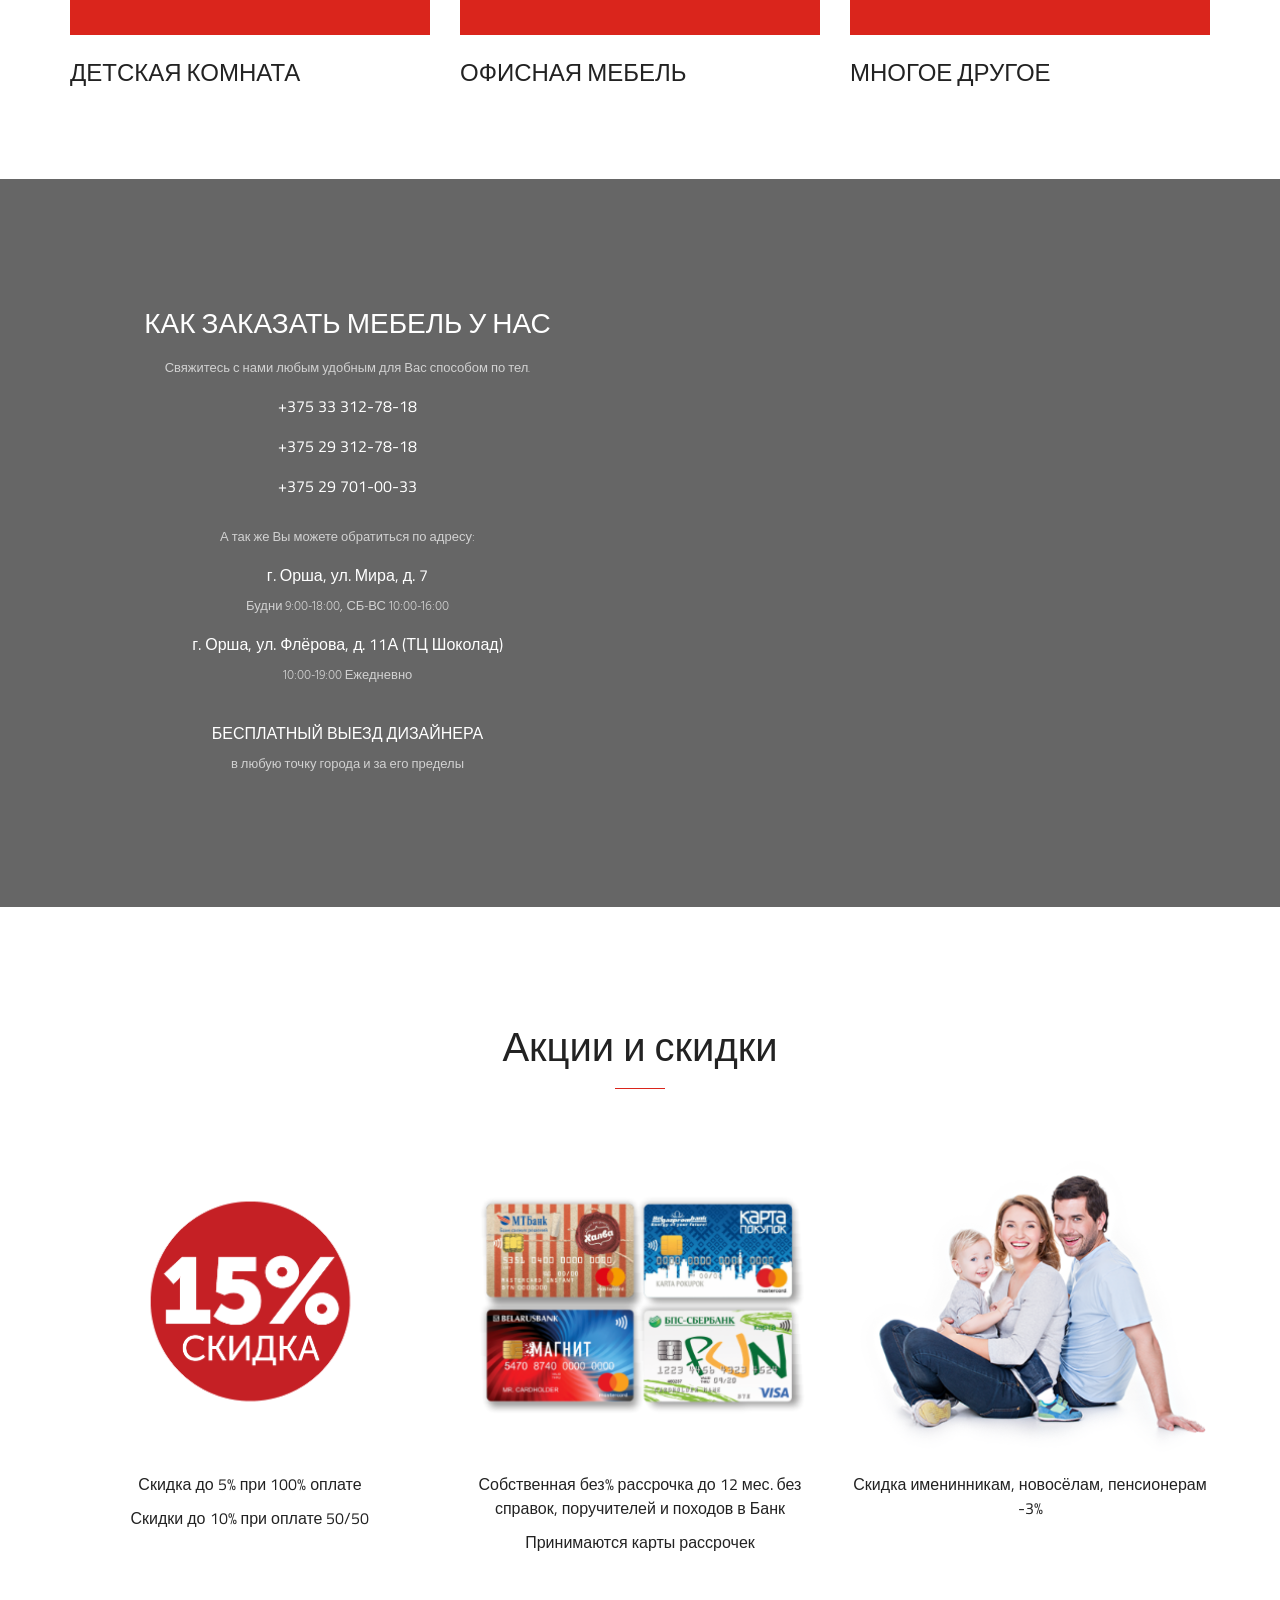
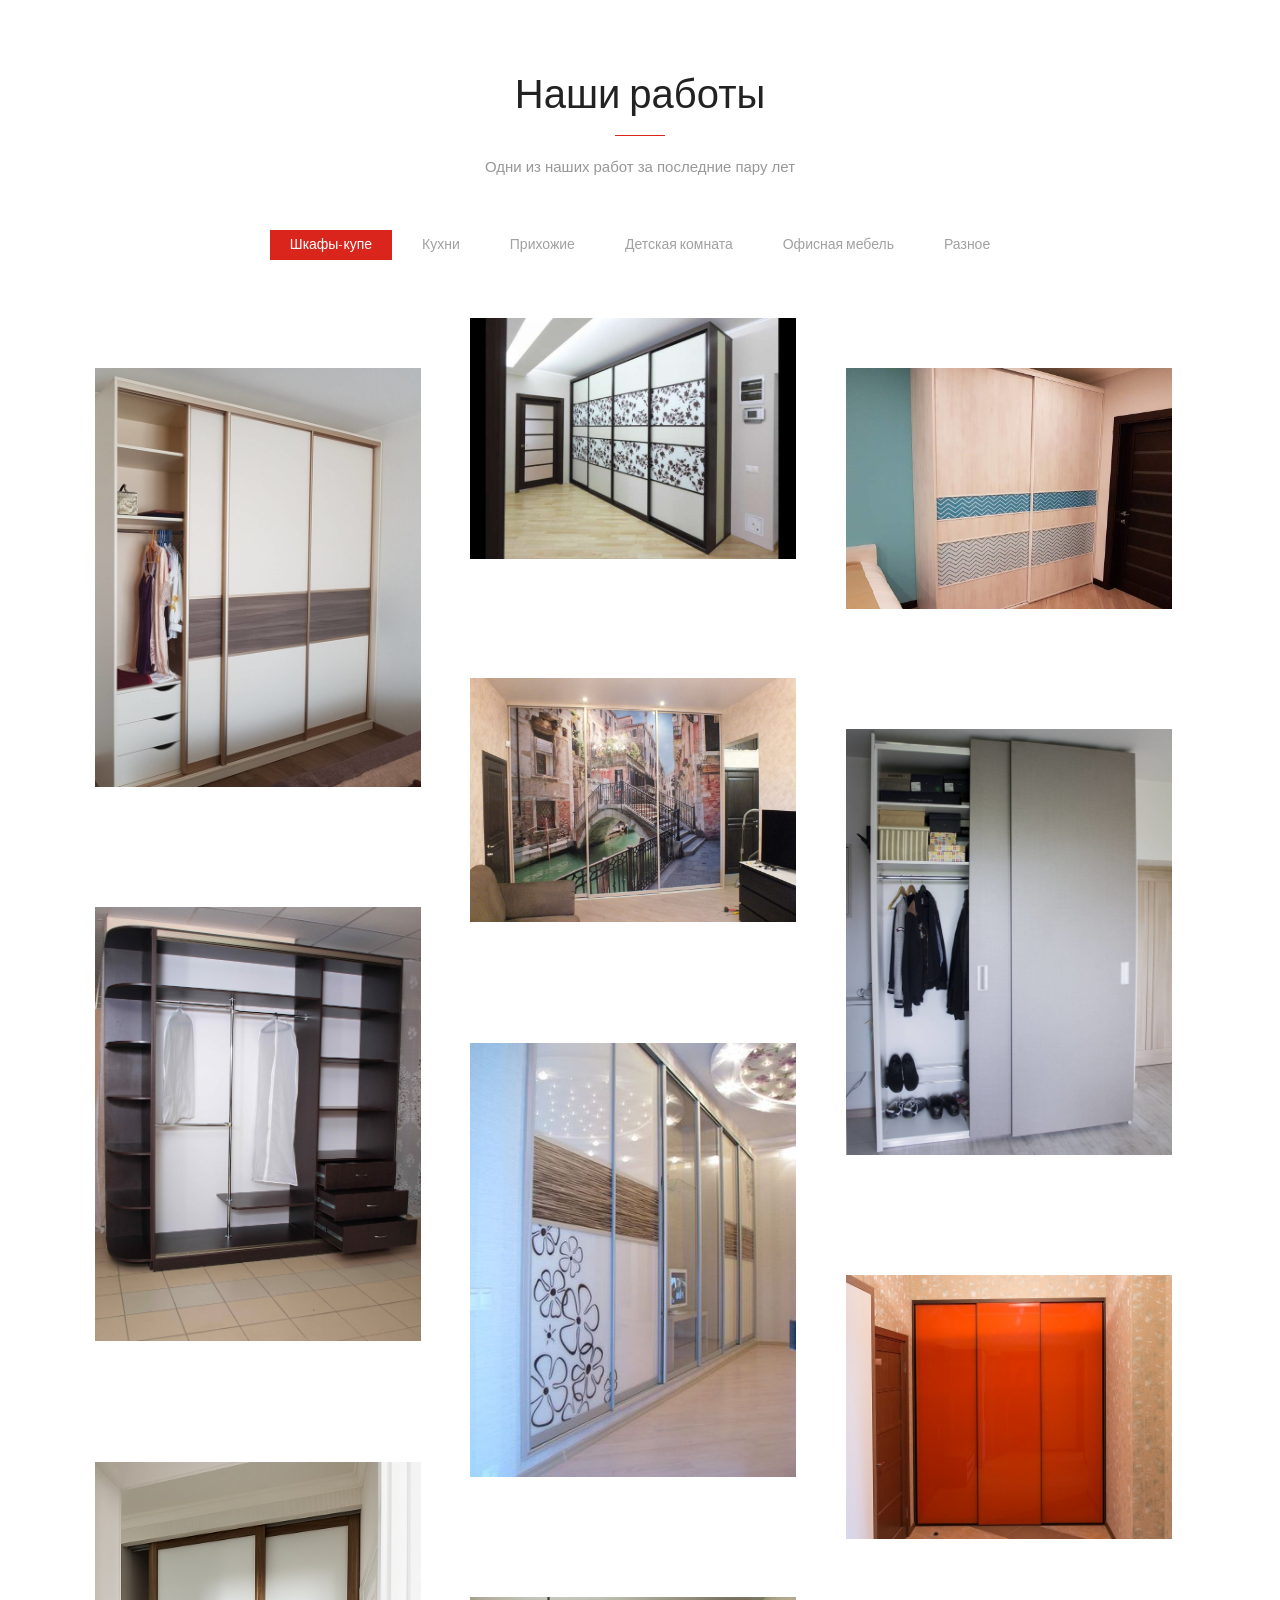
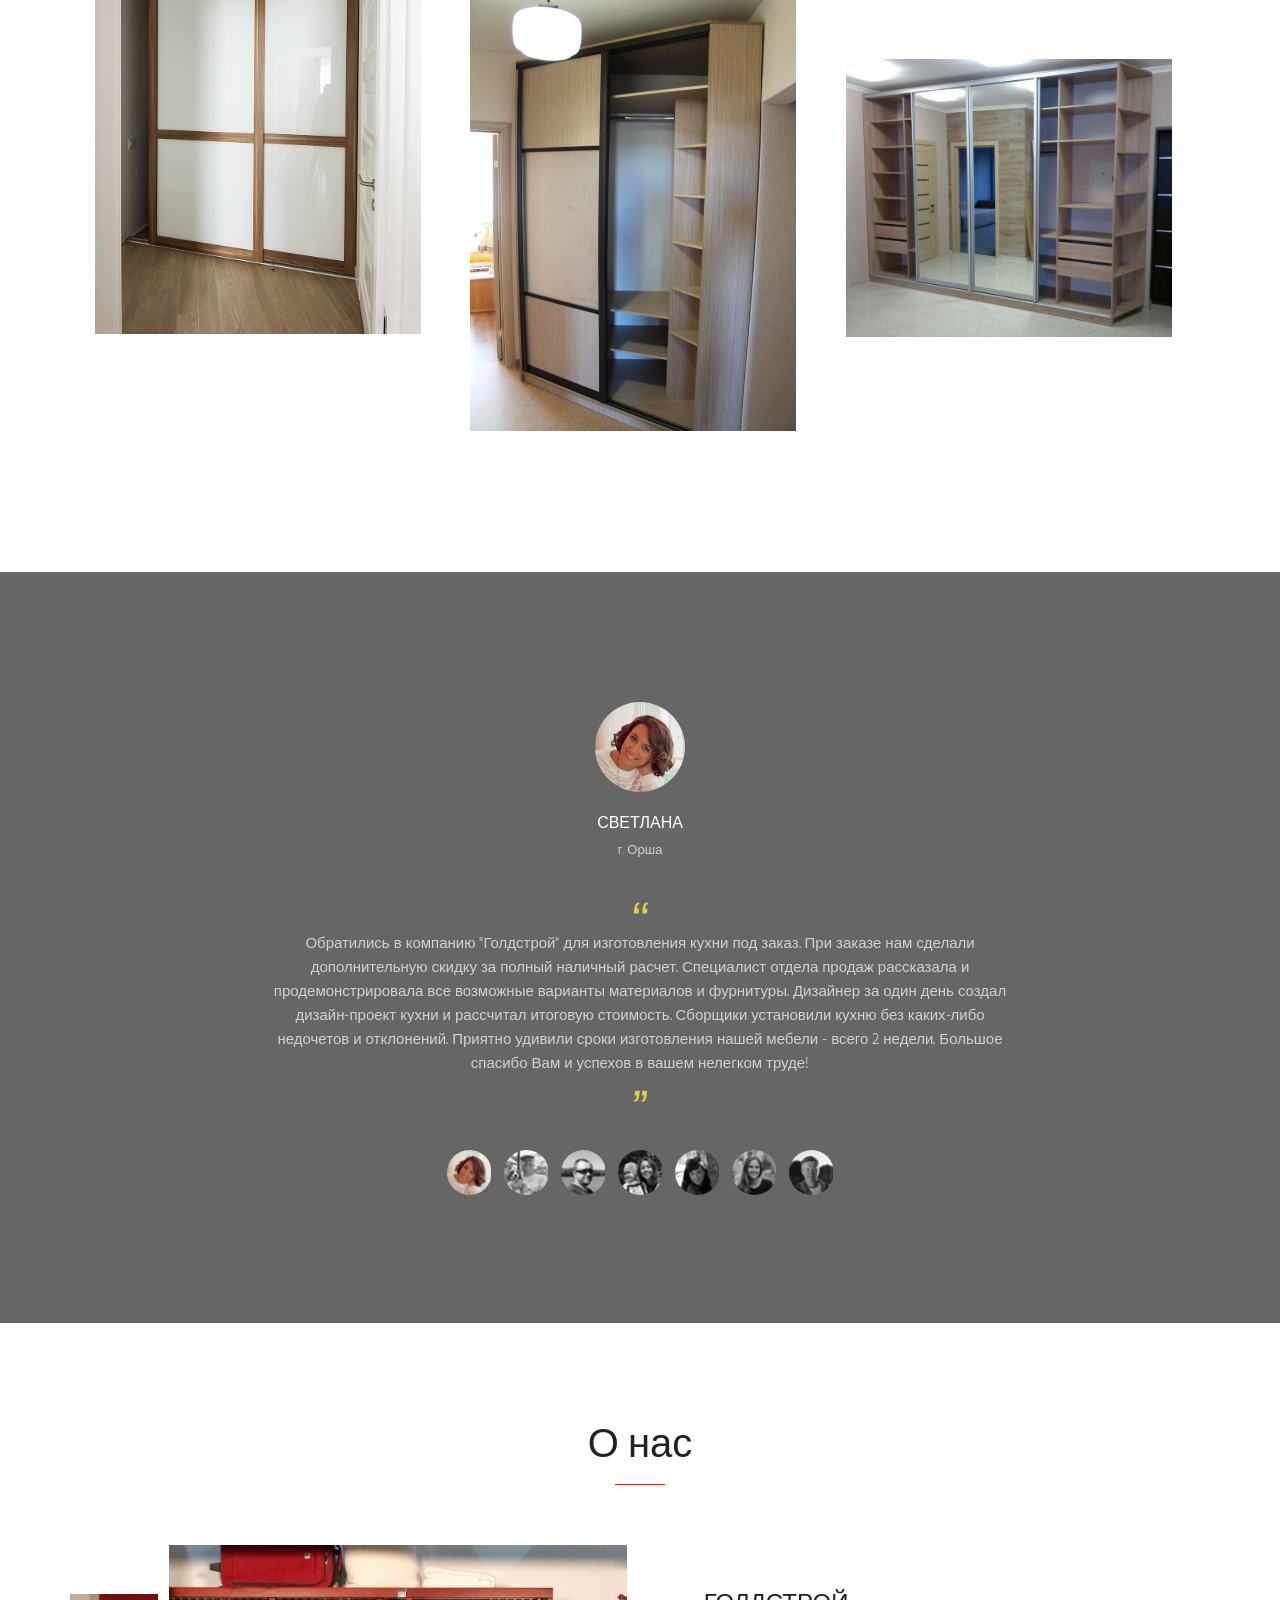
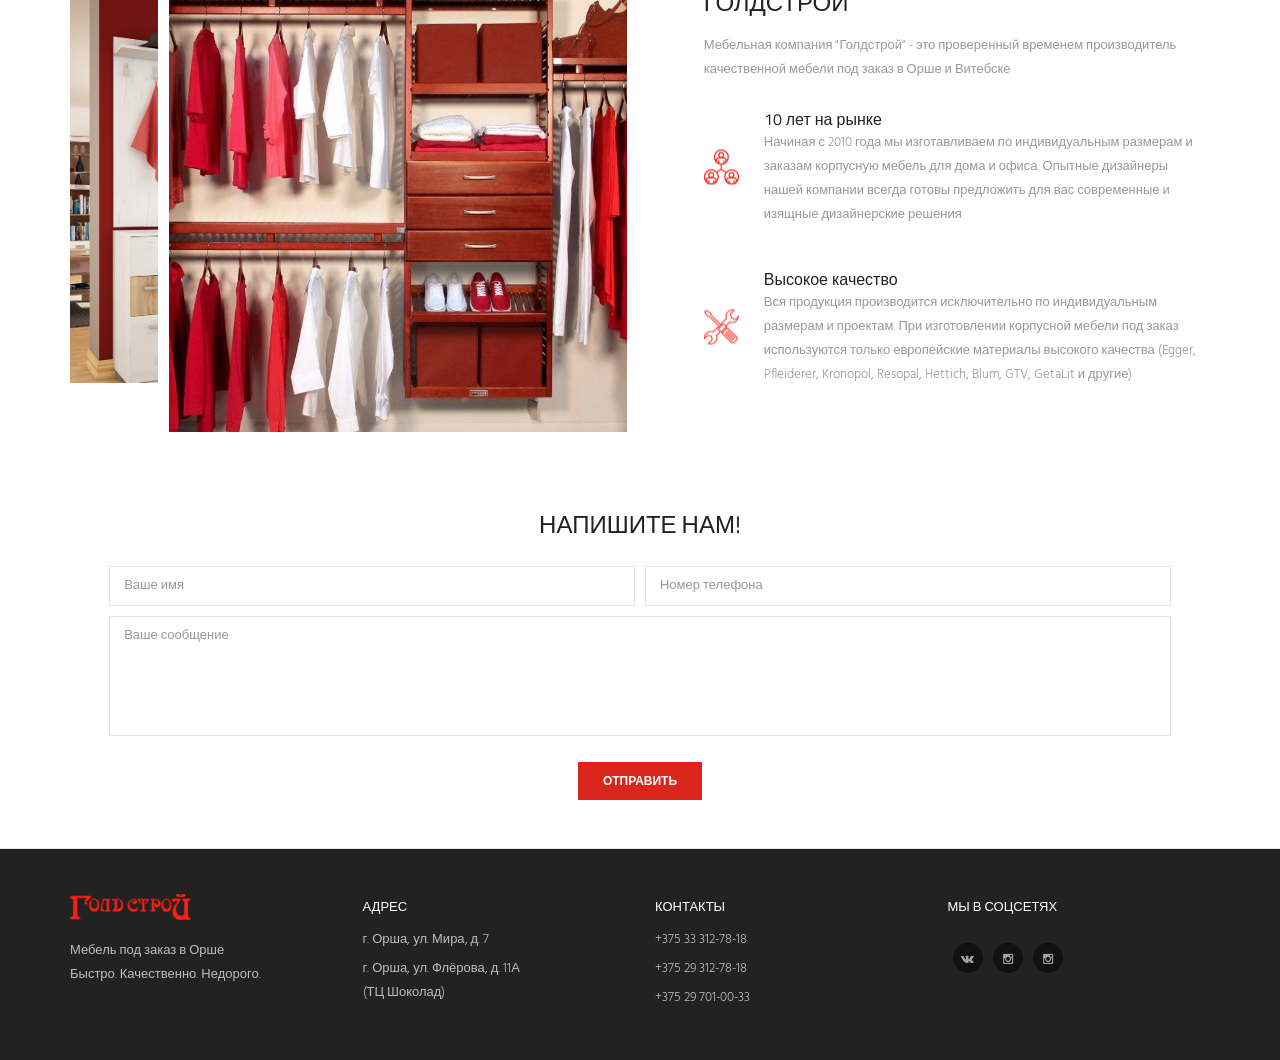
==== commit f4071811: "Add files via upload" ====
--- a/index.html
+++ b/index.html
@@ -33,7 +33,7 @@
 
                     <ul class="header-menu">                        
                         <li>
-                            <a href="#catalog"><span>Каталог</span></a>
+                            <a href="#catalog"><span>Что мы делаем</span></a>
                             <span></span>
                             <ul>
                                 <li><a href="#catalog">Шкафы-купе</a></li>
@@ -41,7 +41,7 @@
                                 <li><a href="#catalog">Прихожие</a></li>
                                 <li><a href="#catalog">Детская комната</a></li>
                                 <li><a href="#catalog">Офисная мебель</a></li>
-                                <li><a href="#catalog">Разное</a></li>
+                                <li><a href="#catalog">Многое другое</a></li>
                             </ul>
                         </li>
                         <li><a href="#infographic"><span>Как заказать</span></a></li>
@@ -80,7 +80,7 @@
                     <div class="col-md-2 col-md-offset-5">
                         <ul>
                             <li class="dropdown-plus">
-                                <a href="#catalog">Каталог</a>
+                                <a href="#catalog">Что мы делаем</a>
                                 <span></span>
                                 <ul>
                                     <li><a href="#catalog">Шкафы-купе</a></li>
@@ -88,7 +88,7 @@
                                     <li><a href="#catalog">Прихожие</a></li>
                                     <li><a href="#catalog">Детская комната</a></li>
                                     <li><a href="#catalog">Офисная мебель</a></li>
-                                    <li><a href="#catalog">Разное</a></li>
+                                    <li><a href="#catalog">Многое другое</a></li>
                                 </ul>
                             </li>                            
                             <li><a href="#infographic-mobile">Как заказать</a></li>
@@ -173,7 +173,7 @@
         <div class="container">
             <div class="row text-center">
                 <div class="col-xs-12">
-                   <h2 class="h2">Каталог</h2>
+                   <h2 class="h2">Мы делаем</h2>
                 </div>
             </div>
             <div class="empty-space h30-xs h65-md"></div>
@@ -237,7 +237,7 @@
                             <img src="img/icon-8.png" alt="">
                         </a>
                         <div class="article small">
-                            <a class="h4">Разное</a>
+                            <a class="h4">Многое другое</a>
                         </div>
                     </div>
                 </div>
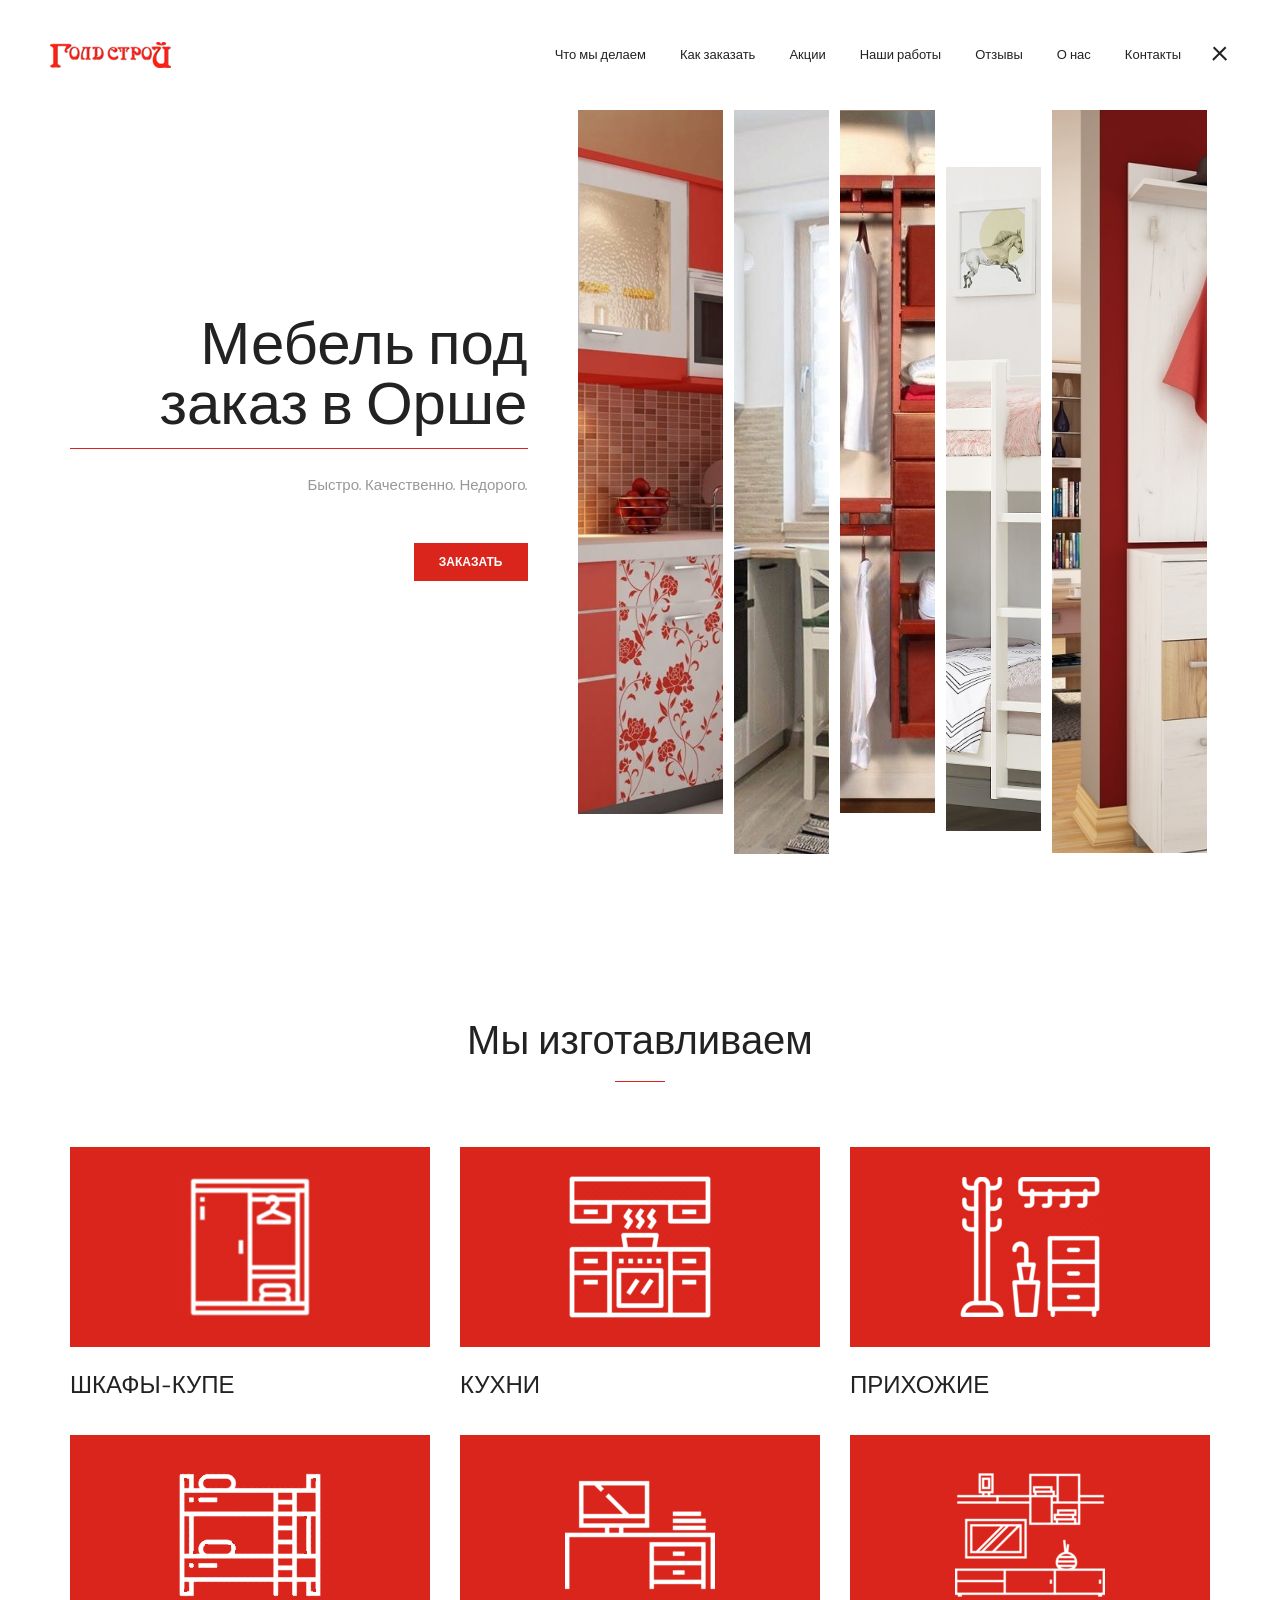
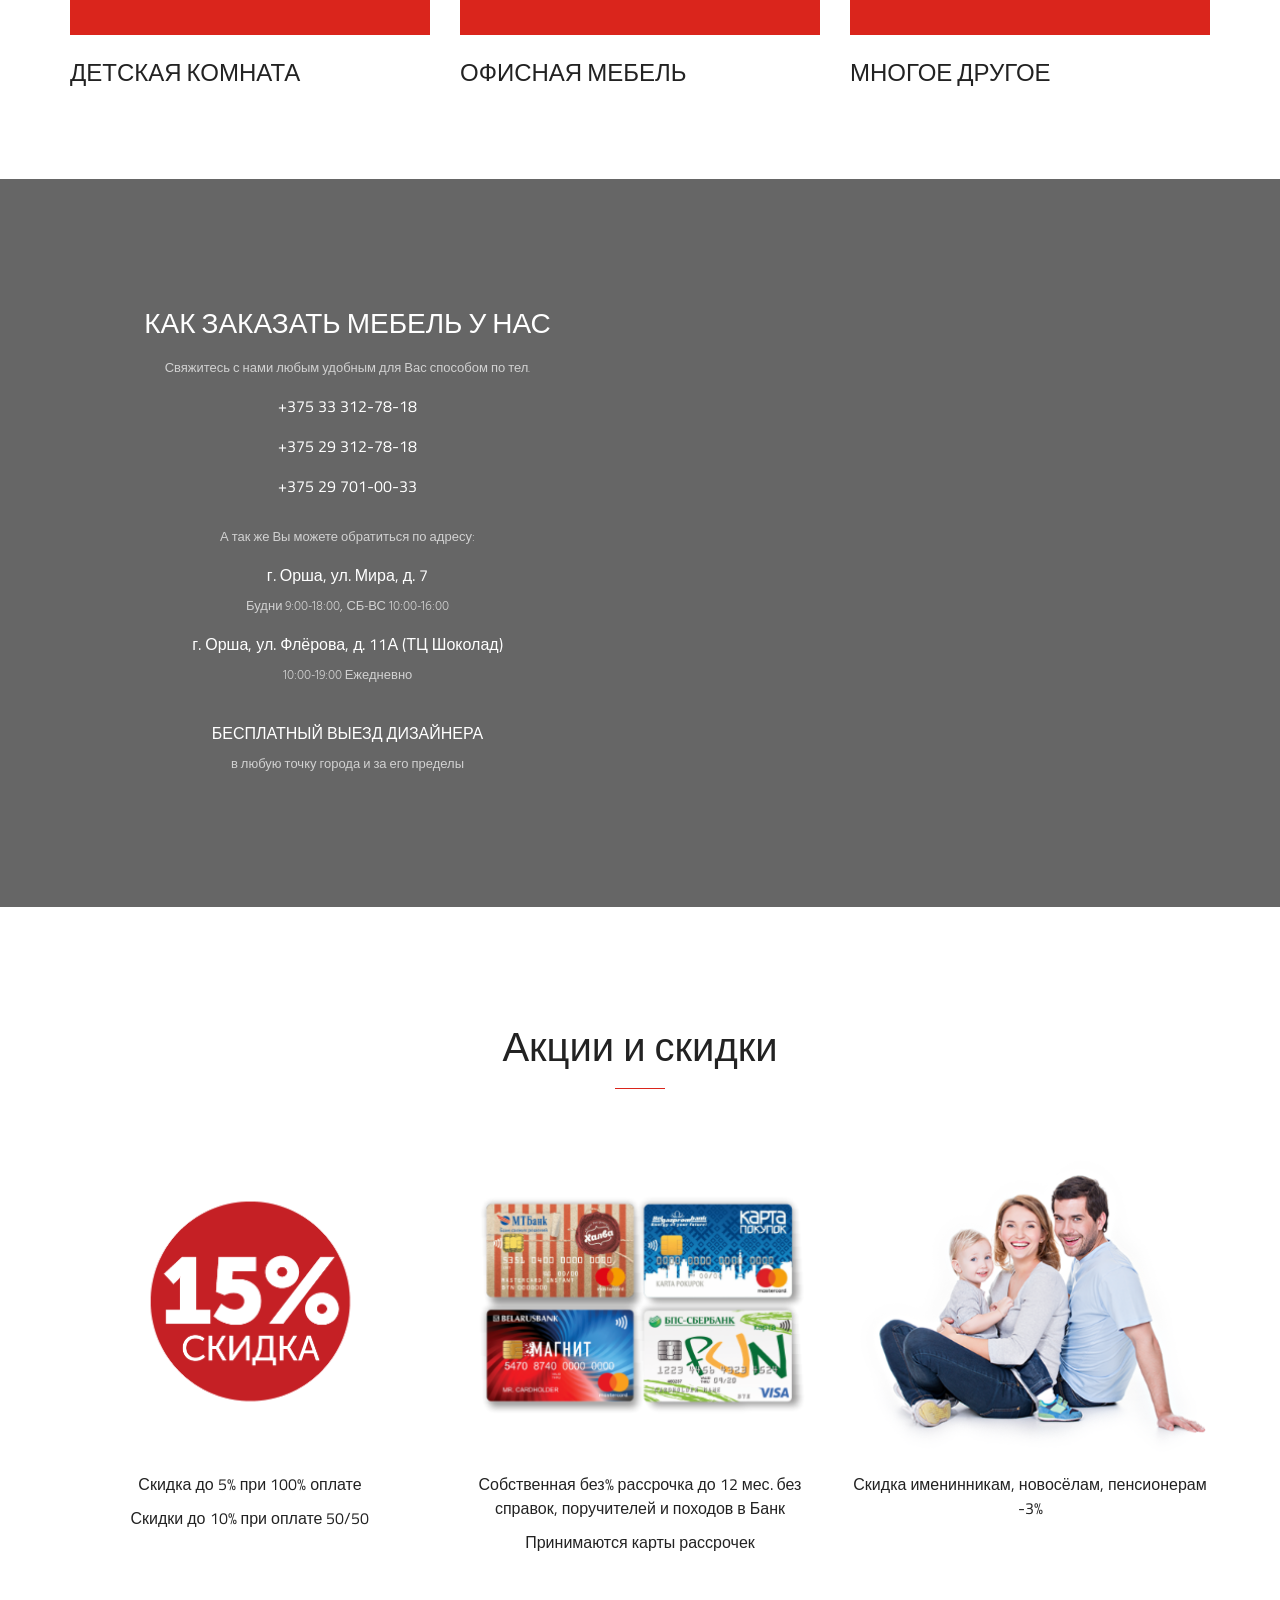
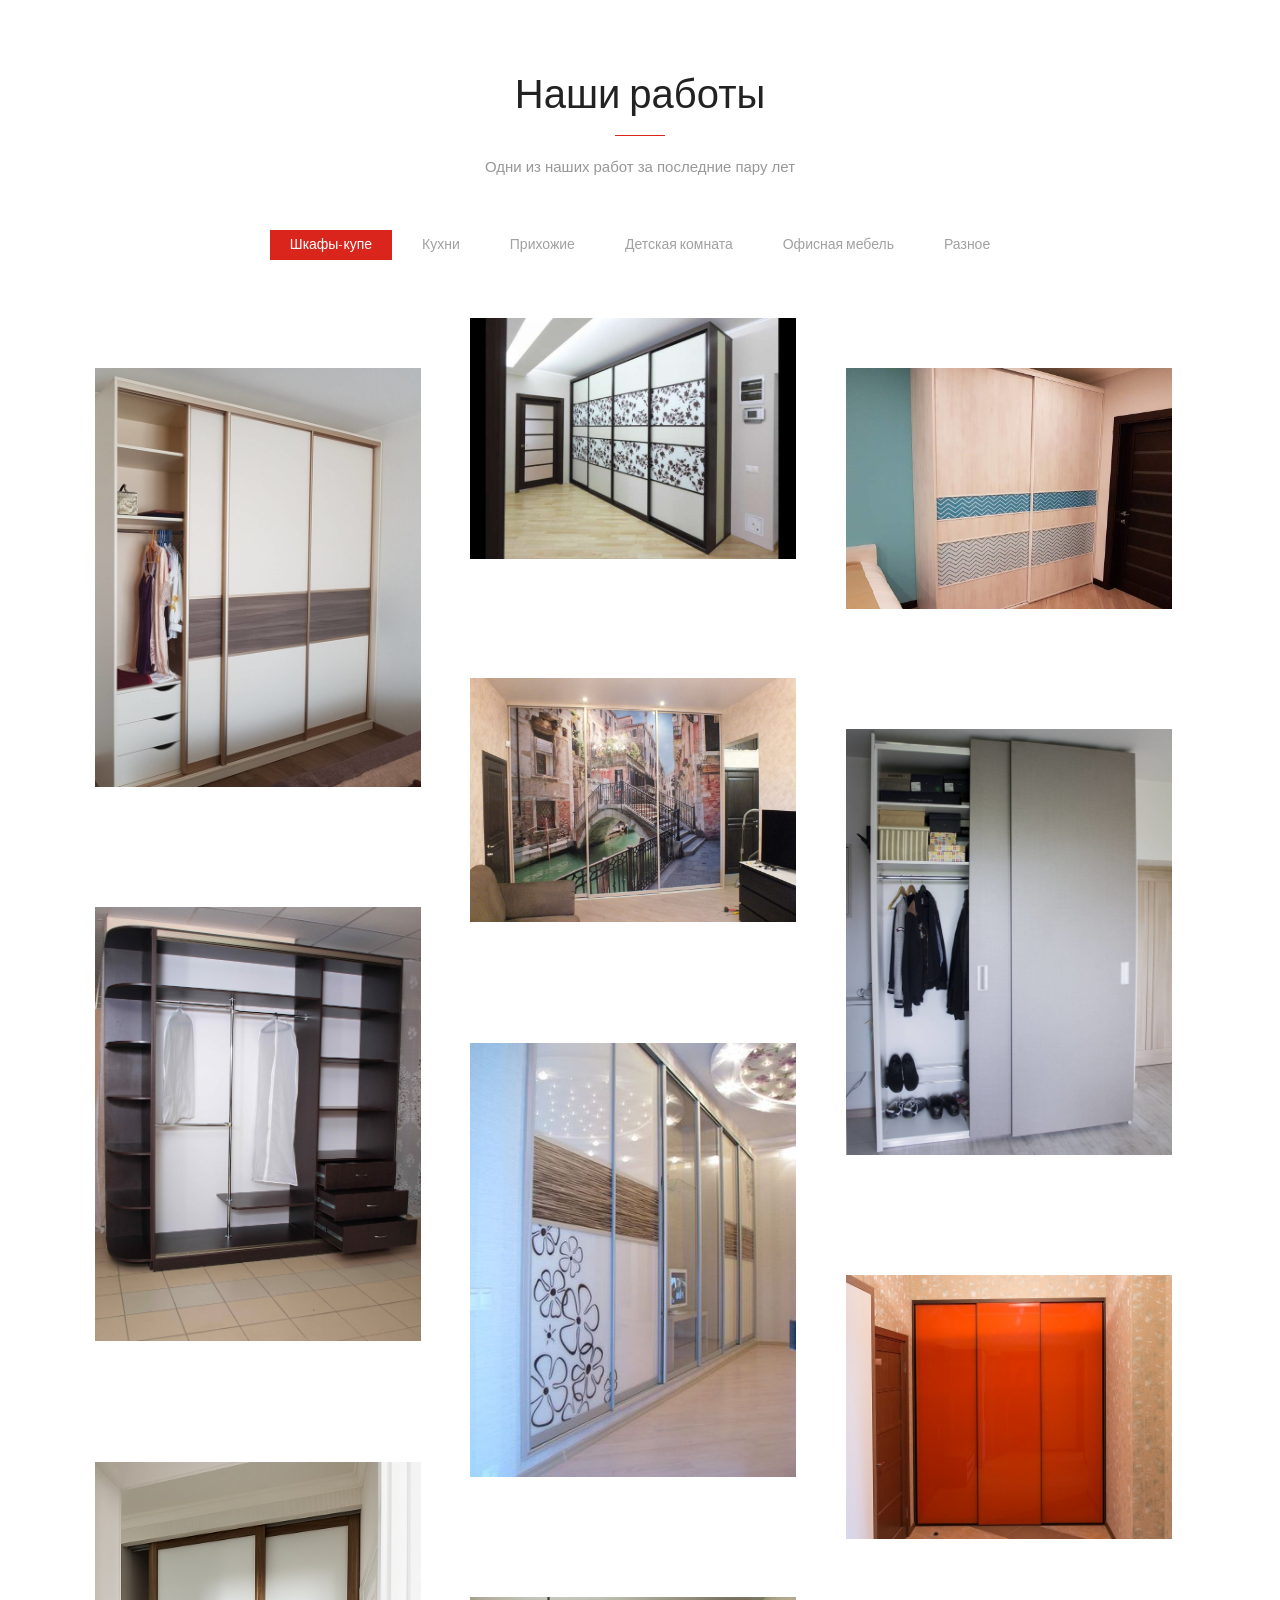
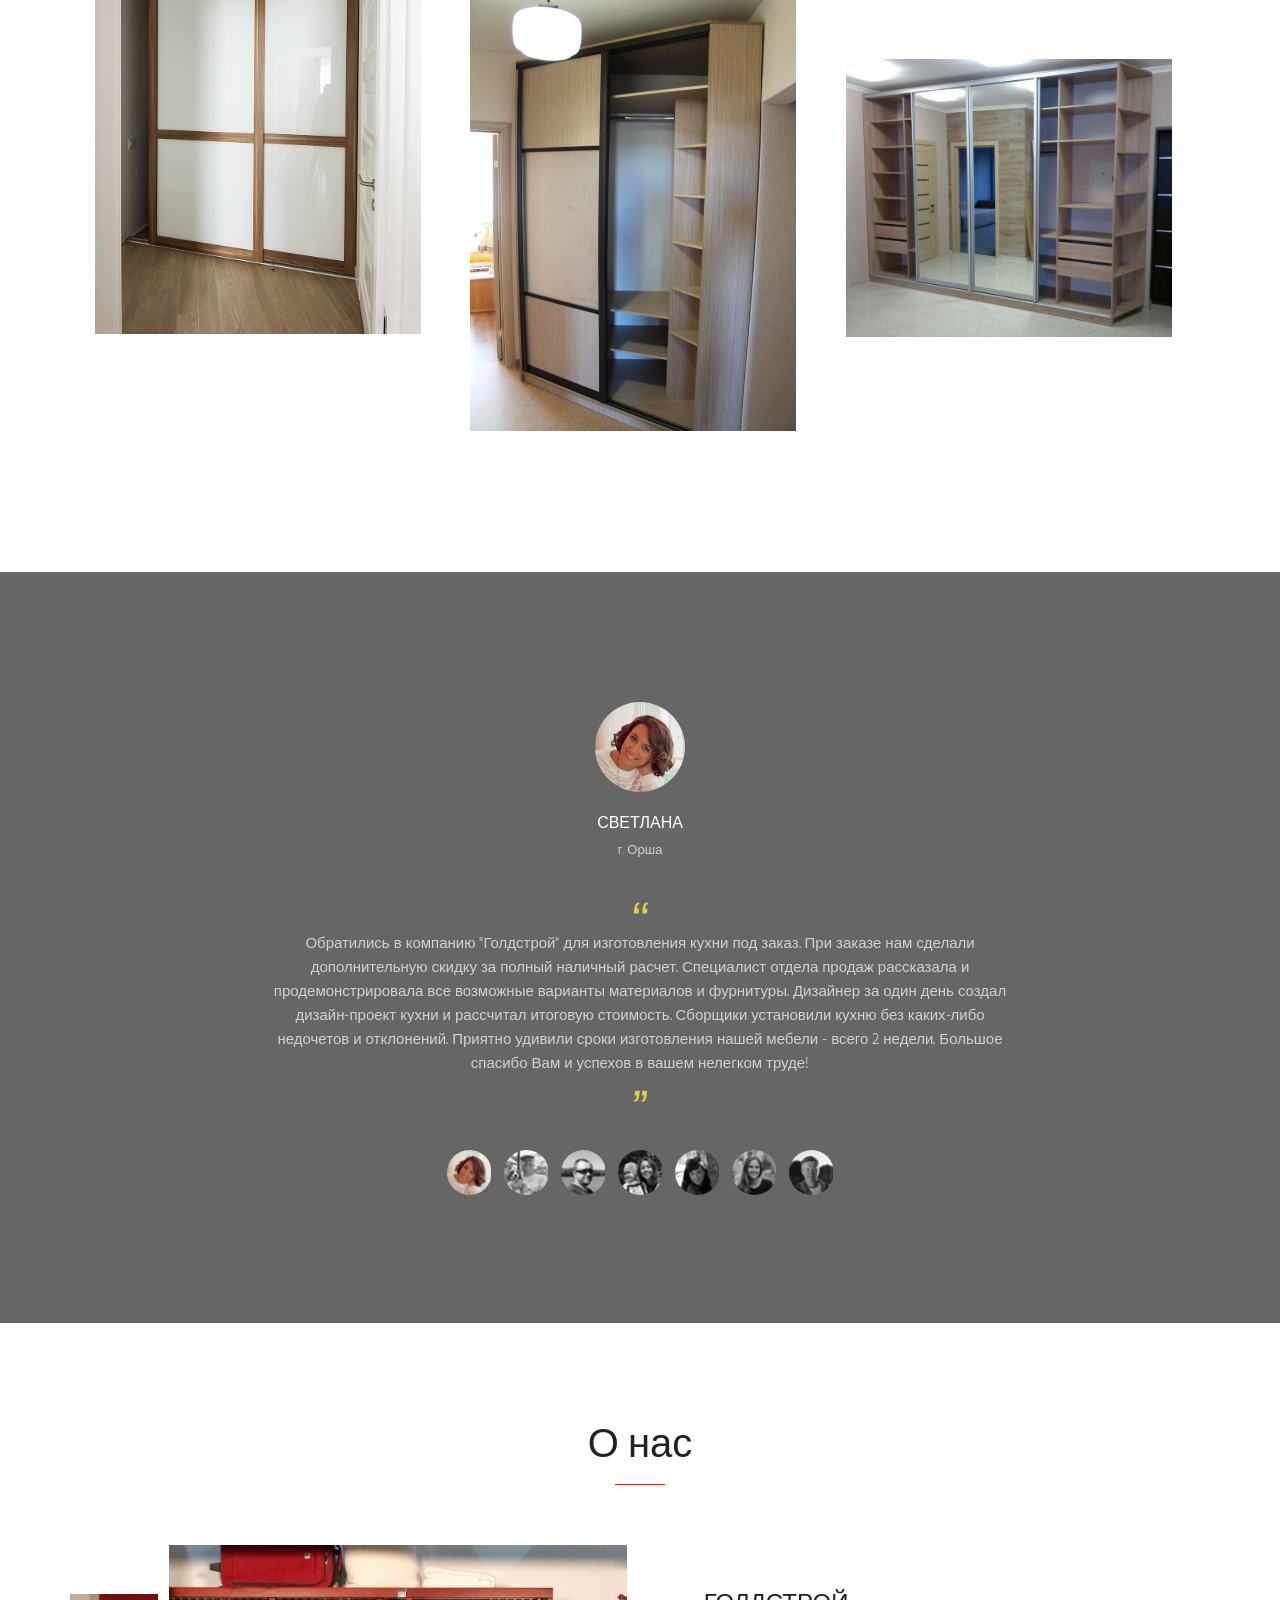
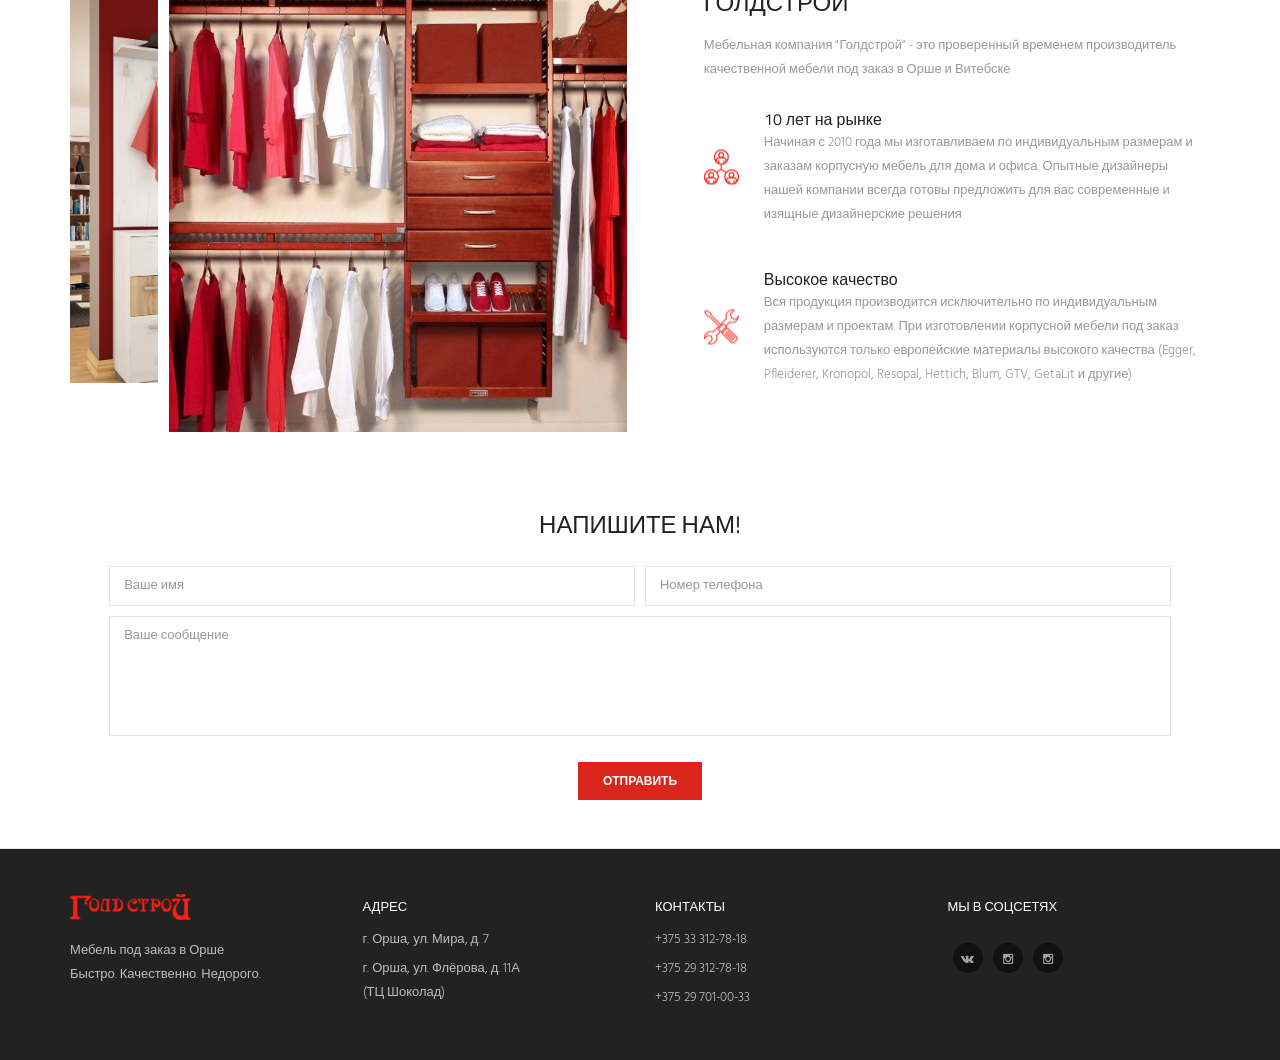
==== commit b272531c: "Update index.html" ====
--- a/index.html
+++ b/index.html
@@ -173,7 +173,7 @@
         <div class="container">
             <div class="row text-center">
                 <div class="col-xs-12">
-                   <h2 class="h2">Мы делаем</h2>
+                   <h2 class="h2">Мы изготавливаем</h2>
                 </div>
             </div>
             <div class="empty-space h30-xs h65-md"></div>
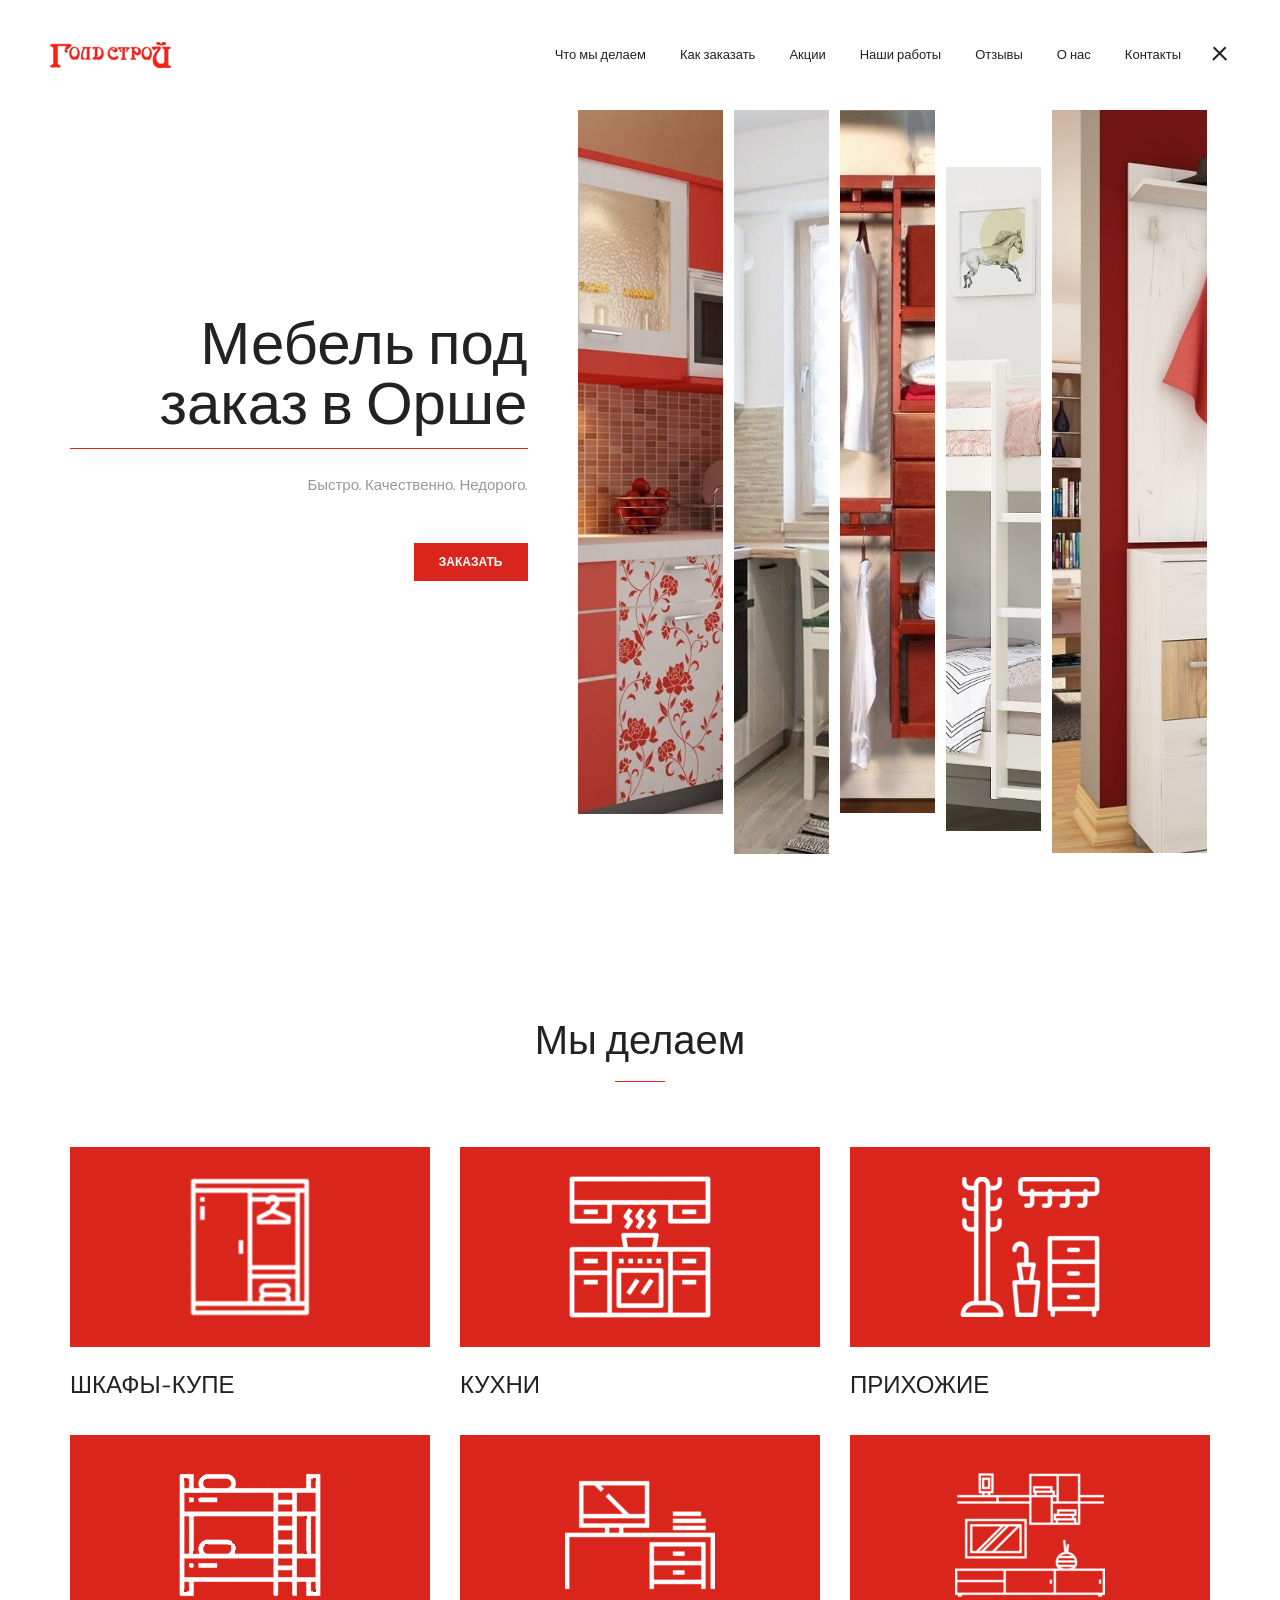
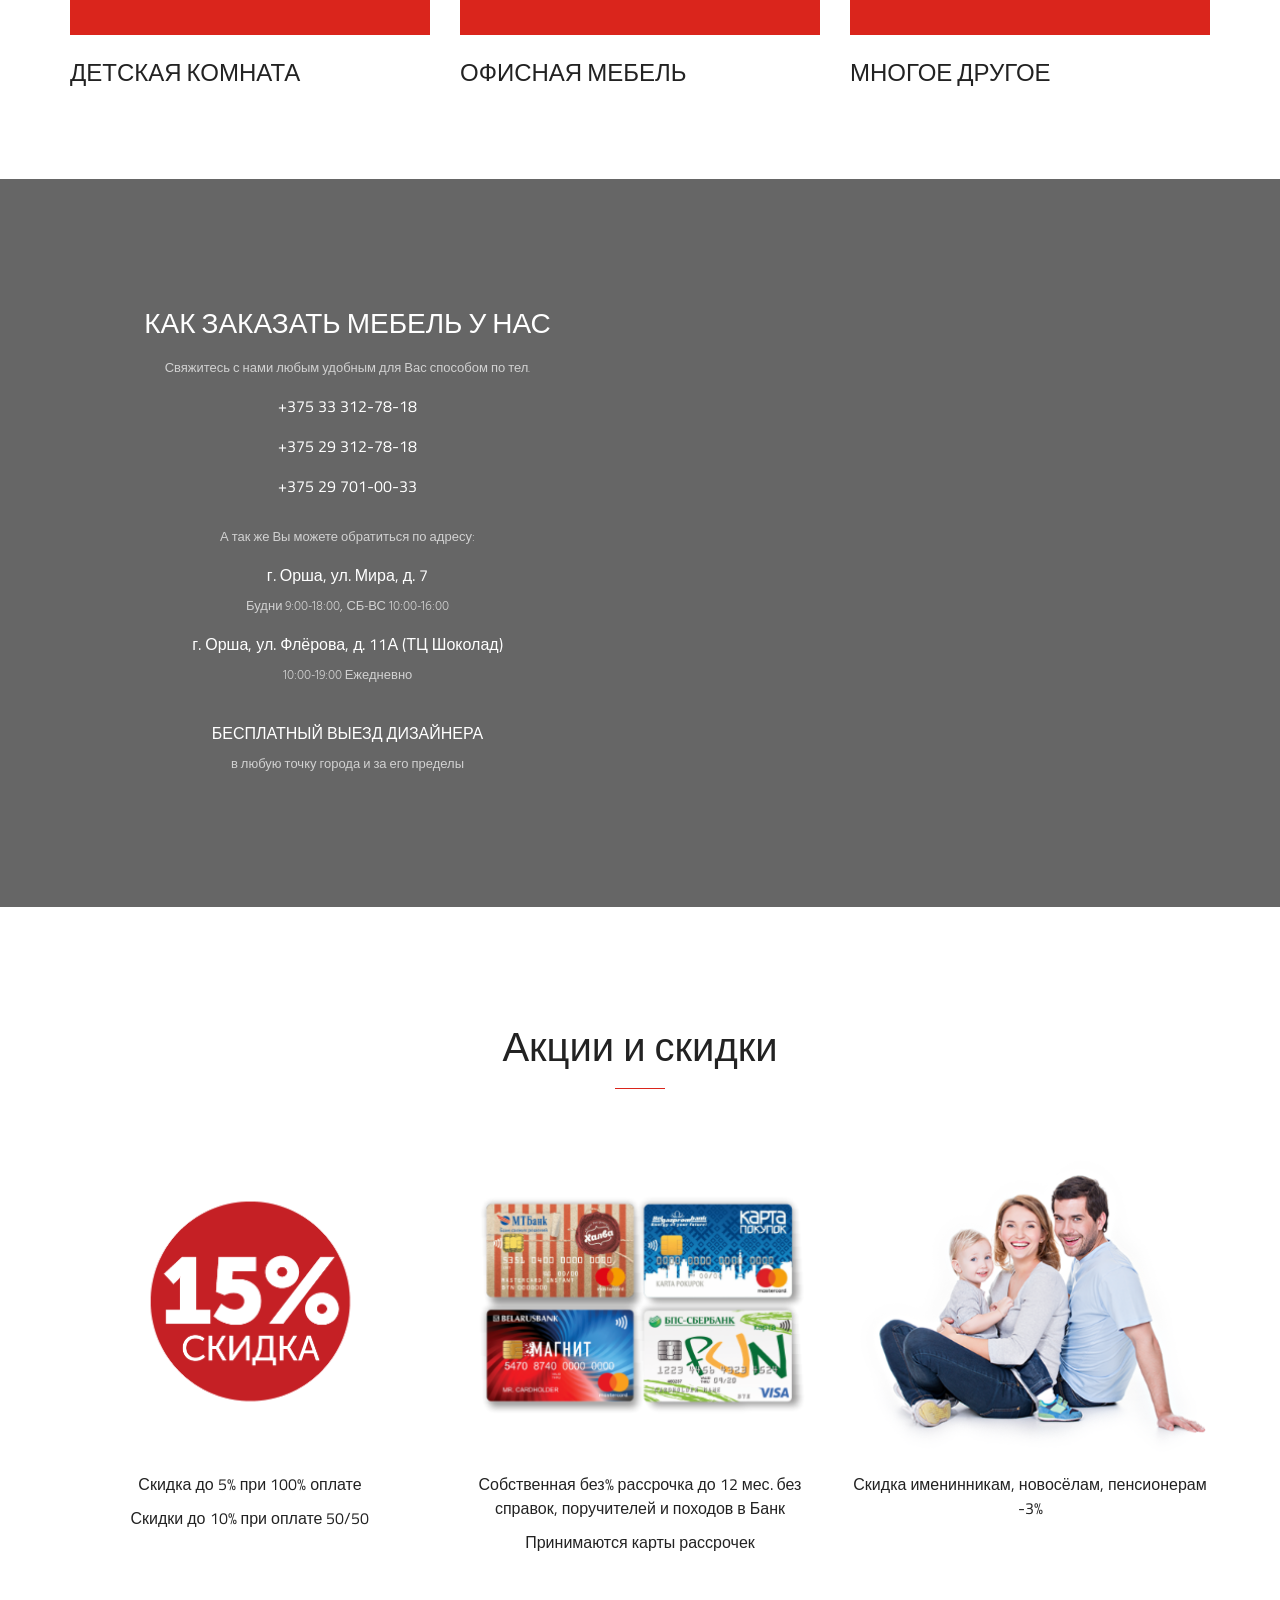
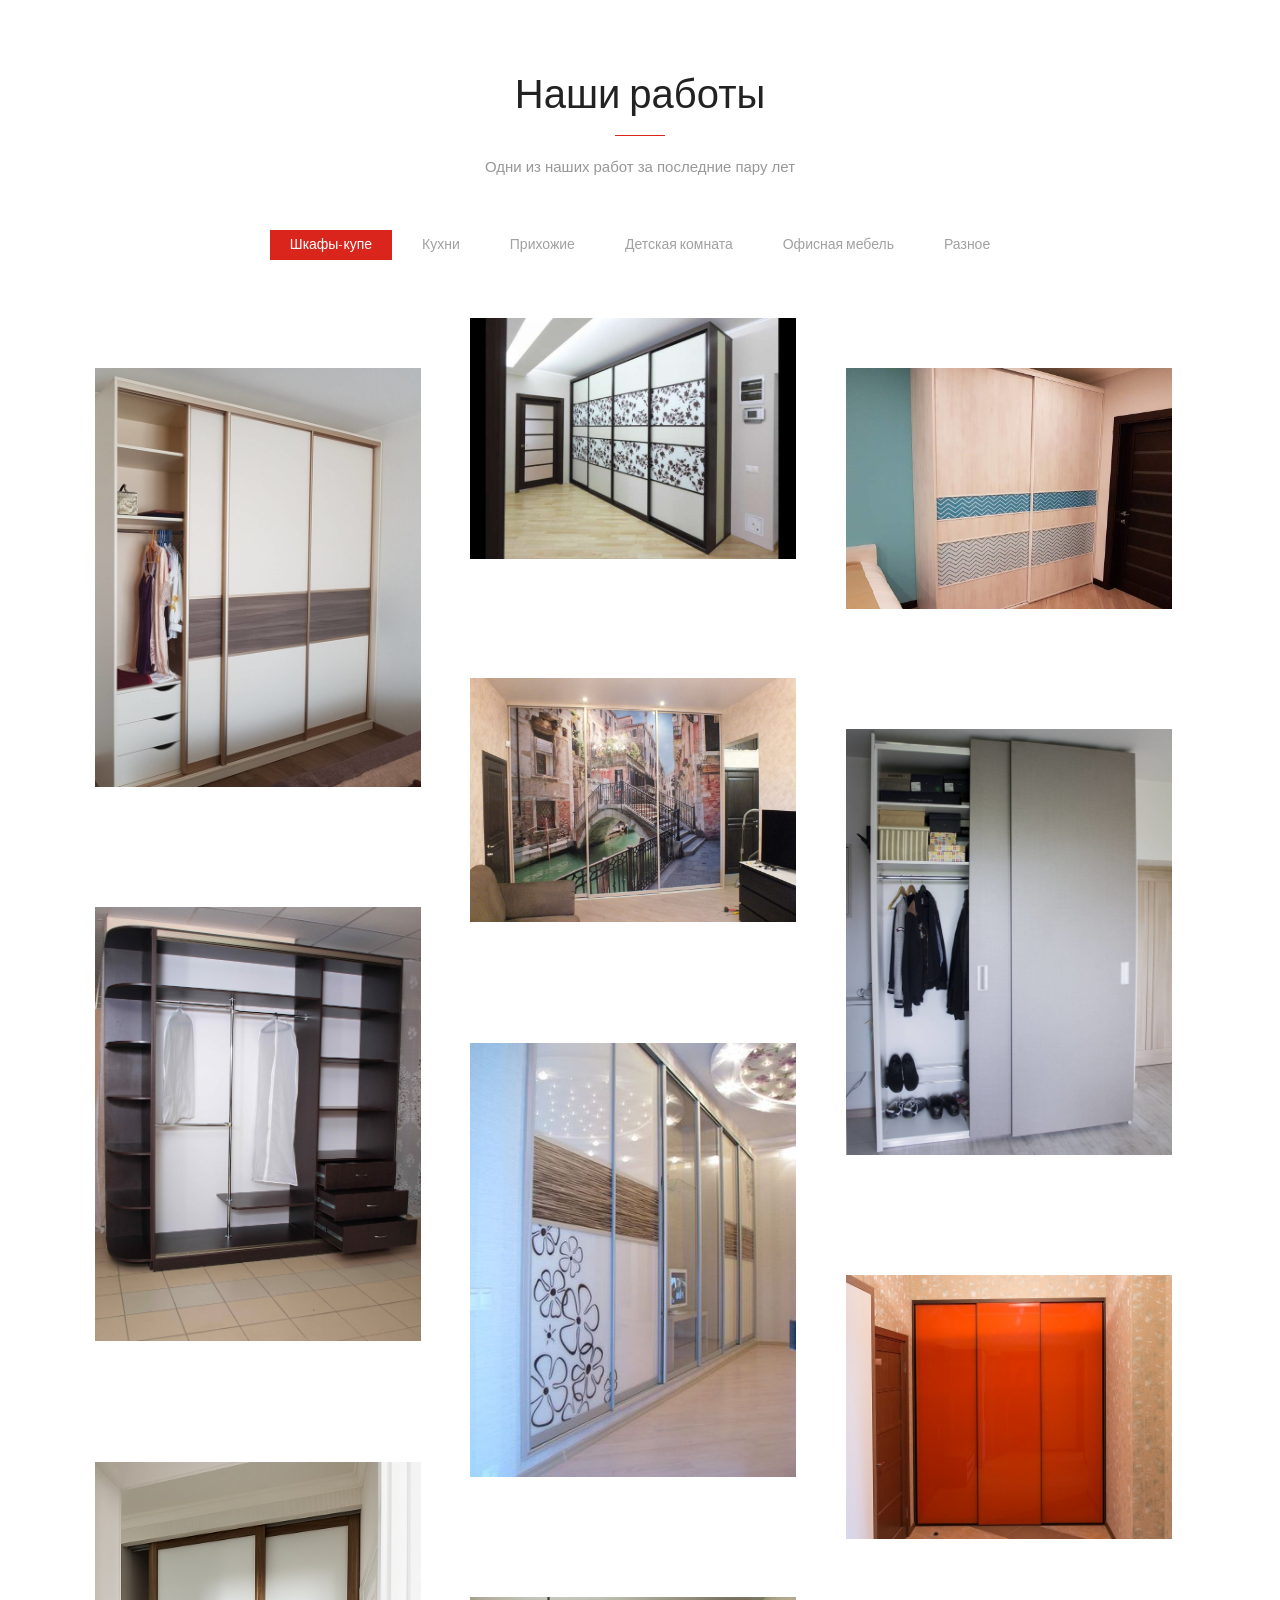
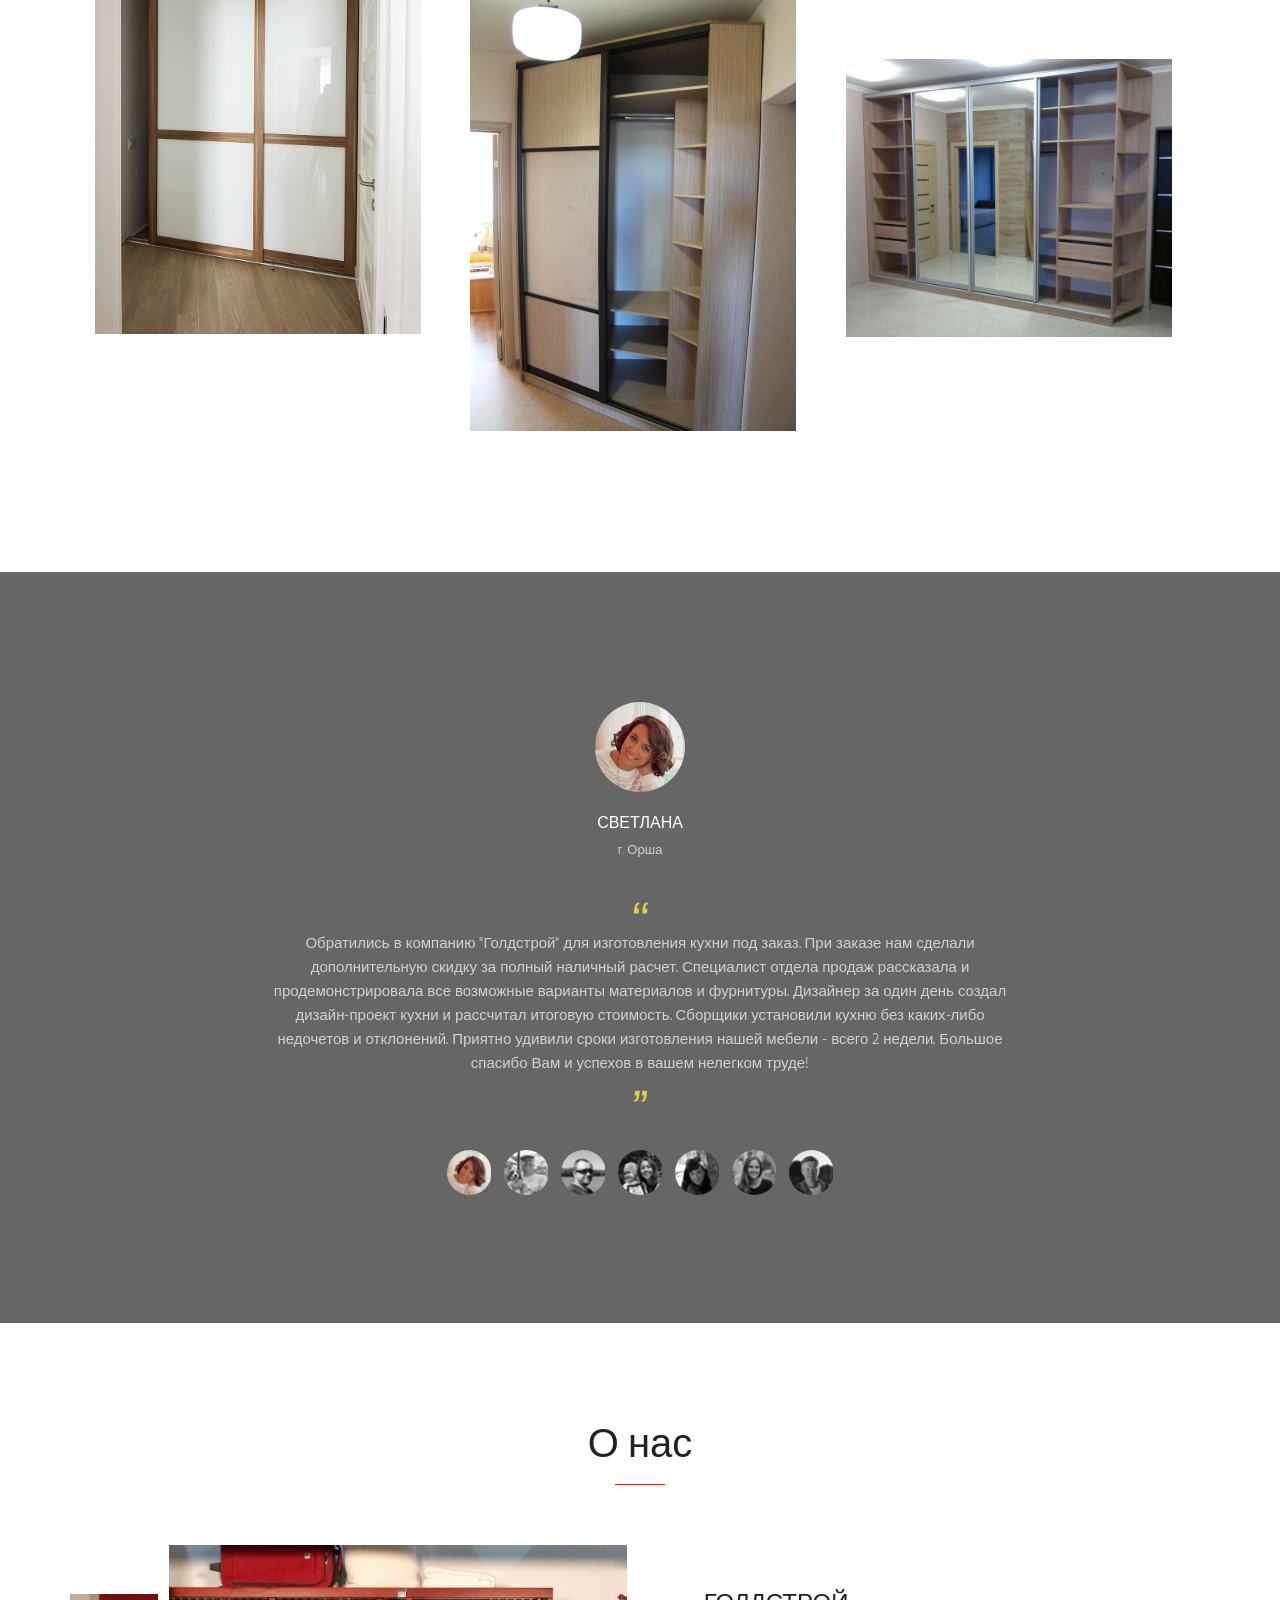
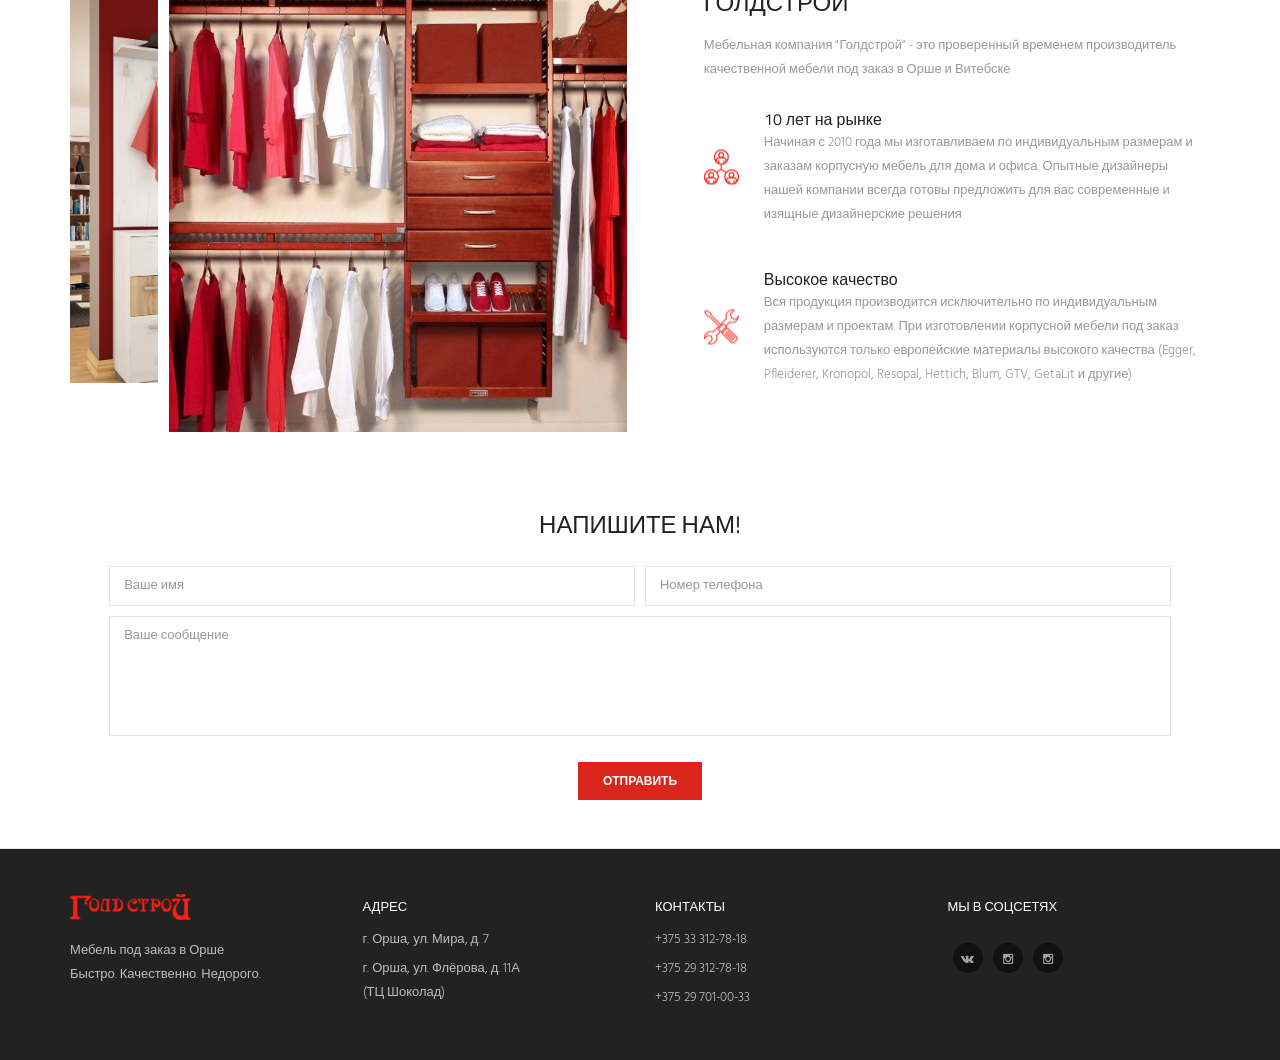
==== commit 4da844f2: "Update index.html" ====
--- a/index.html
+++ b/index.html
@@ -173,7 +173,7 @@
         <div class="container">
             <div class="row text-center">
                 <div class="col-xs-12">
-                   <h2 class="h2">Мы изготавливаем</h2>
+                   <h2 class="h2">Мы делаем</h2>
                 </div>
             </div>
             <div class="empty-space h30-xs h65-md"></div>
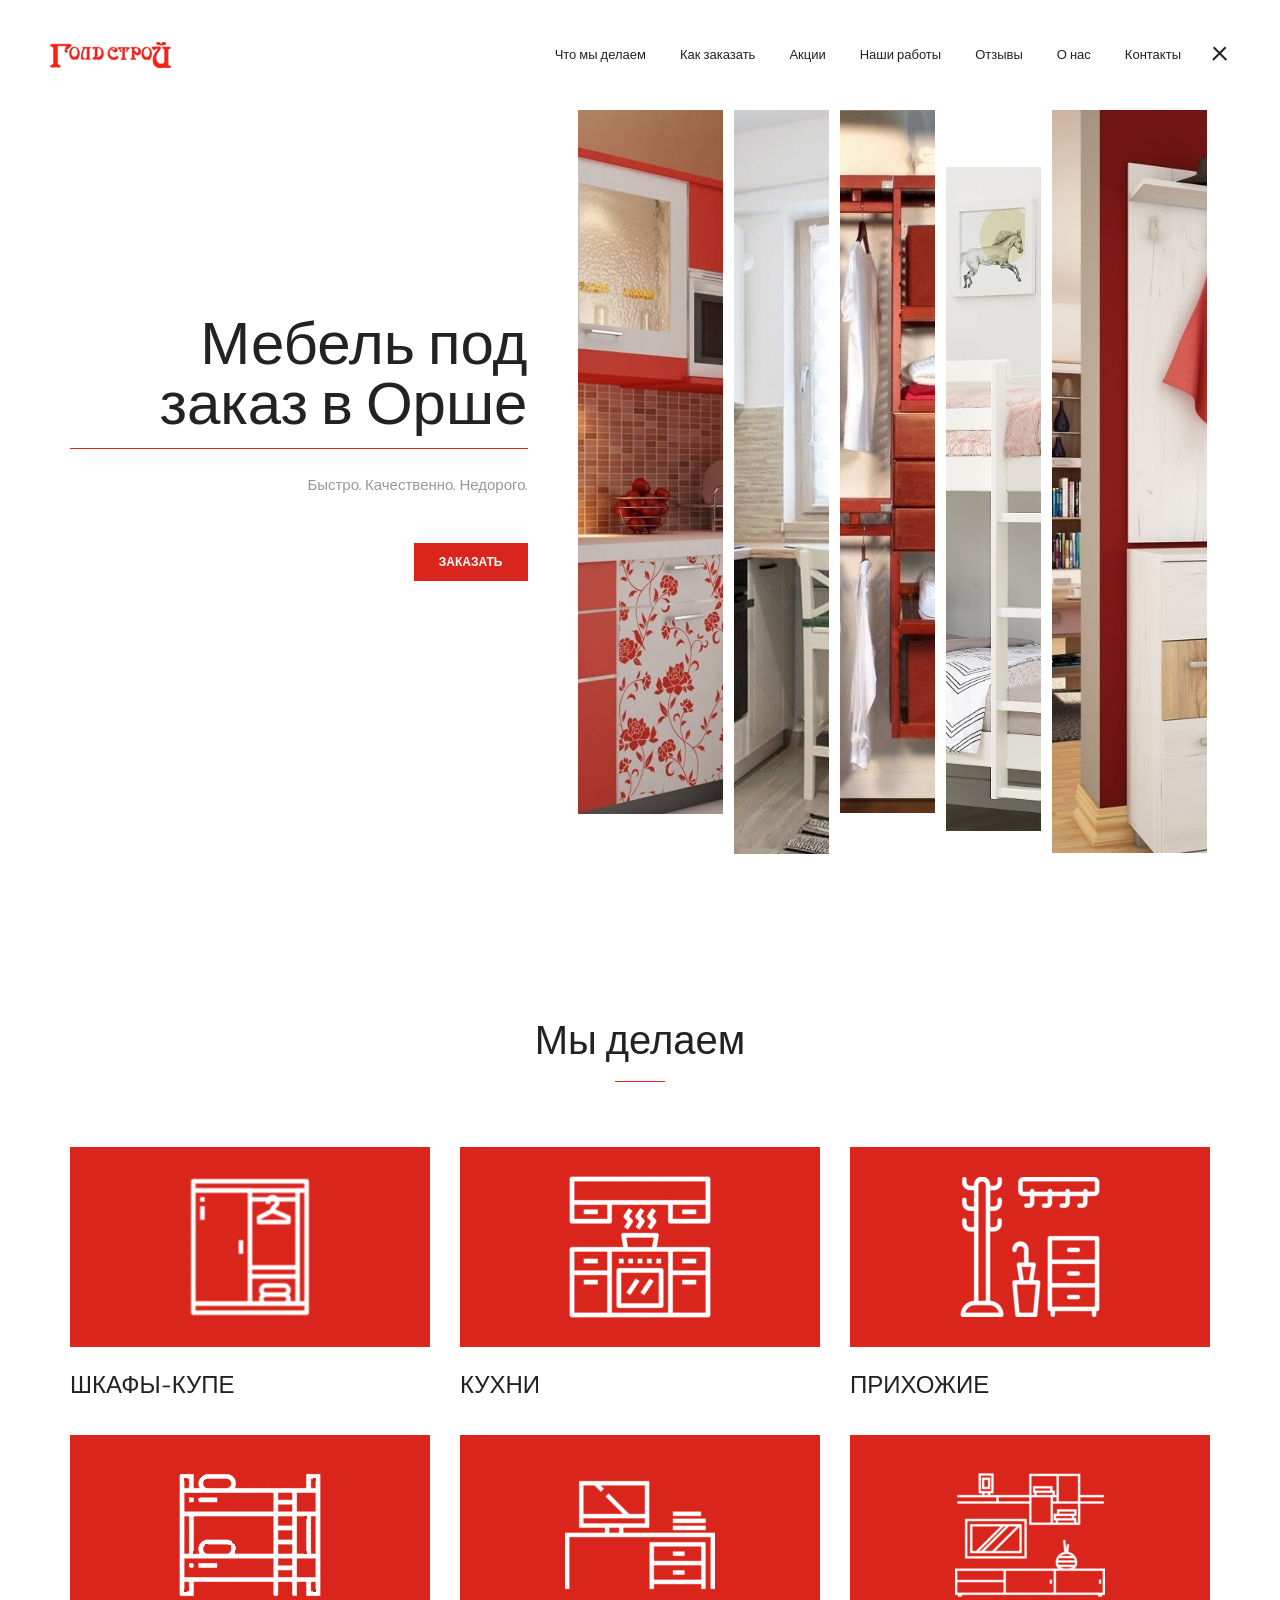
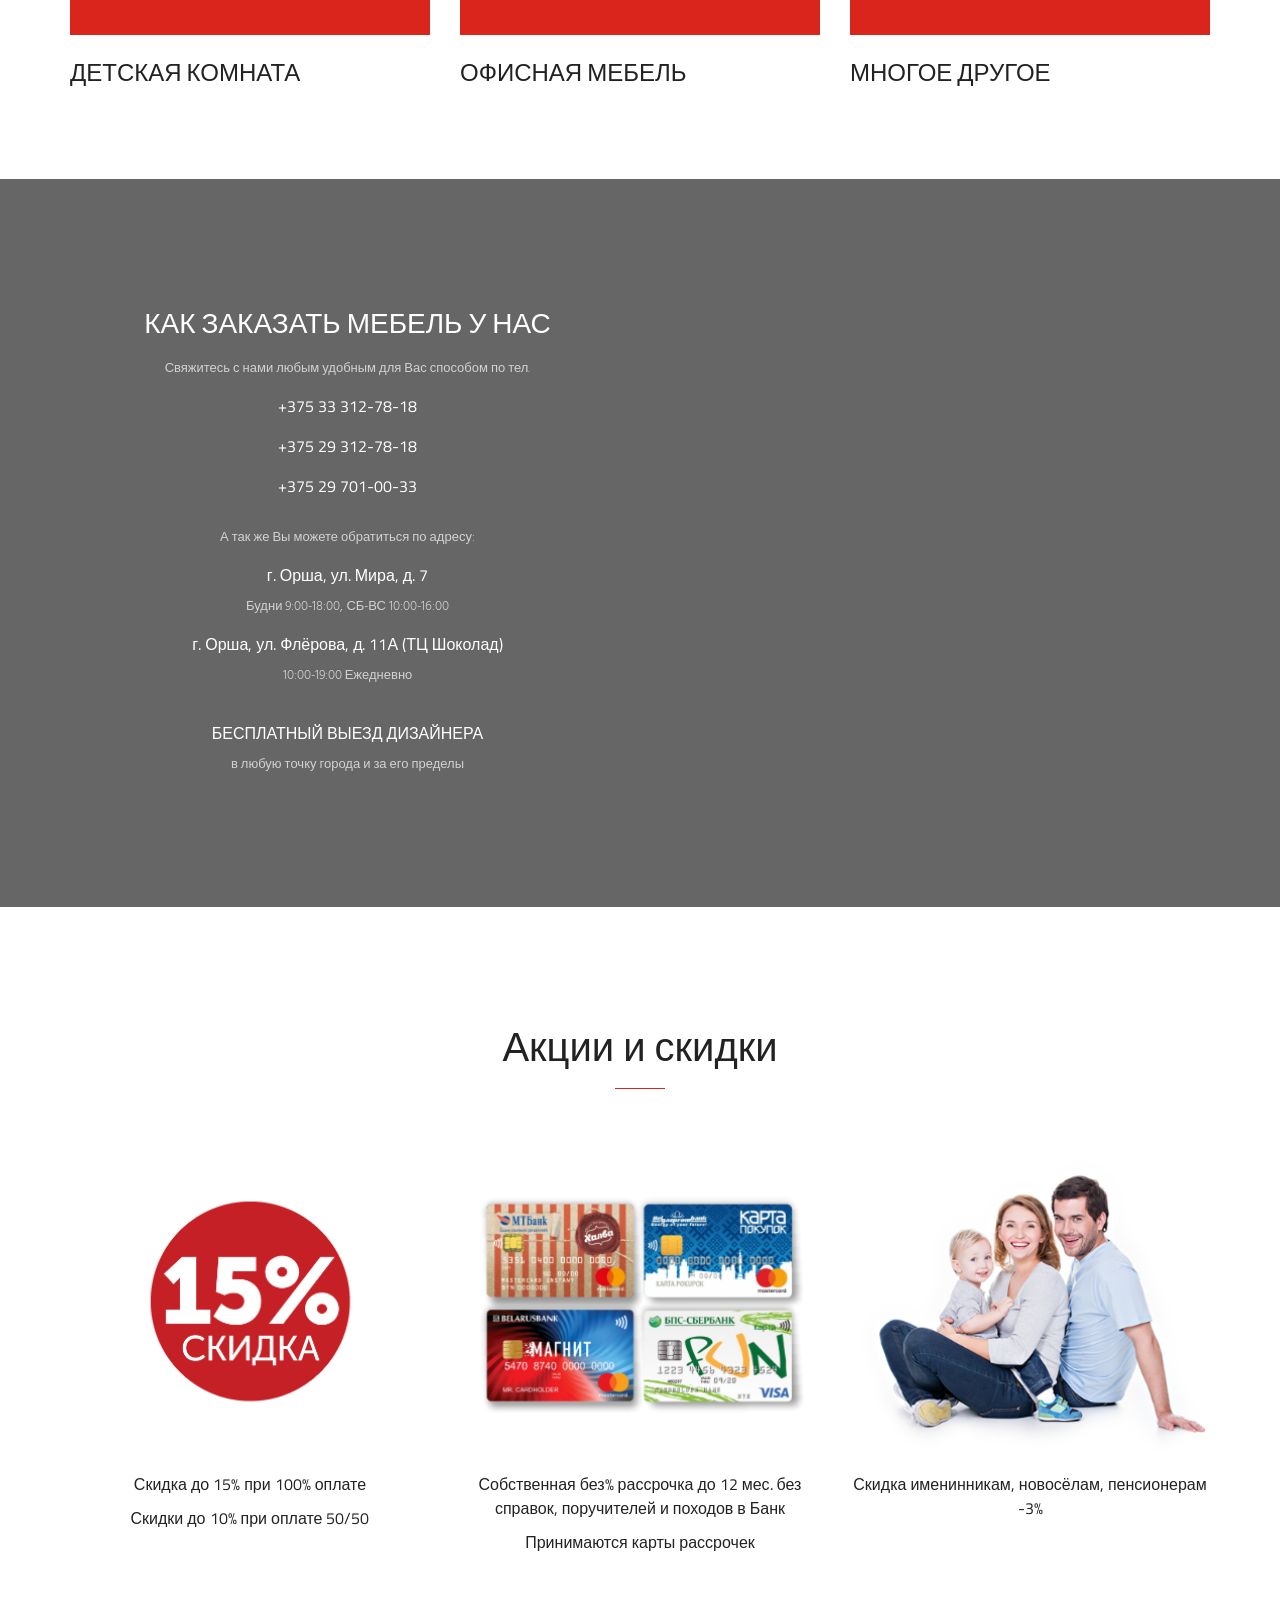
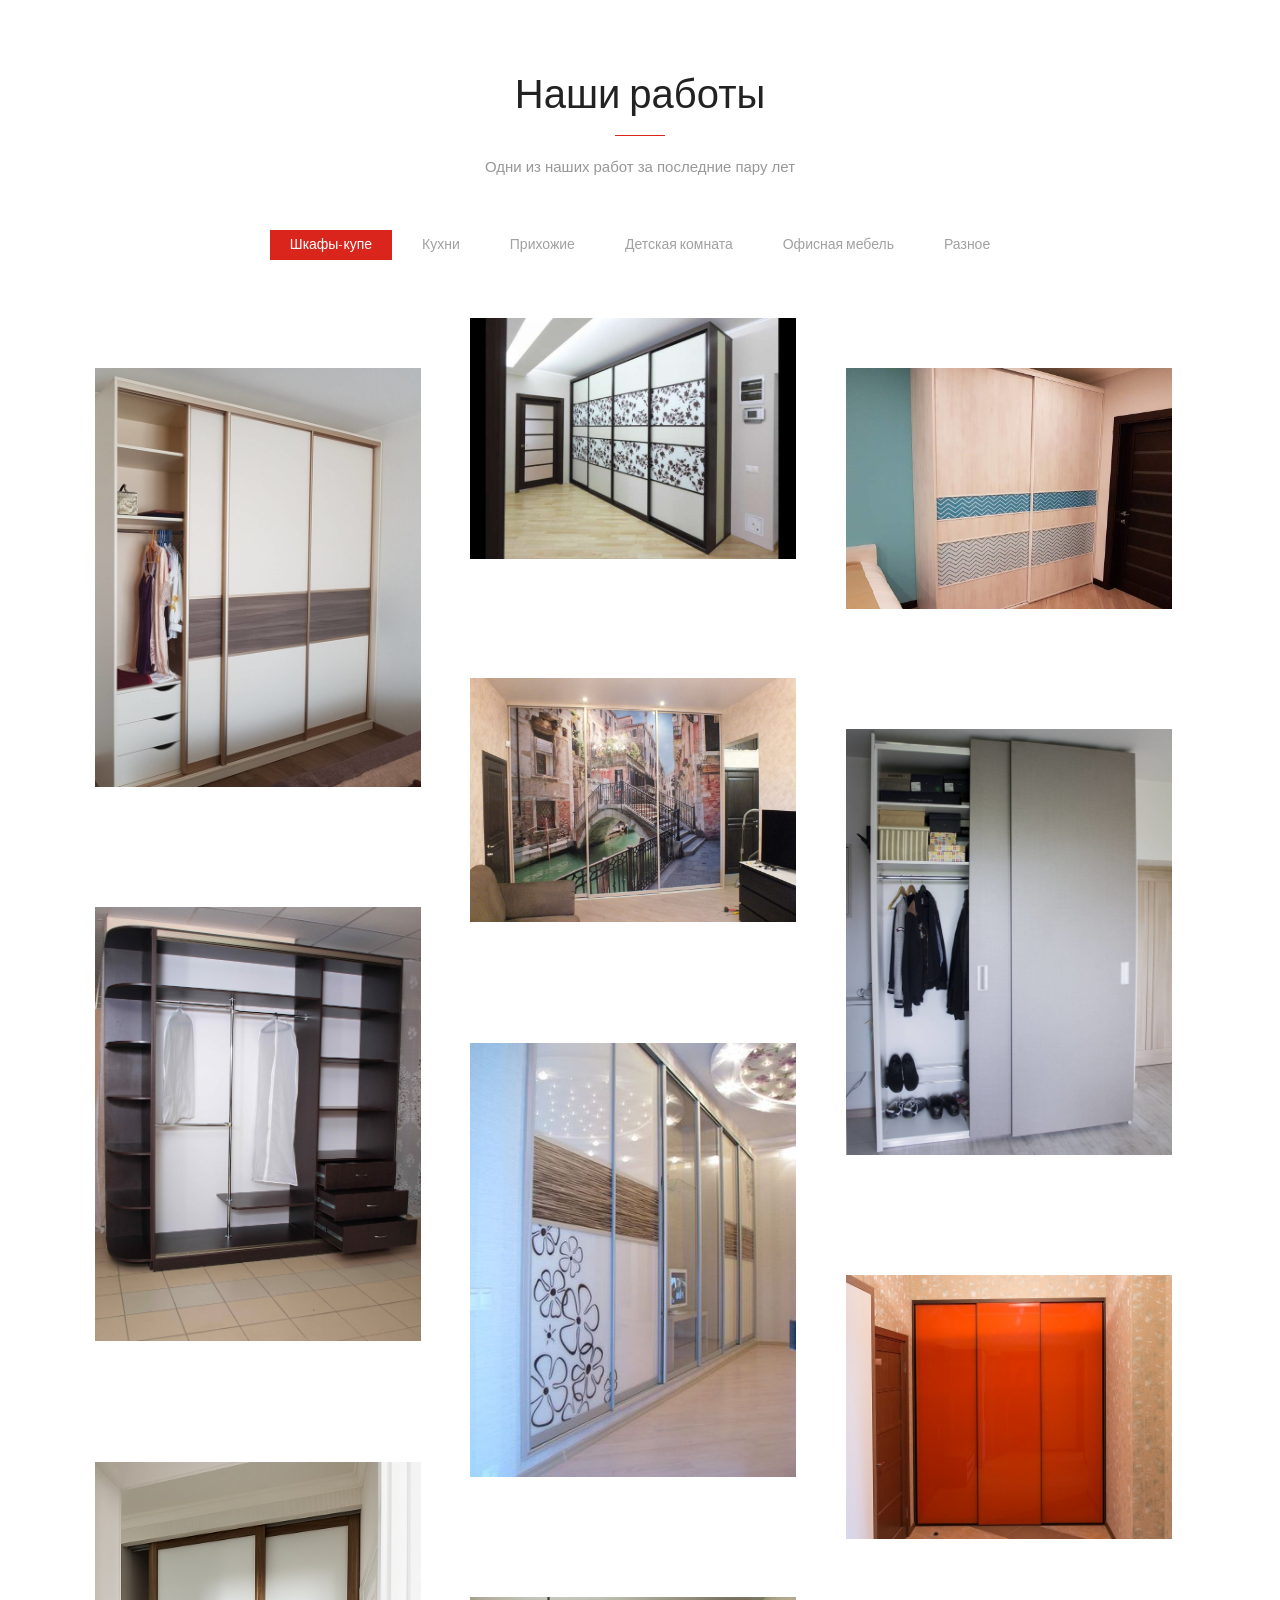
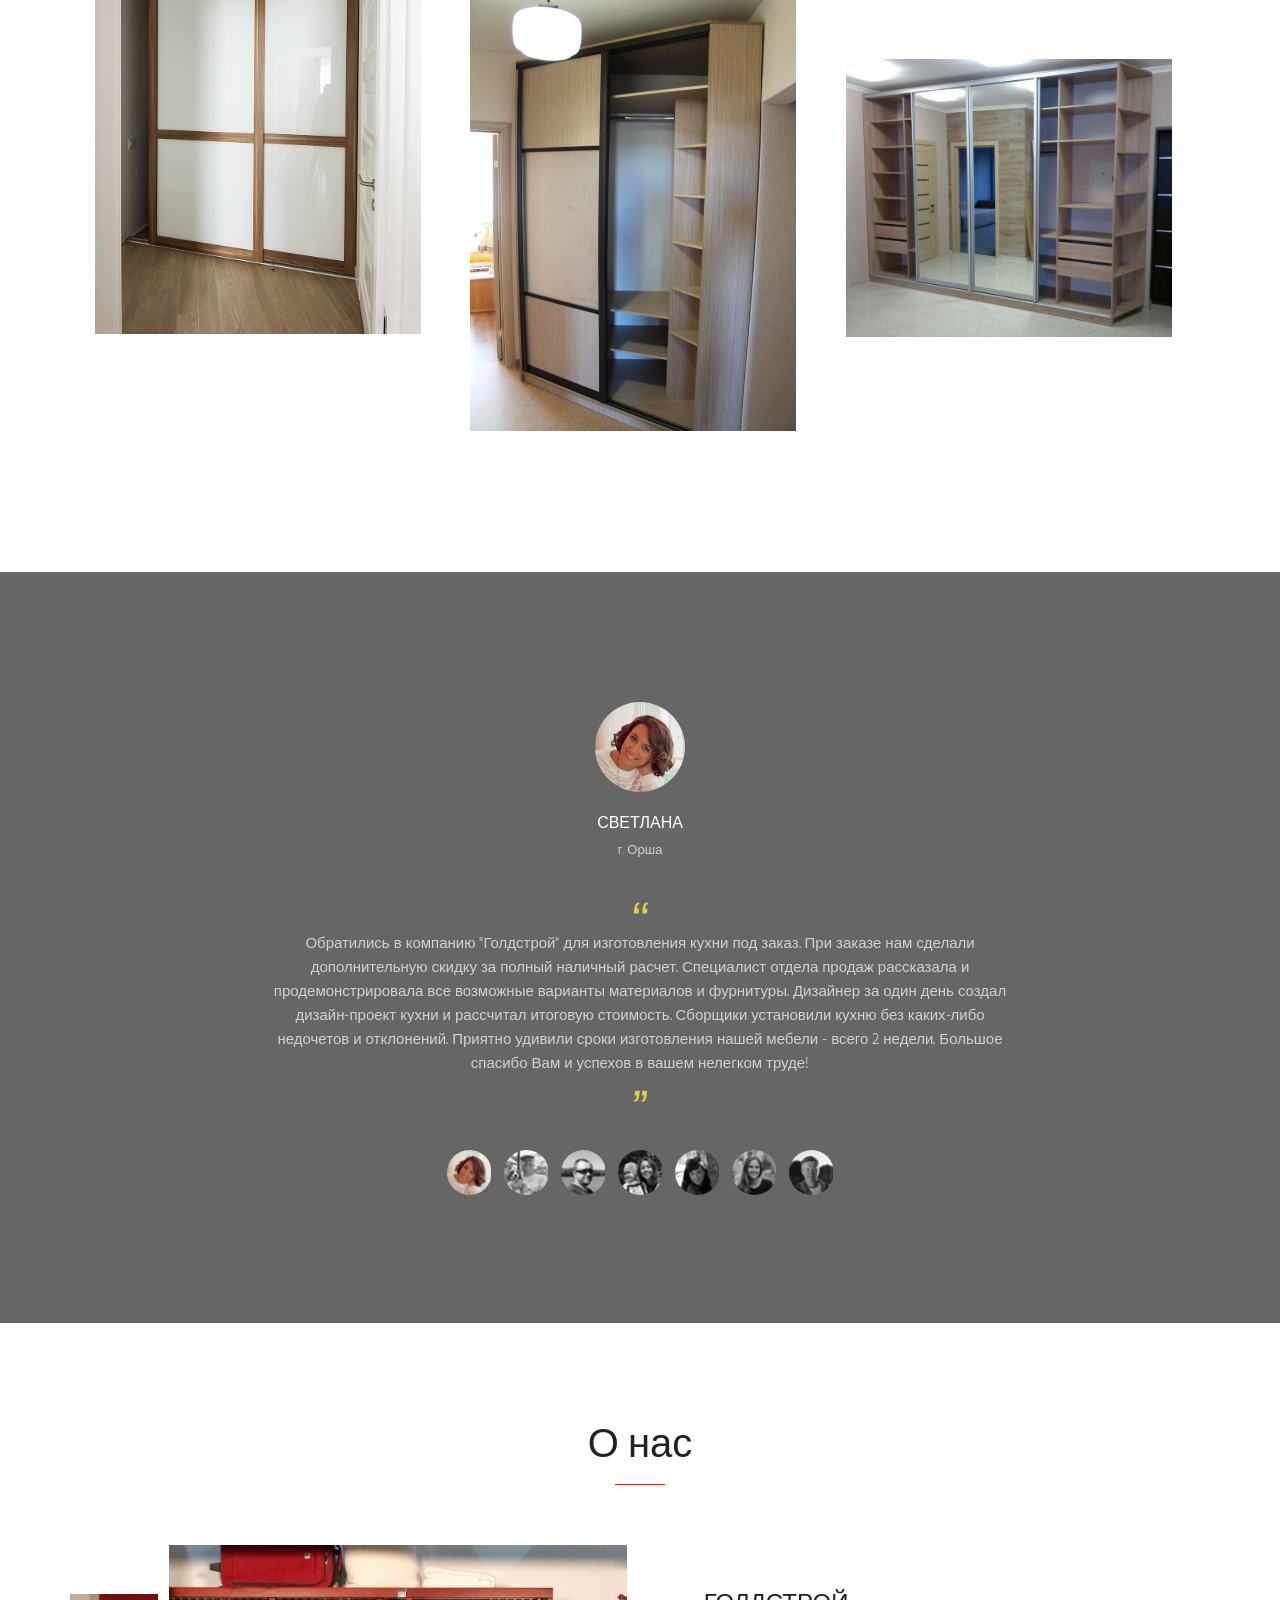
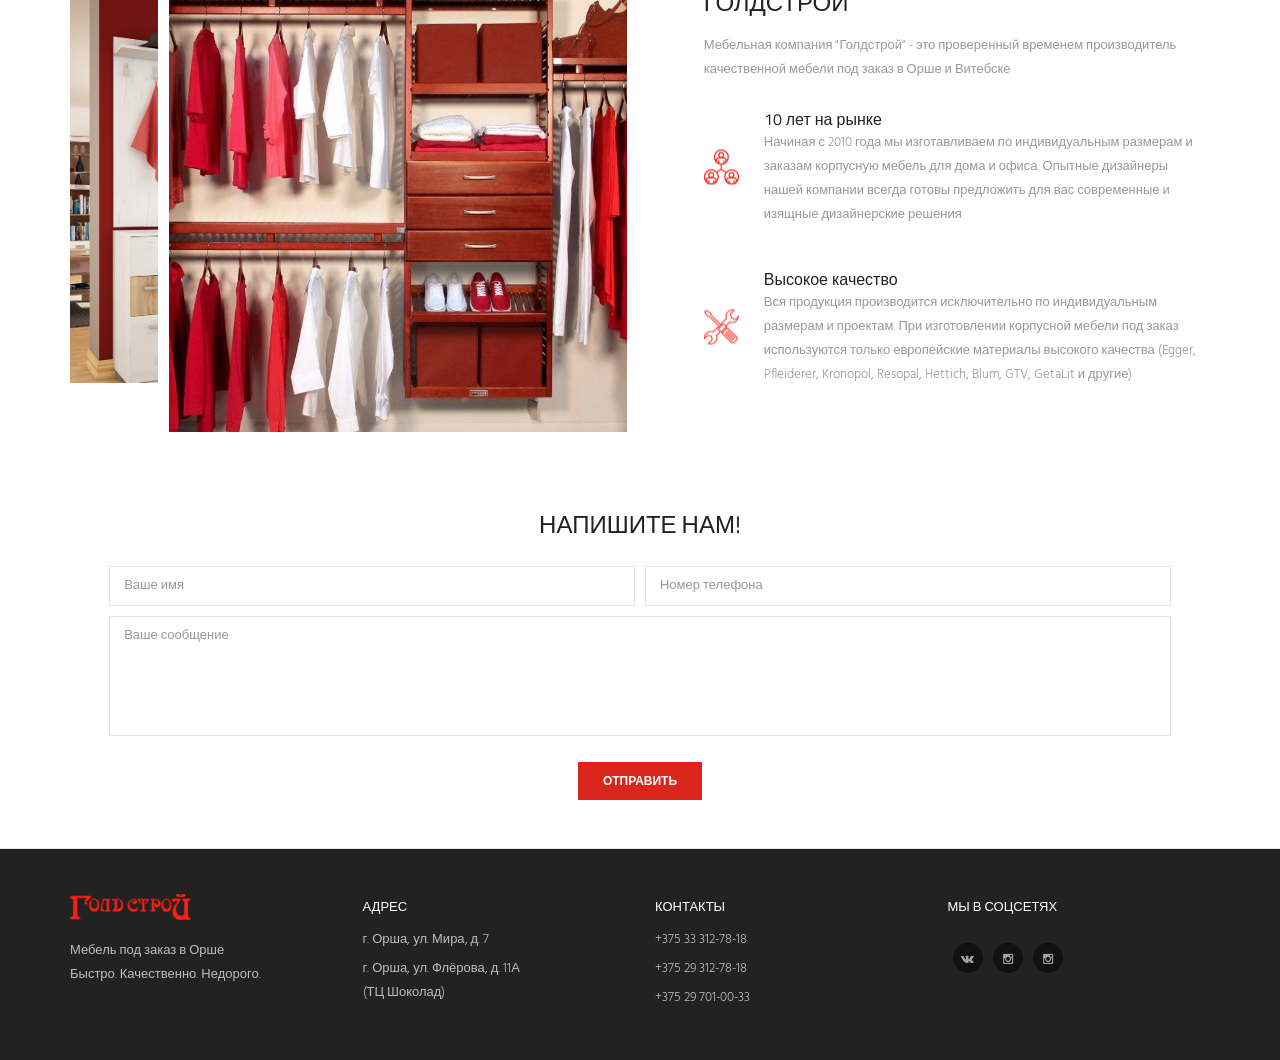
==== commit f748fe1b: "Update index.html" ====
--- a/index.html
+++ b/index.html
@@ -36,12 +36,12 @@
                             <a href="#catalog"><span>Что мы делаем</span></a>
                             <span></span>
                             <ul>
-                                <li><a href="#catalog">Шкафы-купе</a></li>
-                                <li><a href="#catalog">Кухни</a></li>
-                                <li><a href="#catalog">Прихожие</a></li>
-                                <li><a href="#catalog">Детская комната</a></li>
-                                <li><a href="#catalog">Офисная мебель</a></li>
-                                <li><a href="#catalog">Многое другое</a></li>
+                                <li><a href="#portfolio">Шкафы-купе</a></li>
+                                <li><a href="#portfolio">Кухни</a></li>
+                                <li><a href="#portfolio">Прихожие</a></li>
+                                <li><a href="#portfolio">Детская комната</a></li>
+                                <li><a href="#portfolio">Офисная мебель</a></li>
+                                <li><a href="#portfolio">Многое другое</a></li>
                             </ul>
                         </li>
                         <li><a href="#infographic"><span>Как заказать</span></a></li>
@@ -83,12 +83,12 @@
                                 <a href="#catalog">Что мы делаем</a>
                                 <span></span>
                                 <ul>
-                                    <li><a href="#catalog">Шкафы-купе</a></li>
-                                    <li><a href="#catalog">Кухни</a></li>
-                                    <li><a href="#catalog">Прихожие</a></li>
-                                    <li><a href="#catalog">Детская комната</a></li>
-                                    <li><a href="#catalog">Офисная мебель</a></li>
-                                    <li><a href="#catalog">Многое другое</a></li>
+                                    <li><a href="#portfolio">Шкафы-купе</a></li>
+                                    <li><a href="#portfolio">Кухни</a></li>
+                                    <li><a href="#portfolio">Прихожие</a></li>
+                                    <li><a href="#portfolio">Детская комната</a></li>
+                                    <li><a href="#portfolio">Офисная мебель</a></li>
+                                    <li><a href="#portfolio">Многое другое</a></li>
                                 </ul>
                             </li>                            
                             <li><a href="#infographic-mobile">Как заказать</a></li>
@@ -180,31 +180,31 @@
             <div class="row">
                 <div class="col-md-4 col-sm-6">
                     <div class="prod-item">
-                        <a class="prod-item-img">
+                        <a href="#portfolio" class="prod-item-img">
                             <img src="img/icon-3.png" alt="">
                         </a>
                         <div class="article small">
-                            <a class="h4">Шкафы-купе</a>
+                            <a href="#portfolio" class="h4">Шкафы-купе</a>
                         </div>
                     </div>
                 </div>
                 <div class="col-md-4 col-sm-6">
                     <div class="prod-item">
-                        <a class="prod-item-img">
+                        <a href="#portfolio" class="prod-item-img">
                             <img src="img/icon-4.png" alt="">
                         </a>
                         <div class="article small">
-                            <a class="h4">Кухни</a>
+                            <a href="#portfolio" class="h4">Кухни</a>
                         </div>
                     </div>
                 </div>
                 <div class="col-md-4 col-sm-6">
                     <div class="prod-item">
-                        <a class="prod-item-img">
+                        <a href="#portfolio" class="prod-item-img">
                             <img src="img/icon-5.png" alt="">
                         </a>
                         <div class="article small">
-                            <a class="h4">Прихожие</a>
+                            <a href="#portfolio" class="h4">Прихожие</a>
                         </div>
                     </div>
                 </div>
@@ -213,31 +213,31 @@
             <div class="row">
                 <div class="col-md-4 col-sm-6">
                     <div class="prod-item">
-                        <a class="prod-item-img">
+                        <a href="#portfolio" class="prod-item-img">
                             <img src="img/icon-6.png" alt="">
                         </a>
                         <div class="article small">
-                            <a class="h4">Детская комната</a>
+                            <a href="#portfolio" class="h4">Детская комната</a>
                         </div>
                     </div>
                 </div>
                 <div class="col-md-4 col-sm-6">
                     <div class="prod-item">
-                        <a class="prod-item-img">
+                        <a href="#portfolio" class="prod-item-img">
                             <img src="img/icon-7.png" alt="">
                         </a>
                         <div class="article small">
-                            <a class="h4">Офисная мебель</a>
+                            <a href="#portfolio" class="h4">Офисная мебель</a>
                         </div>
                     </div>
                 </div>
                 <div class="col-md-4 col-sm-6">
                     <div class="prod-item">
-                        <a class="prod-item-img">
+                        <a href="#portfolio" class="prod-item-img">
                             <img src="img/icon-8.png" alt="">
                         </a>
                         <div class="article small">
-                            <a class="h4">Многое другое</a>
+                            <a href="#portfolio" class="h4">Многое другое</a>
                         </div>
                     </div>
                 </div>
@@ -326,7 +326,7 @@
                     <a class="img-hover-1"><img class="img" src="img/img-12.png" alt=""></a>
                     <div class="empty-space h20-xs h20-md"></div>
                     <article class="small-sm">
-                        <h6 class="h6 hover-1">Скидка до 5% при 100% оплате</h6>
+                        <h6 class="h6 hover-1">Скидка до 15% при 100% оплате</h6>
                         <div class="empty-space h10-xs"></div>
                         <h6 class="h6 hover-1">Скидки до 10% при оплате 50/50</h6>
                         <div class="empty-space h30-xs h0-md"></div>
